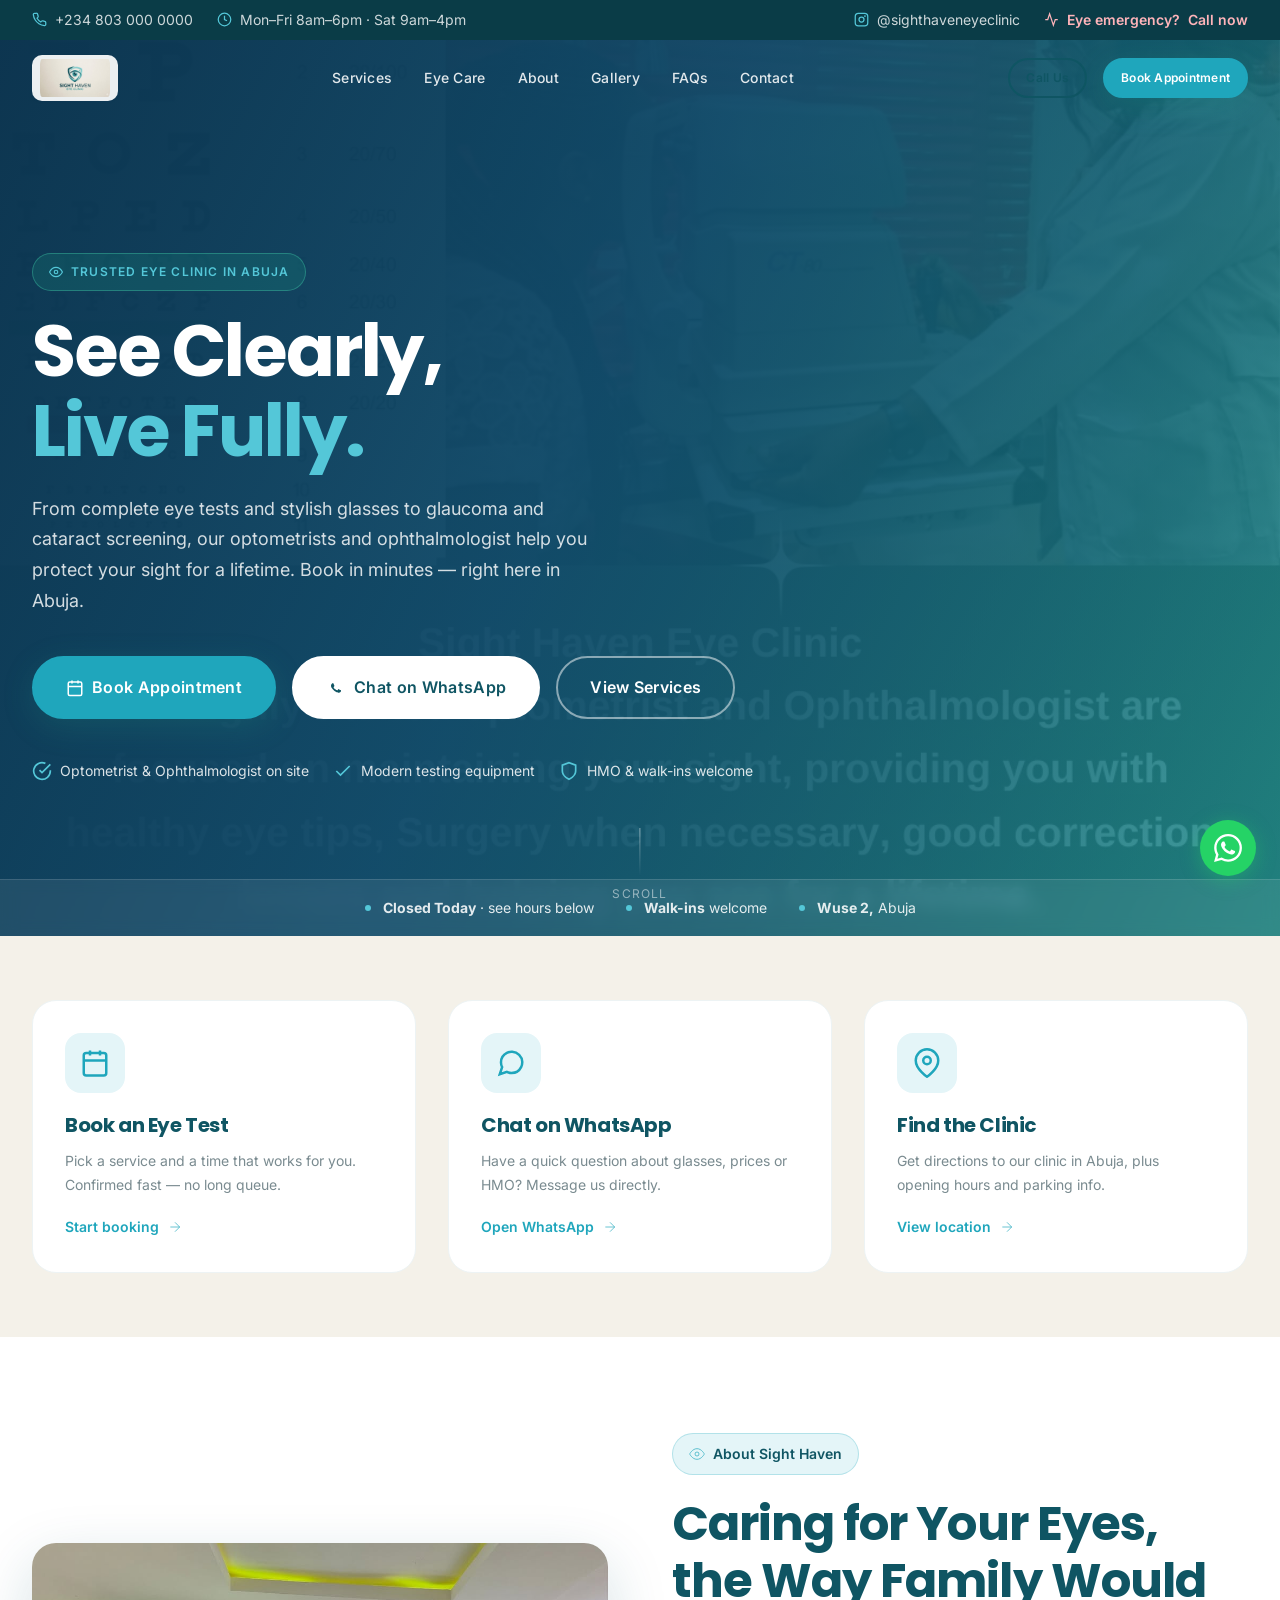
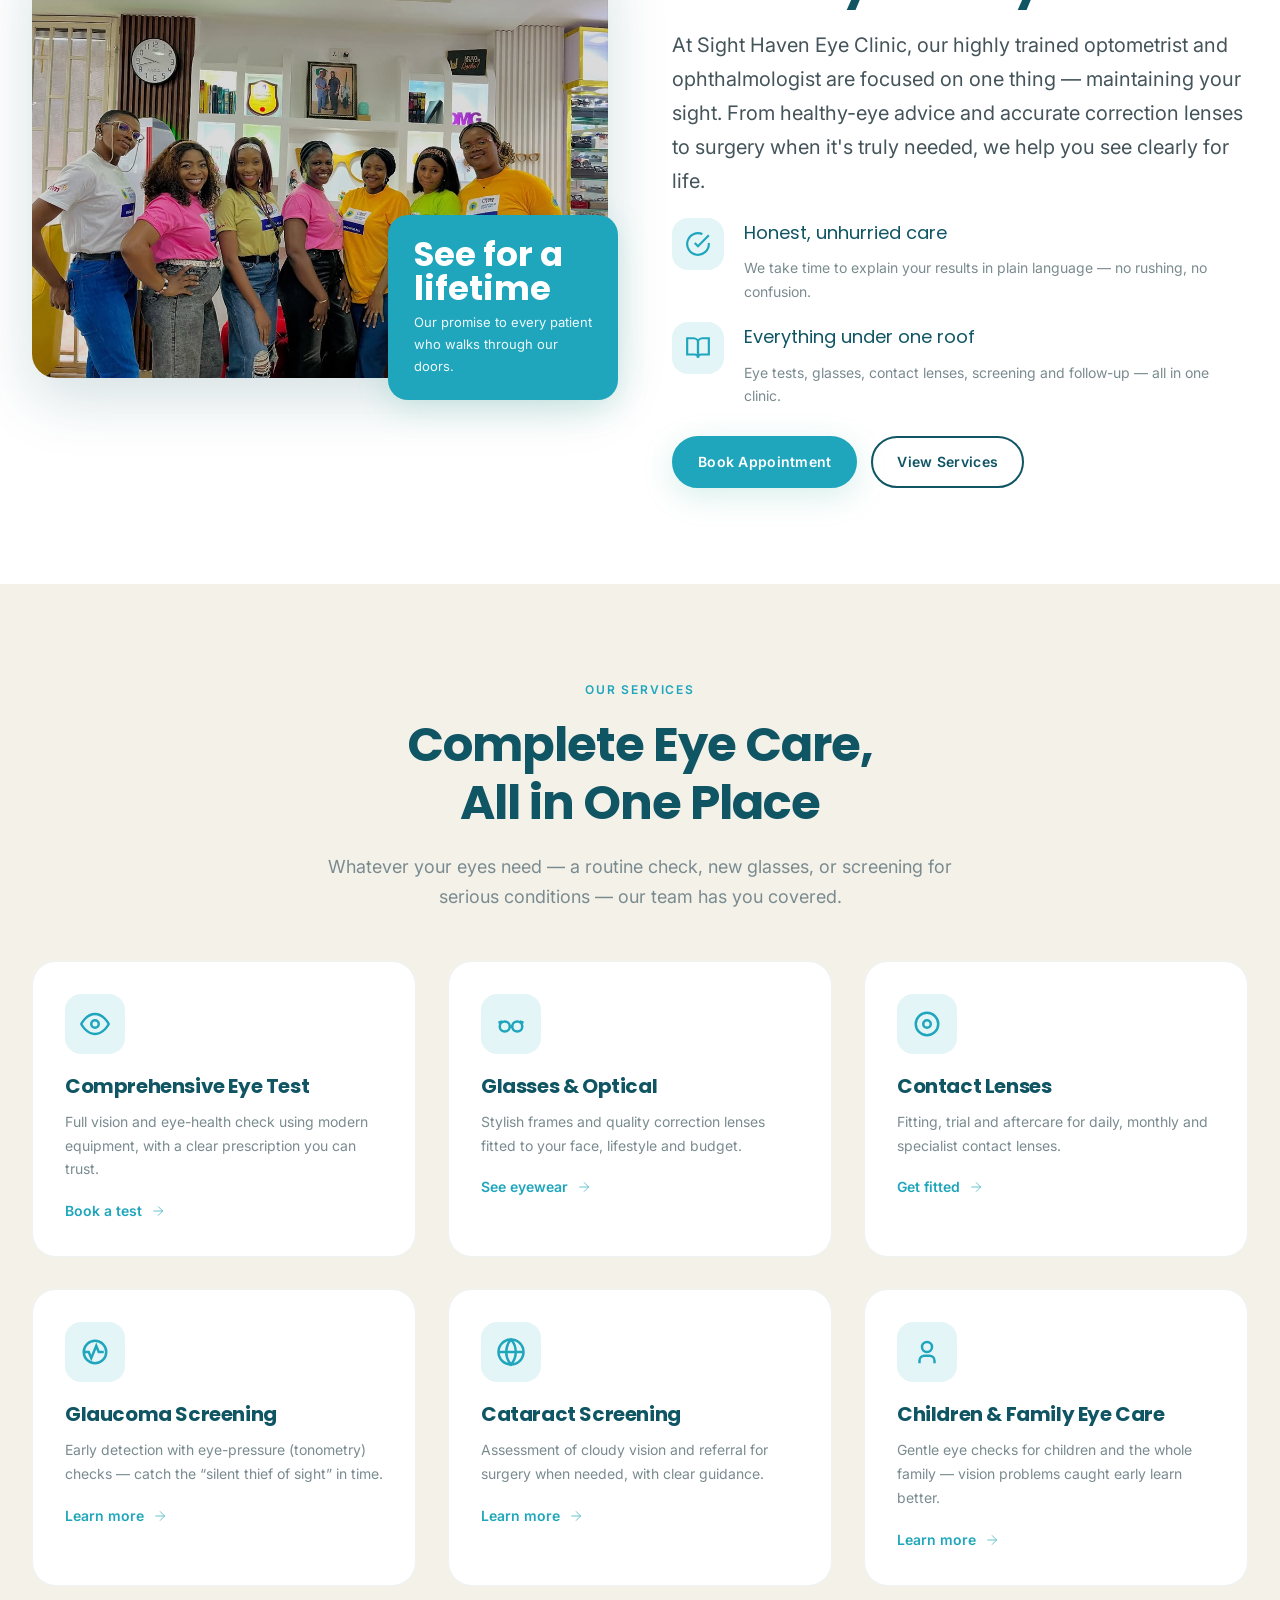
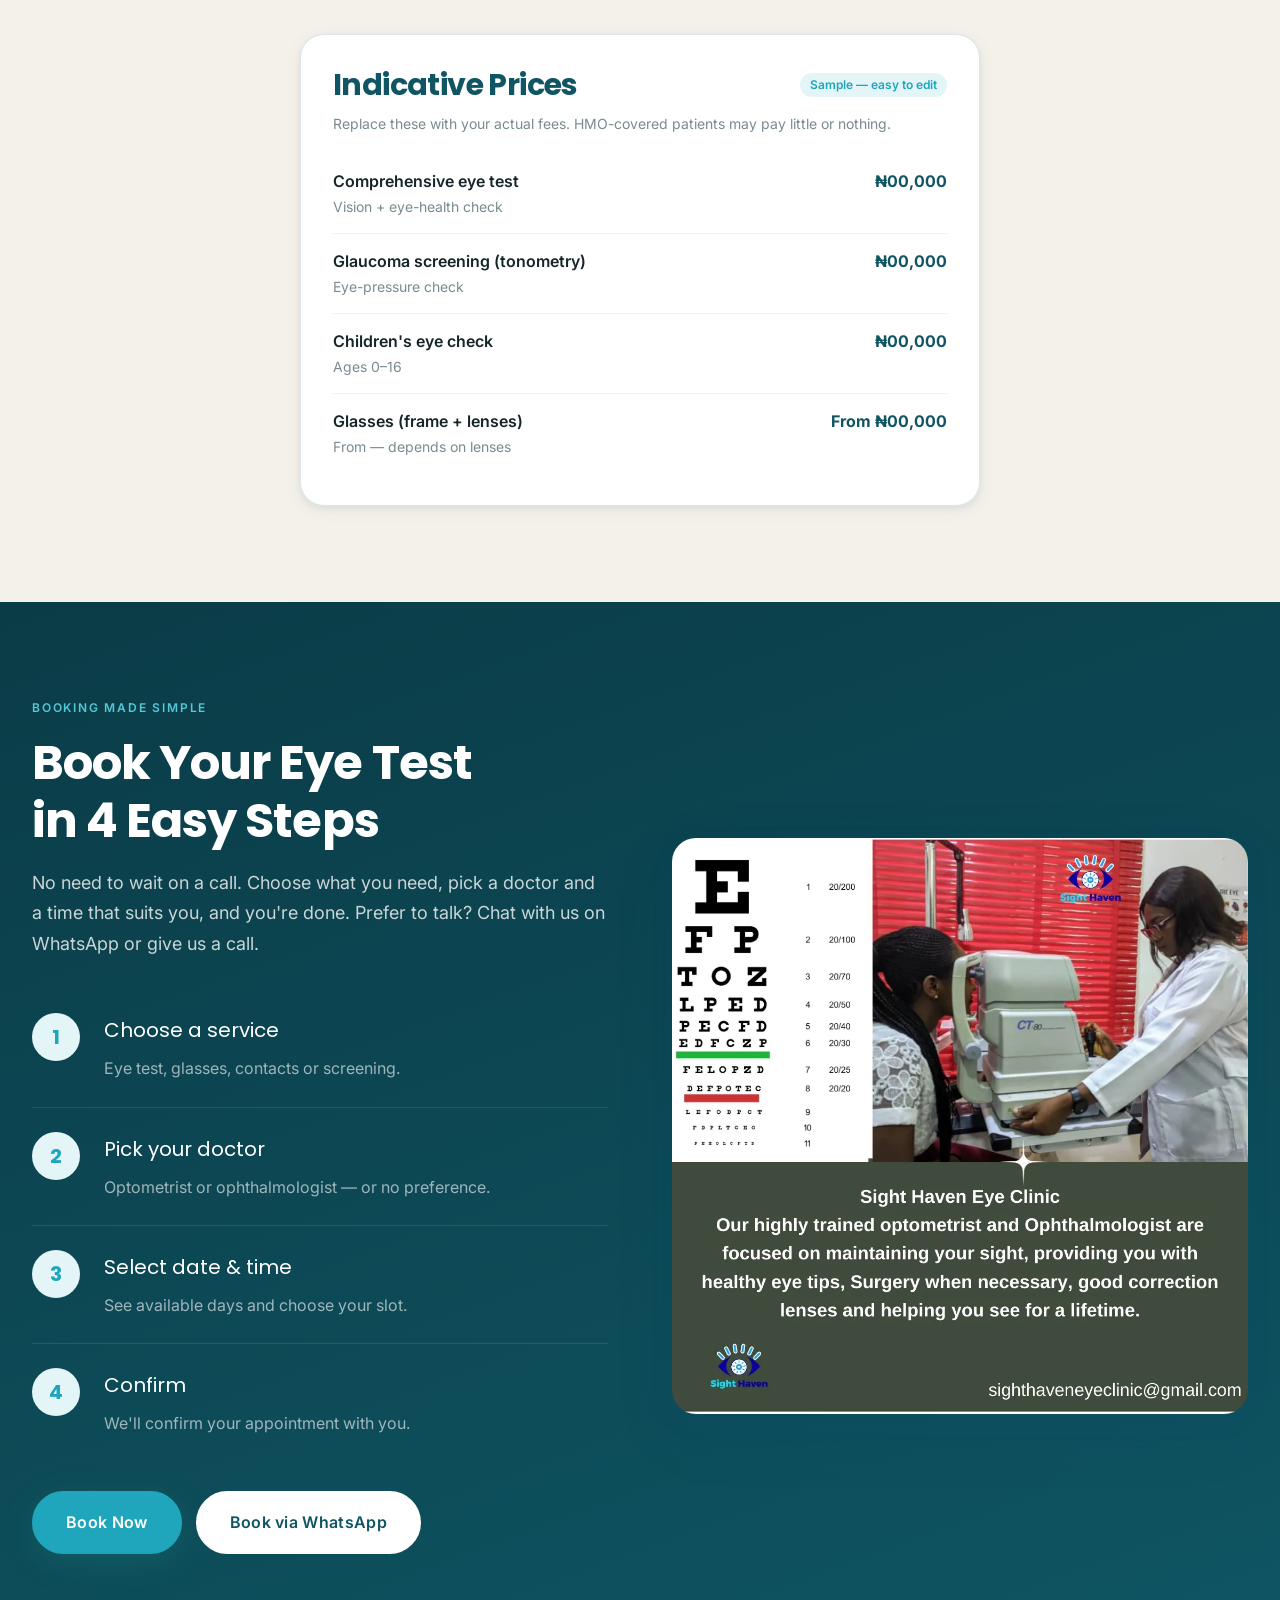
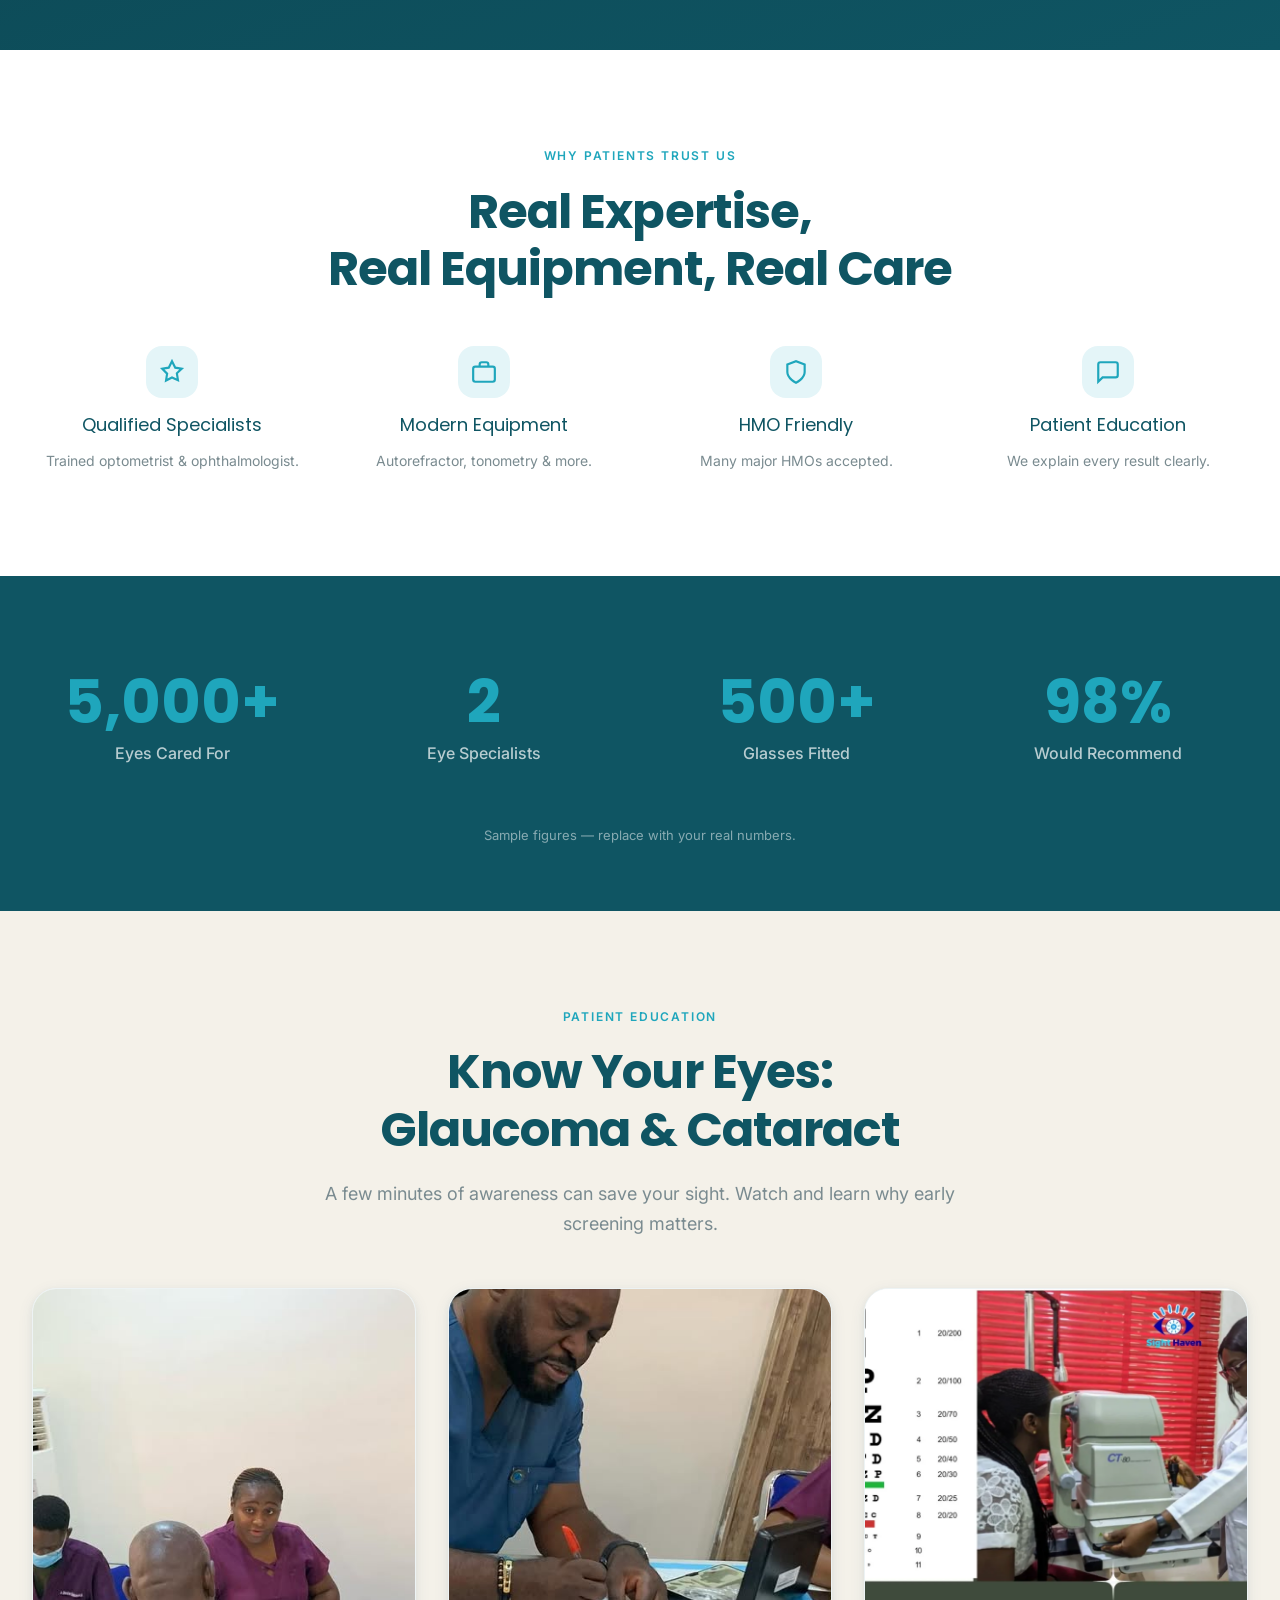
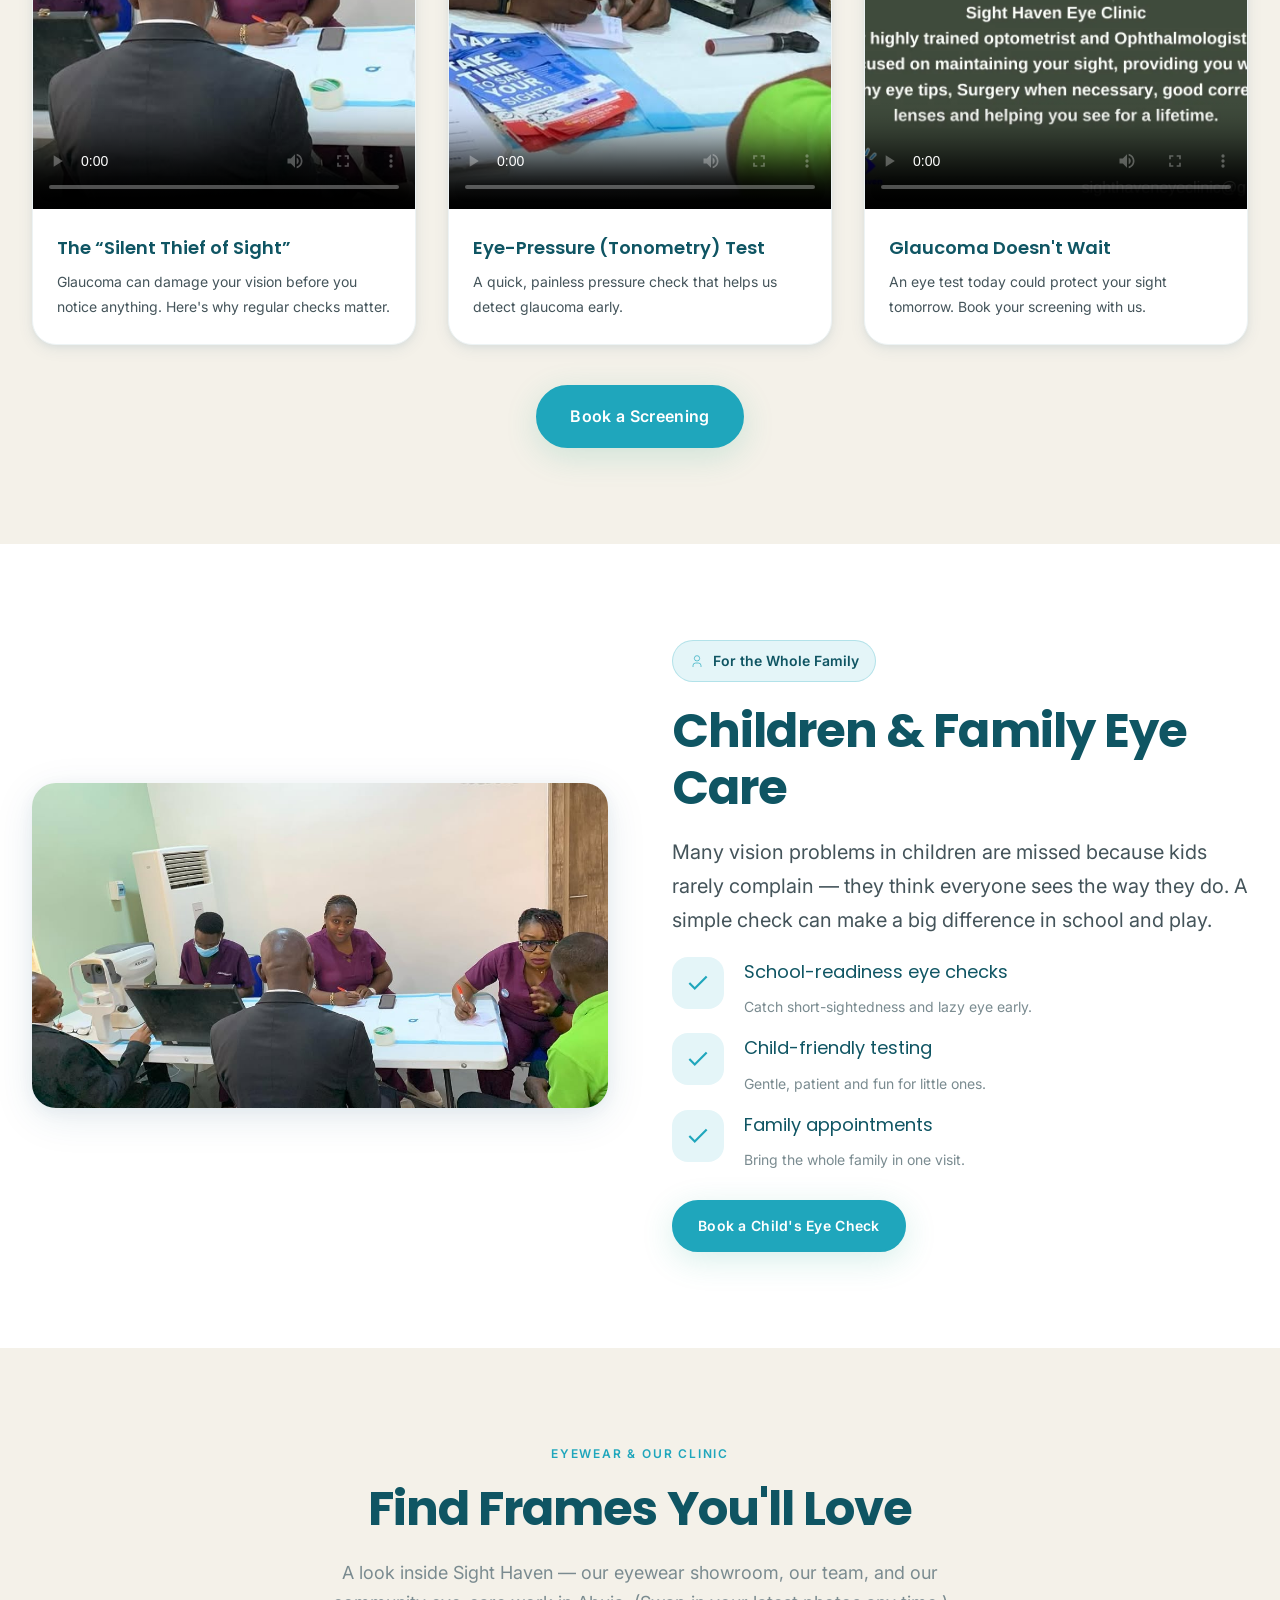
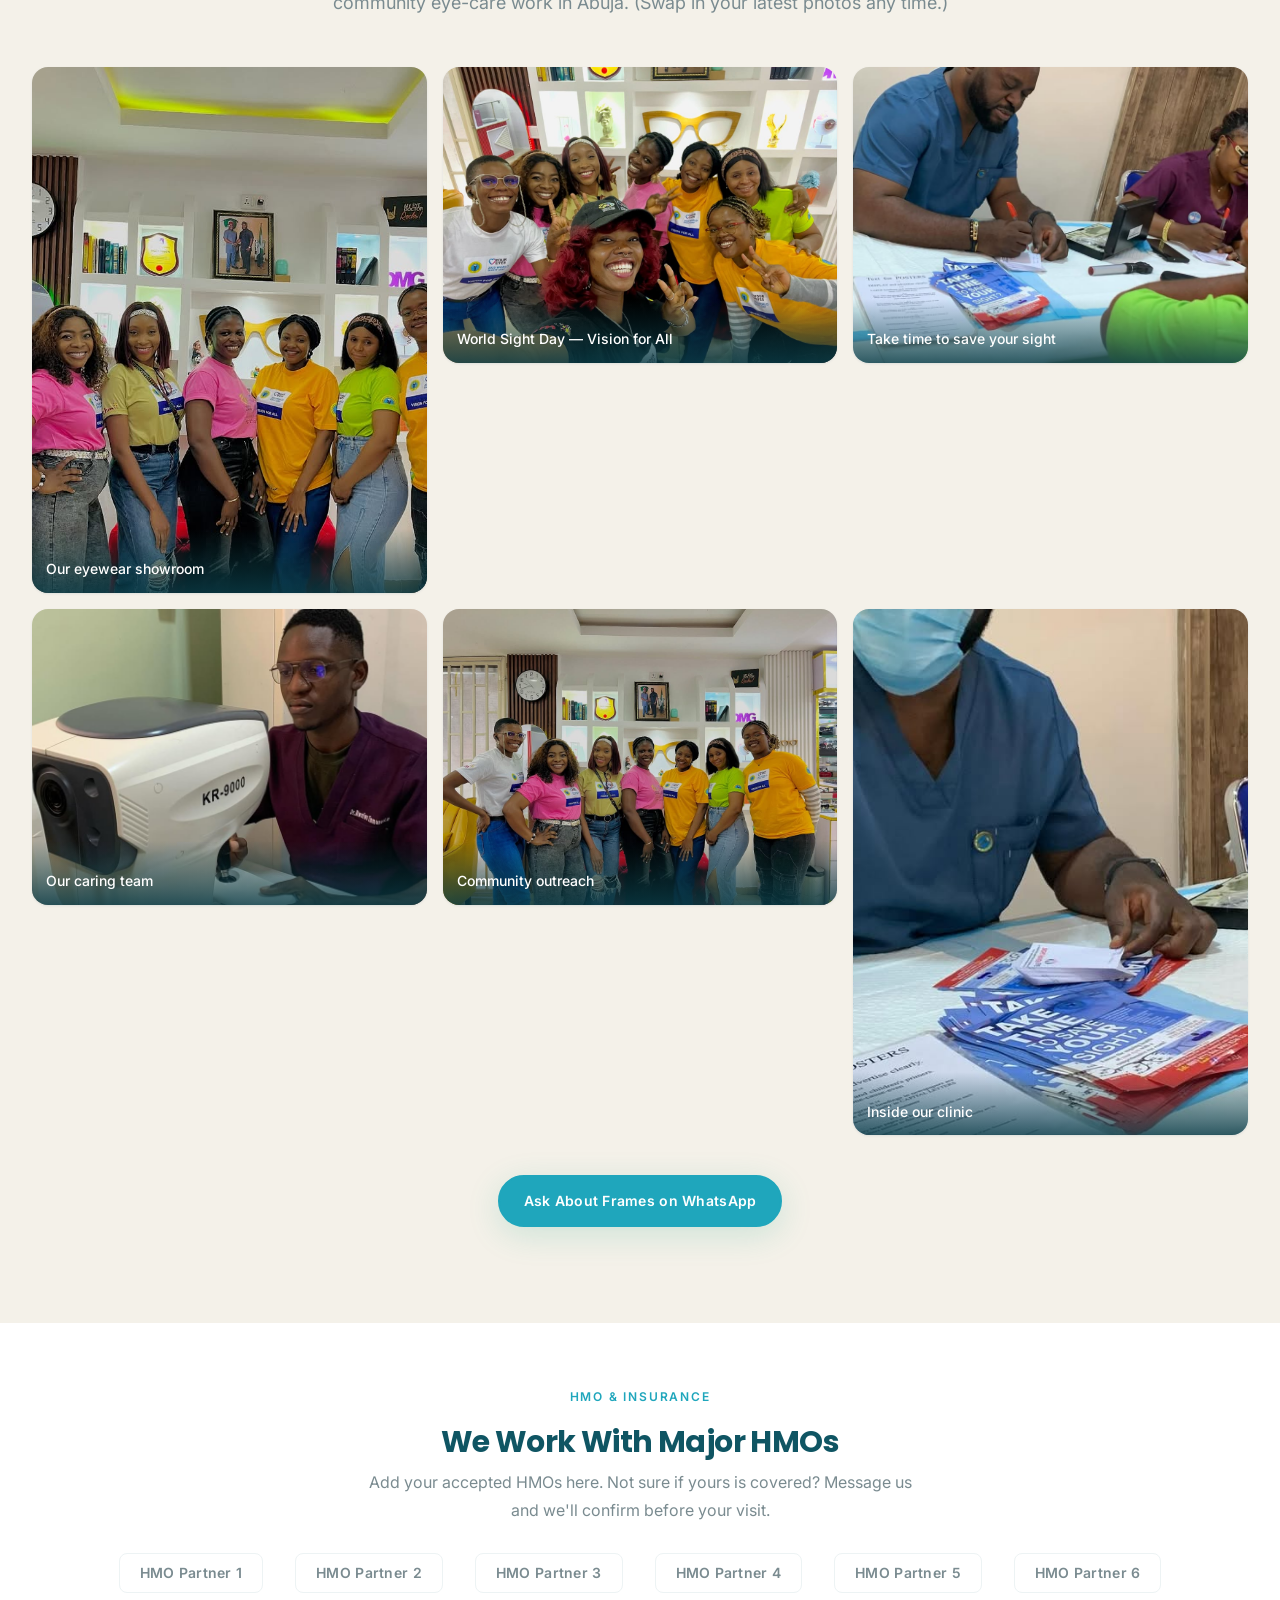
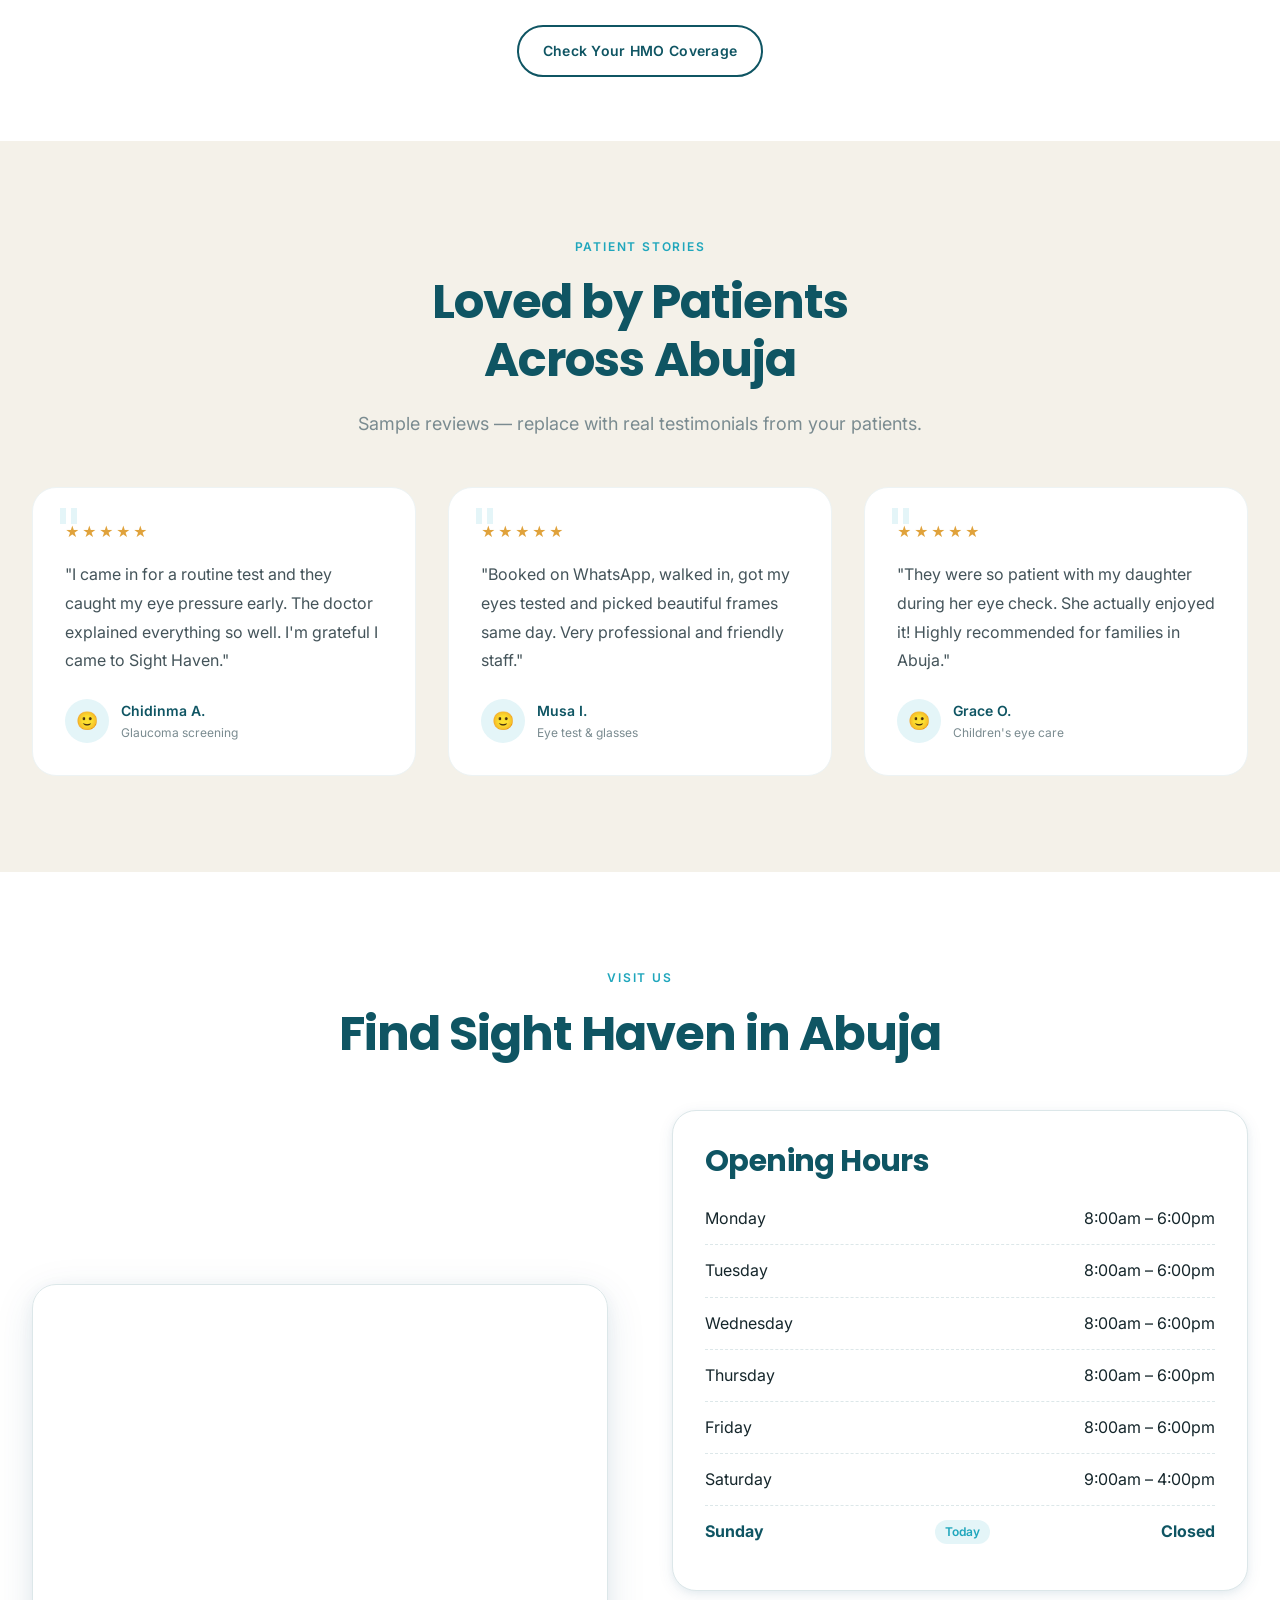
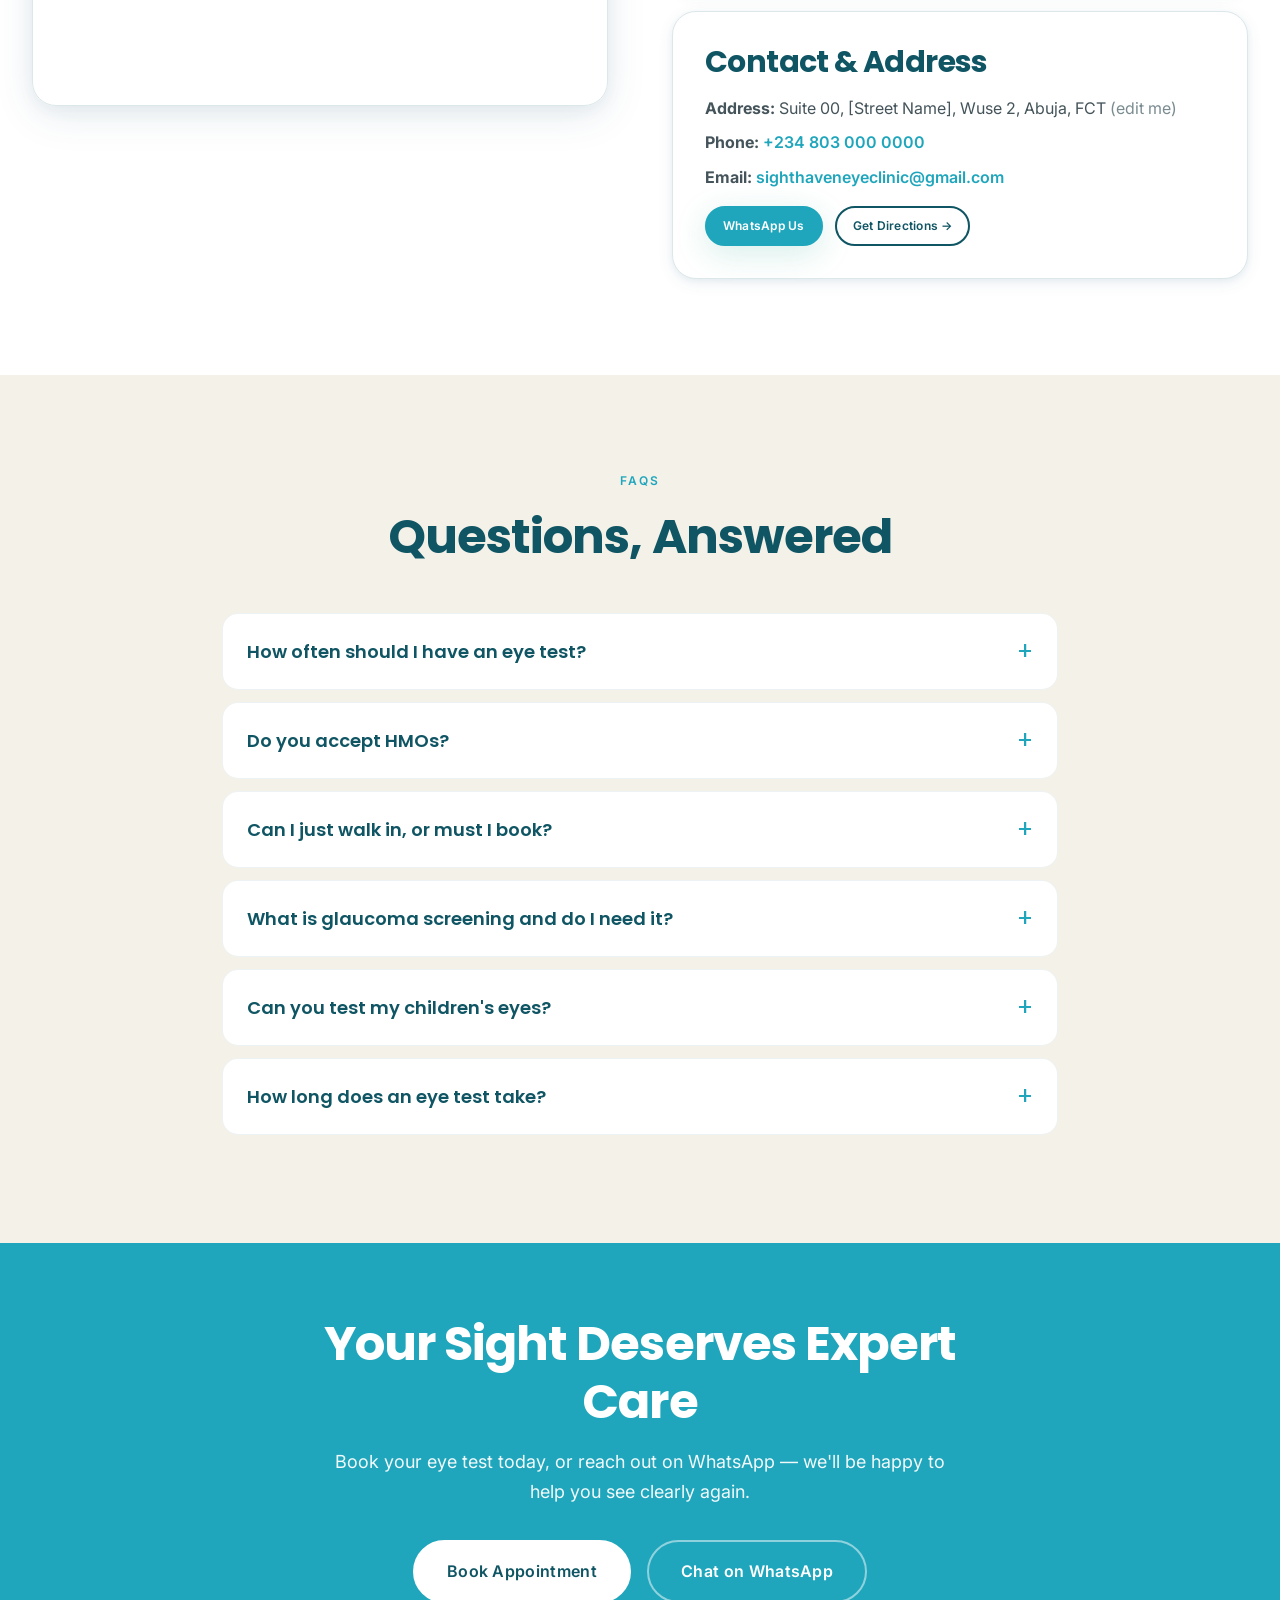
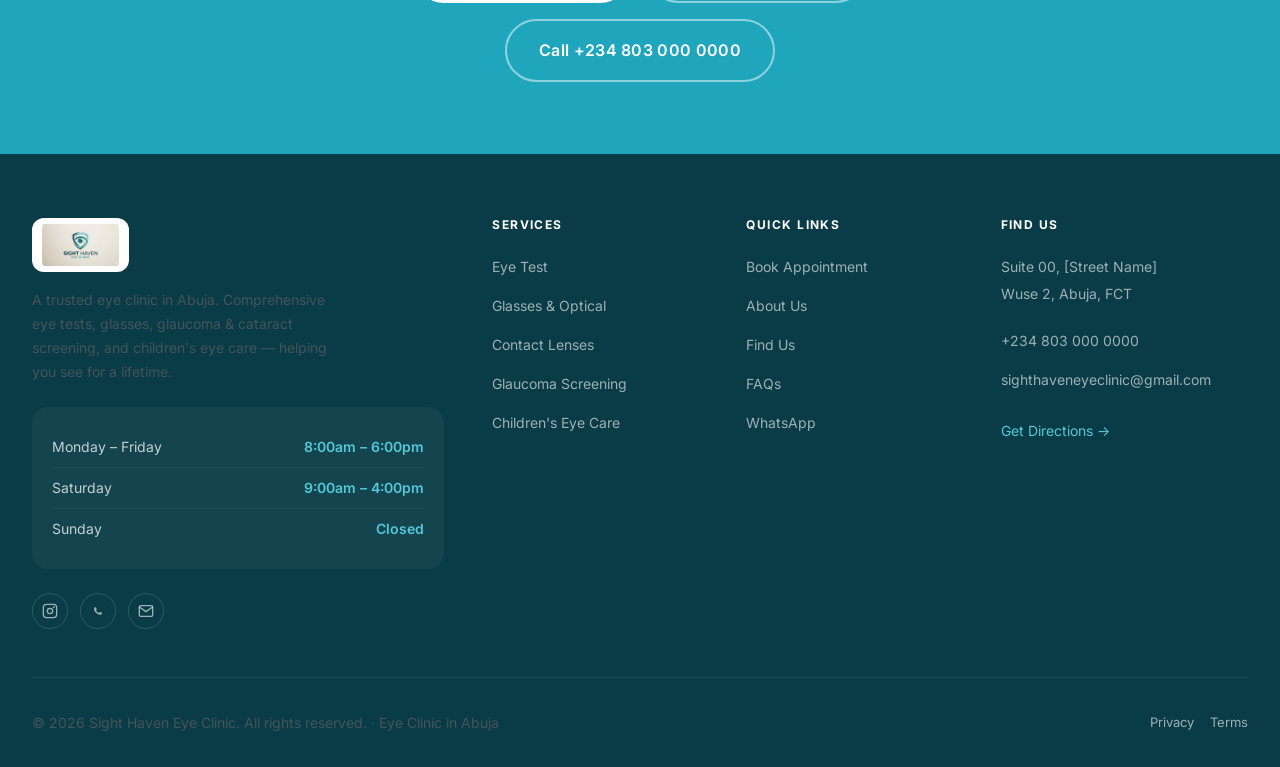
==== index.html @ 29f9929a "Sight Haven Eye Clinic — mobile-first demo website Eye clinic in Abuja: hero, services, eye-test boo" ====
<!DOCTYPE html>
<html lang="en">
<head>
  <meta charset="UTF-8" />
  <meta name="viewport" content="width=device-width, initial-scale=1.0" />

  <!-- ===================== SEO (edit freely) ===================== -->
  <title>Sight Haven Eye Clinic — Eye Clinic in Abuja | Eye Test, Glasses & Glaucoma Screening</title>
  <meta name="description" content="Sight Haven Eye Clinic is a trusted eye clinic in Abuja offering comprehensive eye tests, glasses and contact lenses, glaucoma and cataract screening, and children's eye care. Book your appointment or chat with us on WhatsApp." />
  <meta name="keywords" content="eye clinic in Abuja, eye test Abuja, optician Abuja, glaucoma screening Abuja, cataract screening, glasses Abuja, optometrist Abuja, ophthalmologist Abuja, Sight Haven Eye Clinic" />
  <meta name="robots" content="index, follow" />
  <link rel="canonical" href="https://princenwafor.github.io/sight-haven-eye-clinic/" />

  <!-- Open Graph / social preview -->
  <meta property="og:type" content="website" />
  <meta property="og:title" content="Sight Haven Eye Clinic — Eye Clinic in Abuja" />
  <meta property="og:description" content="Comprehensive eye tests, glasses, glaucoma & cataract screening and children's eye care in Abuja. Book online or on WhatsApp." />
  <meta property="og:image" content="assets/img/eye-test.webp" />
  <meta property="og:locale" content="en_NG" />
  <meta name="twitter:card" content="summary_large_image" />

  <!-- Favicon (uses the logo) -->
  <link rel="icon" type="image/jpeg" href="assets/logo/sight-haven-logo.jpg" />
  <meta name="theme-color" content="#0F5563" />

  <!-- Local business structured data (edit address/phone before going live) -->
  <script type="application/ld+json">
  {
    "@context": "https://schema.org",
    "@type": "MedicalClinic",
    "name": "Sight Haven Eye Clinic",
    "description": "Eye clinic in Abuja offering eye tests, glasses, contact lenses, glaucoma and cataract screening, and children's eye care.",
    "image": "assets/img/eye-test.webp",
    "url": "https://princenwafor.github.io/sight-haven-eye-clinic/",
    "telephone": "+234-803-000-0000",
    "email": "sighthaveneyeclinic@gmail.com",
    "address": {
      "@type": "PostalAddress",
      "streetAddress": "Suite 00, [Street Name], Wuse 2",
      "addressLocality": "Abuja",
      "addressRegion": "FCT",
      "addressCountry": "NG"
    },
    "openingHours": ["Mo-Fr 08:00-18:00", "Sa 09:00-16:00"],
    "medicalSpecialty": "Ophthalmic"
  }
  </script>

  <link rel="preconnect" href="https://fonts.googleapis.com" />
  <link rel="preconnect" href="https://fonts.gstatic.com" crossorigin />
  <link href="https://fonts.googleapis.com/css2?family=Poppins:wght@500;600;700;800&family=Inter:wght@400;500;600&display=swap" rel="stylesheet" />
  <link rel="stylesheet" href="css/style.css" />
</head>
<body>

  <!-- ============================ DEMO RIBBON ============================ -->
  <!-- This is a preview/demo built for Sight Haven Eye Clinic to review and customise. Remove this bar when going live. -->
  <div style="background:#0A3C47;color:#fff;text-align:center;font-size:13px;padding:7px 16px;font-family:Inter,sans-serif;">
    👁️ <strong>Preview demo</strong> for Sight Haven Eye Clinic — your team can review, own &amp; customise this site. Photos, prices, HMO list &amp; contact details are easy to edit.
  </div>

  <!-- ============================ TOP UTILITY BAR ============================ -->
  <div class="topbar">
    <div class="topbar__inner">
      <div class="topbar__group">
        <!-- EDIT: phone -->
        <span class="topbar__item">
          <svg viewBox="0 0 24 24" fill="none" stroke-width="2"><path d="M22 16.92v3a2 2 0 01-2.18 2 19.79 19.79 0 01-8.63-3.07 19.5 19.5 0 01-6-6 19.79 19.79 0 01-3.07-8.67A2 2 0 014.11 2h3a2 2 0 012 1.72c.13.96.36 1.9.7 2.81a2 2 0 01-.45 2.11L8.09 9.91a16 16 0 006 6l1.27-1.27a2 2 0 012.11-.45c.91.34 1.85.57 2.81.7A2 2 0 0122 16.92z"/></svg>
          <a href="tel:+2348030000000">+234 803 000 0000</a>
        </span>
        <span class="topbar__item">
          <svg viewBox="0 0 24 24" fill="none" stroke-width="2"><circle cx="12" cy="12" r="10"/><path d="M12 6v6l4 2"/></svg>
          Mon–Fri 8am–6pm · Sat 9am–4pm
        </span>
      </div>
      <div class="topbar__group">
        <!-- EDIT: instagram handle -->
        <span class="topbar__item">
          <svg viewBox="0 0 24 24" fill="none" stroke-width="2"><rect x="2" y="2" width="20" height="20" rx="5"/><circle cx="12" cy="12" r="4"/><circle cx="17.5" cy="6.5" r=".5" fill="currentColor"/></svg>
          <a href="https://instagram.com/sighthaveneyeclinic" target="_blank" rel="noopener">@sighthaveneyeclinic</a>
        </span>
        <span class="topbar__item topbar__item--emergency">
          <svg viewBox="0 0 24 24" fill="none" stroke-width="2"><path d="M22 12h-4l-3 9L9 3l-3 9H2"/></svg>
          Eye emergency? <a href="tel:+2348030000000">Call now</a>
        </span>
      </div>
    </div>
  </div>

  <!-- ============================ NAVIGATION ============================ -->
  <nav class="nav nav--transparent" id="main-nav" data-transparent="true">
    <div class="nav__inner">
      <a href="index.html" class="nav__logo" aria-label="Sight Haven Eye Clinic home">
        <img class="nav__logo-img" src="assets/logo/sight-haven-logo.jpg" alt="Sight Haven Eye Clinic logo" />
      </a>
      <ul class="nav__links">
        <li><a href="#services" class="nav__link">Services</a></li>
        <li><a href="#eye-care" class="nav__link">Eye Care</a></li>
        <li><a href="#about" class="nav__link">About</a></li>
        <li><a href="#gallery" class="nav__link">Gallery</a></li>
        <li><a href="#faq" class="nav__link">FAQs</a></li>
        <li><a href="#contact" class="nav__link">Contact</a></li>
      </ul>
      <div class="nav__actions">
        <a href="tel:+2348030000000" class="btn btn--secondary btn--sm">Call Us</a>
        <a href="book-appointment.html" class="btn btn--primary btn--sm">Book Appointment</a>
        <button class="nav__menu-btn" id="menu-btn" aria-label="Open menu"><span></span><span></span><span></span></button>
      </div>
    </div>
  </nav>

  <!-- ============================ MOBILE NAV ============================ -->
  <div class="mobile-nav" id="mobile-nav">
    <button class="mobile-nav__close" id="mobile-nav-close" aria-label="Close menu">✕</button>
    <ul class="mobile-nav__links">
      <li><a href="#services" class="mobile-nav__link">Services</a></li>
      <li><a href="#eye-care" class="mobile-nav__link">Eye Care</a></li>
      <li><a href="#about" class="mobile-nav__link">About</a></li>
      <li><a href="#gallery" class="mobile-nav__link">Gallery</a></li>
      <li><a href="#location" class="mobile-nav__link">Find Us</a></li>
      <li><a href="#faq" class="mobile-nav__link">FAQs</a></li>
      <li><a href="#contact" class="mobile-nav__link">Contact</a></li>
      <li><a href="book-appointment.html" class="mobile-nav__link mobile-nav__link--cta">Book Appointment</a></li>
    </ul>
  </div>

  <main>

    <!-- ============================ HERO ============================ -->
    <section class="hero">
      <div class="hero__bg" style="overflow:hidden;background:#0A3C47;">
        <!-- Clinic promo video as ambient background; falls back to image -->
        <video autoplay muted loop playsinline poster="assets/img/eye-test.webp"
               style="position:absolute;inset:0;width:100%;height:100%;object-fit:cover;opacity:0.5;">
          <source src="assets/video/eyecare-promo.mp4" type="video/mp4" />
        </video>
        <div style="position:absolute;inset:0;background:linear-gradient(120deg,rgba(10,60,71,0.92) 0%,rgba(15,85,99,0.78) 55%,rgba(31,166,188,0.45) 100%);"></div>
      </div>

      <div class="hero__content">
        <span class="hero__label animate-fade-up">
          <svg width="14" height="14" viewBox="0 0 24 24" fill="none" stroke="currentColor" stroke-width="2"><path d="M1 12s4-8 11-8 11 8 11 8-4 8-11 8-11-8-11-8z"/><circle cx="12" cy="12" r="3"/></svg>
          Trusted Eye Clinic in Abuja
        </span>
        <h1 class="hero__title animate-fade-up animate-fade-up--delay-1">
          See Clearly,
          <span>Live Fully.</span>
        </h1>
        <p class="hero__subtitle animate-fade-up animate-fade-up--delay-2">
          From complete eye tests and stylish glasses to glaucoma and cataract screening,
          our optometrists and ophthalmologist help you protect your sight for a lifetime.
          Book in minutes — right here in Abuja.
        </p>
        <div class="hero__actions animate-fade-up animate-fade-up--delay-3">
          <a href="book-appointment.html" class="btn btn--primary btn--lg">
            <svg viewBox="0 0 24 24" fill="none" stroke="currentColor" stroke-width="2"><rect x="3" y="4" width="18" height="18" rx="2"/><line x1="16" y1="2" x2="16" y2="6"/><line x1="8" y1="2" x2="8" y2="6"/><line x1="3" y1="10" x2="21" y2="10"/></svg>
            Book Appointment
          </a>
          <a href="https://wa.me/2348030000000?text=Hi%20Sight%20Haven%20Eye%20Clinic%2C%20I'd%20like%20to%20book%20an%20eye%20test." target="_blank" rel="noopener" class="btn btn--white btn--lg">
            <svg viewBox="0 0 24 24" fill="currentColor" style="width:20px;height:20px;"><path d="M17.472 14.382c-.297-.149-1.758-.867-2.03-.967-.273-.099-.471-.148-.67.15-.197.297-.767.966-.94 1.164-.173.199-.347.223-.644.075-.297-.15-1.255-.463-2.39-1.475-.883-.788-1.48-1.761-1.653-2.059-.173-.297-.018-.458.13-.606.134-.133.298-.347.446-.52.149-.174.198-.298.298-.497.099-.198.05-.371-.025-.52-.075-.149-.669-1.612-.916-2.207-.242-.579-.487-.5-.669-.51l-.57-.01c-.198 0-.52.074-.792.372-.272.297-1.04 1.016-1.04 2.479 0 1.462 1.065 2.875 1.213 3.074.149.198 2.096 3.2 5.077 4.487 2.981 1.287 2.981.858 3.518.804.537-.054 1.758-.719 2.006-1.413.248-.694.248-1.289.173-1.413-.074-.124-.272-.198-.57-.347z"/></svg>
            Chat on WhatsApp
          </a>
          <a href="#services" class="btn btn--ghost btn--lg">View Services</a>
        </div>

        <div class="hero__trust animate-fade-up animate-fade-up--delay-4">
          <span class="hero__trust-item">
            <svg viewBox="0 0 24 24" fill="none" stroke-width="2"><path d="M22 11.08V12a10 10 0 11-5.93-9.14"/><polyline points="22 4 12 14.01 9 11.01"/></svg>
            Optometrist &amp; Ophthalmologist on site
          </span>
          <span class="hero__trust-item">
            <svg viewBox="0 0 24 24" fill="none" stroke-width="2"><path d="M20 6L9 17l-5-5"/></svg>
            Modern testing equipment
          </span>
          <span class="hero__trust-item">
            <svg viewBox="0 0 24 24" fill="none" stroke-width="2"><path d="M12 22s8-4 8-10V5l-8-3-8 3v7c0 6 8 10 8 10z"/></svg>
            HMO &amp; walk-ins welcome
          </span>
        </div>
      </div>

      <!-- Info bar -->
      <div class="info-bar" style="position:absolute;bottom:0;left:0;right:0;">
        <div class="info-bar__inner">
          <div class="info-bar__item"><div class="info-bar__dot"></div><span data-open-status><strong>Open Today</strong> · 8:00am – 6:00pm</span></div>
          <div class="info-bar__item"><div class="info-bar__dot"></div><span><strong>Walk-ins</strong> welcome</span></div>
          <div class="info-bar__item"><div class="info-bar__dot"></div><span><strong>Wuse 2,</strong> Abuja</span></div>
        </div>
      </div>

      <div class="hero__scroll"><div class="hero__scroll-line"></div><span>Scroll</span></div>
    </section>

    <!-- ============================ QUICK ACTIONS ============================ -->
    <section class="section section--warm" style="padding:64px 0;">
      <div class="container">
        <div class="grid grid-3 reveal">
          <a href="book-appointment.html" class="service-card" style="text-decoration:none;">
            <div class="service-card__icon">
              <svg viewBox="0 0 24 24" stroke-width="2" fill="none"><rect x="3" y="4" width="18" height="18" rx="2"/><line x1="16" y1="2" x2="16" y2="6"/><line x1="8" y1="2" x2="8" y2="6"/><line x1="3" y1="10" x2="21" y2="10"/></svg>
            </div>
            <h3 class="service-card__title">Book an Eye Test</h3>
            <p class="service-card__desc">Pick a service and a time that works for you. Confirmed fast — no long queue.</p>
            <span class="service-card__link">Start booking <svg viewBox="0 0 24 24"><line x1="5" y1="12" x2="19" y2="12"/><polyline points="12 5 19 12 12 19"/></svg></span>
          </a>

          <a href="https://wa.me/2348030000000?text=Hi%20Sight%20Haven%20Eye%20Clinic%2C%20I'd%20like%20to%20ask%20about%20an%20appointment." target="_blank" rel="noopener" class="service-card" style="text-decoration:none;">
            <div class="service-card__icon">
              <svg viewBox="0 0 24 24" stroke-width="2" fill="none"><path d="M21 11.5a8.38 8.38 0 01-.9 3.8 8.5 8.5 0 01-7.6 4.7 8.38 8.38 0 01-3.8-.9L3 21l1.9-5.7a8.38 8.38 0 01-.9-3.8 8.5 8.5 0 014.7-7.6 8.38 8.38 0 013.8-.9h.5a8.48 8.48 0 018 8v.5z"/></svg>
            </div>
            <h3 class="service-card__title">Chat on WhatsApp</h3>
            <p class="service-card__desc">Have a quick question about glasses, prices or HMO? Message us directly.</p>
            <span class="service-card__link">Open WhatsApp <svg viewBox="0 0 24 24"><line x1="5" y1="12" x2="19" y2="12"/><polyline points="12 5 19 12 12 19"/></svg></span>
          </a>

          <a href="#location" class="service-card" style="text-decoration:none;">
            <div class="service-card__icon">
              <svg viewBox="0 0 24 24" stroke-width="2" fill="none"><path d="M21 10c0 7-9 13-9 13s-9-6-9-13a9 9 0 0118 0z"/><circle cx="12" cy="10" r="3"/></svg>
            </div>
            <h3 class="service-card__title">Find the Clinic</h3>
            <p class="service-card__desc">Get directions to our clinic in Abuja, plus opening hours and parking info.</p>
            <span class="service-card__link">View location <svg viewBox="0 0 24 24"><line x1="5" y1="12" x2="19" y2="12"/><polyline points="12 5 19 12 12 19"/></svg></span>
          </a>
        </div>
      </div>
    </section>

    <!-- ============================ ABOUT / WELCOME ============================ -->
    <section class="section" id="about">
      <div class="container">
        <div class="split">
          <div class="reveal" style="position:relative;">
            <div style="border-radius:24px;overflow:hidden;box-shadow:0 20px 60px rgba(15,85,99,0.18);">
              <img src="assets/img/showroom-team.jpg" alt="The Sight Haven Eye Clinic team at our eyewear showroom in Abuja" style="width:100%;height:100%;object-fit:cover;" />
            </div>
            <div style="position:absolute;bottom:-22px;right:-10px;background:var(--color-accent);border-radius:20px;padding:22px 26px;box-shadow:var(--shadow-accent);max-width:230px;">
              <div style="font-family:'Poppins',sans-serif;font-size:34px;font-weight:700;color:#fff;line-height:1;">See for a lifetime</div>
              <div style="font-size:13px;color:rgba(255,255,255,0.92);margin-top:6px;">Our promise to every patient who walks through our doors.</div>
            </div>
          </div>

          <div class="reveal">
            <span class="brand-pill">
              <svg viewBox="0 0 24 24"><path d="M1 12s4-8 11-8 11 8 11 8-4 8-11 8-11-8-11-8z"/><circle cx="12" cy="12" r="3"/></svg>
              About Sight Haven
            </span>
            <h2 style="margin:20px 0 18px;">Caring for Your Eyes,<br>the Way Family Would</h2>
            <p class="text-lead" style="margin-bottom:20px;">
              At Sight Haven Eye Clinic, our highly trained optometrist and ophthalmologist are
              focused on one thing — maintaining your sight. From healthy-eye advice and accurate
              correction lenses to surgery when it's truly needed, we help you see clearly for life.
            </p>
            <div style="display:flex;flex-direction:column;gap:18px;margin-bottom:28px;">
              <div class="feature">
                <div class="feature__icon"><svg viewBox="0 0 24 24" stroke-width="2" fill="none"><path d="M22 11.08V12a10 10 0 11-5.93-9.14"/><polyline points="22 4 12 14.01 9 11.01"/></svg></div>
                <div><div class="feature__title">Honest, unhurried care</div><div class="feature__desc">We take time to explain your results in plain language — no rushing, no confusion.</div></div>
              </div>
              <div class="feature">
                <div class="feature__icon"><svg viewBox="0 0 24 24" stroke-width="2" fill="none"><path d="M2 3h6a4 4 0 014 4v14a3 3 0 00-3-3H2z"/><path d="M22 3h-6a4 4 0 00-4 4v14a3 3 0 013-3h7z"/></svg></div>
                <div><div class="feature__title">Everything under one roof</div><div class="feature__desc">Eye tests, glasses, contact lenses, screening and follow-up — all in one clinic.</div></div>
              </div>
            </div>
            <div class="cta-group" style="display:flex;gap:14px;flex-wrap:wrap;">
              <a href="book-appointment.html" class="btn btn--primary">Book Appointment</a>
              <a href="#services" class="btn btn--secondary">View Services</a>
            </div>
          </div>
        </div>
      </div>
    </section>

    <!-- ============================ SERVICES ============================ -->
    <section class="section section--warm" id="services">
      <div class="container">
        <div class="section-header section-header--center reveal">
          <span class="section-header__label">Our Services</span>
          <h2 class="section-header__title">Complete Eye Care,<br>All in One Place</h2>
          <p class="section-header__desc">Whatever your eyes need — a routine check, new glasses, or screening for serious conditions — our team has you covered.</p>
        </div>

        <div class="grid grid-3 reveal">
          <div class="service-card">
            <div class="service-card__icon"><svg viewBox="0 0 24 24" stroke-width="2" fill="none"><path d="M1 12s4-8 11-8 11 8 11 8-4 8-11 8-11-8-11-8z"/><circle cx="12" cy="12" r="3"/></svg></div>
            <h3 class="service-card__title">Comprehensive Eye Test</h3>
            <p class="service-card__desc">Full vision and eye-health check using modern equipment, with a clear prescription you can trust.</p>
            <a href="book-appointment.html" class="service-card__link">Book a test <svg viewBox="0 0 24 24"><line x1="5" y1="12" x2="19" y2="12"/><polyline points="12 5 19 12 12 19"/></svg></a>
          </div>
          <div class="service-card">
            <div class="service-card__icon"><svg viewBox="0 0 24 24" stroke-width="2" fill="none"><circle cx="7" cy="14" r="4"/><circle cx="17" cy="14" r="4"/><path d="M11 14h2M2 11l3-1M22 11l-3-1"/></svg></div>
            <h3 class="service-card__title">Glasses &amp; Optical</h3>
            <p class="service-card__desc">Stylish frames and quality correction lenses fitted to your face, lifestyle and budget.</p>
            <a href="#gallery" class="service-card__link">See eyewear <svg viewBox="0 0 24 24"><line x1="5" y1="12" x2="19" y2="12"/><polyline points="12 5 19 12 12 19"/></svg></a>
          </div>
          <div class="service-card">
            <div class="service-card__icon"><svg viewBox="0 0 24 24" stroke-width="2" fill="none"><circle cx="12" cy="12" r="9"/><circle cx="12" cy="12" r="3"/></svg></div>
            <h3 class="service-card__title">Contact Lenses</h3>
            <p class="service-card__desc">Fitting, trial and aftercare for daily, monthly and specialist contact lenses.</p>
            <a href="book-appointment.html" class="service-card__link">Get fitted <svg viewBox="0 0 24 24"><line x1="5" y1="12" x2="19" y2="12"/><polyline points="12 5 19 12 12 19"/></svg></a>
          </div>
          <div class="service-card">
            <div class="service-card__icon"><svg viewBox="0 0 24 24" stroke-width="2" fill="none"><path d="M3 12a9 9 0 1018 0 9 9 0 00-18 0z"/><path d="M3 12h4l2 5 4-10 2 5h4"/></svg></div>
            <h3 class="service-card__title">Glaucoma Screening</h3>
            <p class="service-card__desc">Early detection with eye-pressure (tonometry) checks — catch the “silent thief of sight” in time.</p>
            <a href="#eye-care" class="service-card__link">Learn more <svg viewBox="0 0 24 24"><line x1="5" y1="12" x2="19" y2="12"/><polyline points="12 5 19 12 12 19"/></svg></a>
          </div>
          <div class="service-card">
            <div class="service-card__icon"><svg viewBox="0 0 24 24" stroke-width="2" fill="none"><circle cx="12" cy="12" r="10"/><path d="M12 2a15 15 0 000 20 15 15 0 000-20z"/><path d="M2 12h20"/></svg></div>
            <h3 class="service-card__title">Cataract Screening</h3>
            <p class="service-card__desc">Assessment of cloudy vision and referral for surgery when needed, with clear guidance.</p>
            <a href="#eye-care" class="service-card__link">Learn more <svg viewBox="0 0 24 24"><line x1="5" y1="12" x2="19" y2="12"/><polyline points="12 5 19 12 12 19"/></svg></a>
          </div>
          <div class="service-card">
            <div class="service-card__icon"><svg viewBox="0 0 24 24" stroke-width="2" fill="none"><circle cx="12" cy="8" r="4"/><path d="M6 21v-2a4 4 0 014-4h4a4 4 0 014 4v2"/></svg></div>
            <h3 class="service-card__title">Children &amp; Family Eye Care</h3>
            <p class="service-card__desc">Gentle eye checks for children and the whole family — vision problems caught early learn better.</p>
            <a href="#family" class="service-card__link">Learn more <svg viewBox="0 0 24 24"><line x1="5" y1="12" x2="19" y2="12"/><polyline points="12 5 19 12 12 19"/></svg></a>
          </div>
        </div>

        <!-- Indicative price list (EDIT with your real prices) -->
        <div class="reveal" style="max-width:680px;margin:48px auto 0;background:#fff;border:1px solid var(--color-border);border-radius:24px;padding:32px;box-shadow:var(--shadow-md);">
          <div style="display:flex;justify-content:space-between;align-items:center;margin-bottom:8px;flex-wrap:wrap;gap:8px;">
            <h3 style="margin:0;">Indicative Prices</h3>
            <span class="hours-row__pill">Sample — easy to edit</span>
          </div>
          <p style="color:var(--color-muted);font-size:14px;margin-bottom:18px;">Replace these with your actual fees. HMO-covered patients may pay little or nothing.</p>
          <div class="price-row"><div><div class="price-row__name">Comprehensive eye test</div><div class="price-row__note">Vision + eye-health check</div></div><div class="price-row__amt">₦00,000</div></div>
          <div class="price-row"><div><div class="price-row__name">Glaucoma screening (tonometry)</div><div class="price-row__note">Eye-pressure check</div></div><div class="price-row__amt">₦00,000</div></div>
          <div class="price-row"><div><div class="price-row__name">Children's eye check</div><div class="price-row__note">Ages 0–16</div></div><div class="price-row__amt">₦00,000</div></div>
          <div class="price-row"><div><div class="price-row__name">Glasses (frame + lenses)</div><div class="price-row__note">From — depends on lenses</div></div><div class="price-row__amt">From ₦00,000</div></div>
        </div>
      </div>
    </section>

    <!-- ============================ EYE-TEST BOOKING HIGHLIGHT ============================ -->
    <section class="section" style="background:linear-gradient(160deg,#0A3C47 0%,#0F5563 100%);">
      <div class="container">
        <div class="split reveal">
          <div>
            <span class="section-header__label" style="color:var(--color-accent-light);">Booking Made Simple</span>
            <h2 style="color:#fff;margin-bottom:18px;">Book Your Eye Test<br>in 4 Easy Steps</h2>
            <p style="color:rgba(255,255,255,0.78);font-size:18px;line-height:1.7;margin-bottom:30px;">
              No need to wait on a call. Choose what you need, pick a doctor and a time that suits you,
              and you're done. Prefer to talk? Chat with us on WhatsApp or give us a call.
            </p>
            <div class="steps" style="margin-bottom:30px;">
              <div class="step" style="border-color:rgba(255,255,255,0.1);">
                <div class="step__number">1</div>
                <div class="step__content"><div class="step__title" style="color:#fff;">Choose a service</div><div class="step__desc" style="color:rgba(255,255,255,0.6);">Eye test, glasses, contacts or screening.</div></div>
              </div>
              <div class="step" style="border-color:rgba(255,255,255,0.1);">
                <div class="step__number">2</div>
                <div class="step__content"><div class="step__title" style="color:#fff;">Pick your doctor</div><div class="step__desc" style="color:rgba(255,255,255,0.6);">Optometrist or ophthalmologist — or no preference.</div></div>
              </div>
              <div class="step" style="border-color:rgba(255,255,255,0.1);">
                <div class="step__number">3</div>
                <div class="step__content"><div class="step__title" style="color:#fff;">Select date &amp; time</div><div class="step__desc" style="color:rgba(255,255,255,0.6);">See available days and choose your slot.</div></div>
              </div>
              <div class="step" style="border-color:transparent;">
                <div class="step__number">4</div>
                <div class="step__content"><div class="step__title" style="color:#fff;">Confirm</div><div class="step__desc" style="color:rgba(255,255,255,0.6);">We'll confirm your appointment with you.</div></div>
              </div>
            </div>
            <div class="cta-group" style="display:flex;gap:14px;flex-wrap:wrap;">
              <a href="book-appointment.html" class="btn btn--primary btn--lg">Book Now</a>
              <a href="https://wa.me/2348030000000?text=Hi%20Sight%20Haven%2C%20I'd%20like%20to%20book%20an%20eye%20test." target="_blank" rel="noopener" class="btn btn--white btn--lg">Book via WhatsApp</a>
            </div>
          </div>

          <div style="border-radius:24px;overflow:hidden;box-shadow:var(--shadow-xl);">
            <img src="assets/img/eye-test.webp" alt="Patient having an eye test on modern equipment at Sight Haven Eye Clinic" style="width:100%;height:100%;object-fit:cover;" />
          </div>
        </div>
      </div>
    </section>

    <!-- ============================ TRUST / CREDIBILITY ============================ -->
    <section class="section">
      <div class="container">
        <div class="section-header section-header--center reveal">
          <span class="section-header__label">Why Patients Trust Us</span>
          <h2 class="section-header__title">Real Expertise,<br>Real Equipment, Real Care</h2>
        </div>
        <div class="grid grid-4 reveal" style="margin-bottom:8px;">
          <div class="feature" style="flex-direction:column;text-align:center;align-items:center;gap:12px;">
            <div class="feature__icon"><svg viewBox="0 0 24 24" stroke-width="2" fill="none"><path d="M12 2l3 6 6 .9-4.5 4.3 1 6.3L12 17l-5.5 2.8 1-6.3L3 8.9 9 8z"/></svg></div>
            <div><div class="feature__title">Qualified Specialists</div><div class="feature__desc">Trained optometrist &amp; ophthalmologist.</div></div>
          </div>
          <div class="feature" style="flex-direction:column;text-align:center;align-items:center;gap:12px;">
            <div class="feature__icon"><svg viewBox="0 0 24 24" stroke-width="2" fill="none"><rect x="2" y="7" width="20" height="14" rx="2"/><path d="M16 7V5a2 2 0 00-2-2h-4a2 2 0 00-2 2v2"/></svg></div>
            <div><div class="feature__title">Modern Equipment</div><div class="feature__desc">Autorefractor, tonometry &amp; more.</div></div>
          </div>
          <div class="feature" style="flex-direction:column;text-align:center;align-items:center;gap:12px;">
            <div class="feature__icon"><svg viewBox="0 0 24 24" stroke-width="2" fill="none"><path d="M12 22s8-4 8-10V5l-8-3-8 3v7c0 6 8 10 8 10z"/></svg></div>
            <div><div class="feature__title">HMO Friendly</div><div class="feature__desc">Many major HMOs accepted.</div></div>
          </div>
          <div class="feature" style="flex-direction:column;text-align:center;align-items:center;gap:12px;">
            <div class="feature__icon"><svg viewBox="0 0 24 24" stroke-width="2" fill="none"><path d="M21 15a2 2 0 01-2 2H7l-4 4V5a2 2 0 012-2h14a2 2 0 012 2z"/></svg></div>
            <div><div class="feature__title">Patient Education</div><div class="feature__desc">We explain every result clearly.</div></div>
          </div>
        </div>
      </div>
    </section>

    <!-- STATS -->
    <section class="section" style="background:var(--color-primary);padding:64px 0;">
      <div class="container">
        <div class="grid grid-4">
          <div class="stat-card reveal"><div class="stat-card__number" data-count="5000" data-suffix="+">5000+</div><div class="stat-card__label" style="color:rgba(255,255,255,0.7);">Eyes Cared For</div></div>
          <div class="stat-card reveal"><div class="stat-card__number" data-count="2" data-suffix="">2</div><div class="stat-card__label" style="color:rgba(255,255,255,0.7);">Eye Specialists</div></div>
          <div class="stat-card reveal"><div class="stat-card__number" data-count="500" data-suffix="+">500+</div><div class="stat-card__label" style="color:rgba(255,255,255,0.7);">Glasses Fitted</div></div>
          <div class="stat-card reveal"><div class="stat-card__number" data-count="98" data-suffix="%">98%</div><div class="stat-card__label" style="color:rgba(255,255,255,0.7);">Would Recommend</div></div>
        </div>
        <p class="text-center" style="color:rgba(255,255,255,0.5);font-size:13px;margin-top:24px;">Sample figures — replace with your real numbers.</p>
      </div>
    </section>

    <!-- ============================ EYE CARE EDUCATION (glaucoma/cataract) ============================ -->
    <section class="section section--warm" id="eye-care">
      <div class="container">
        <div class="section-header section-header--center reveal">
          <span class="section-header__label">Patient Education</span>
          <h2 class="section-header__title">Know Your Eyes:<br>Glaucoma &amp; Cataract</h2>
          <p class="section-header__desc">A few minutes of awareness can save your sight. Watch and learn why early screening matters.</p>
        </div>

        <div class="grid grid-3 reveal">
          <div class="video-card">
            <video controls preload="metadata" playsinline poster="assets/img/screening-equipment.jpg">
              <source src="assets/video/glaucoma-silent-thief.mp4" type="video/mp4" />
            </video>
            <div class="video-card__body">
              <div class="video-card__title">The “Silent Thief of Sight”</div>
              <p class="video-card__desc">Glaucoma can damage your vision before you notice anything. Here's why regular checks matter.</p>
            </div>
          </div>
          <div class="video-card">
            <video controls preload="metadata" playsinline poster="assets/img/screening-desk.jpg">
              <source src="assets/video/tonometry-test.mp4" type="video/mp4" />
            </video>
            <div class="video-card__body">
              <div class="video-card__title">Eye-Pressure (Tonometry) Test</div>
              <p class="video-card__desc">A quick, painless pressure check that helps us detect glaucoma early.</p>
            </div>
          </div>
          <div class="video-card">
            <video controls preload="metadata" playsinline poster="assets/img/eye-test.webp">
              <source src="assets/video/glaucoma-awareness.mp4" type="video/mp4" />
            </video>
            <div class="video-card__body">
              <div class="video-card__title">Glaucoma Doesn't Wait</div>
              <p class="video-card__desc">An eye test today could protect your sight tomorrow. Book your screening with us.</p>
            </div>
          </div>
        </div>

        <div class="text-center reveal" style="margin-top:40px;">
          <a href="book-appointment.html" class="btn btn--primary btn--lg">Book a Screening</a>
        </div>
      </div>
    </section>

    <!-- ============================ CHILDREN & FAMILY EYE CARE ============================ -->
    <section class="section" id="family">
      <div class="container">
        <div class="split">
          <div class="reveal" style="border-radius:24px;overflow:hidden;box-shadow:var(--shadow-lg);">
            <img src="assets/img/screening-equipment.jpg" alt="Eye screening with modern equipment at Sight Haven Eye Clinic" style="width:100%;height:100%;object-fit:cover;" />
          </div>
          <div class="reveal">
            <span class="brand-pill">
              <svg viewBox="0 0 24 24"><circle cx="12" cy="8" r="4"/><path d="M6 21v-2a4 4 0 014-4h4a4 4 0 014 4v2"/></svg>
              For the Whole Family
            </span>
            <h2 style="margin:20px 0 18px;">Children &amp; Family Eye Care</h2>
            <p class="text-lead" style="margin-bottom:20px;">
              Many vision problems in children are missed because kids rarely complain — they think
              everyone sees the way they do. A simple check can make a big difference in school and play.
            </p>
            <ul style="display:flex;flex-direction:column;gap:14px;margin-bottom:28px;">
              <li class="feature"><div class="feature__icon"><svg viewBox="0 0 24 24" stroke-width="2" fill="none"><path d="M20 6L9 17l-5-5"/></svg></div><div><div class="feature__title">School-readiness eye checks</div><div class="feature__desc">Catch short-sightedness and lazy eye early.</div></div></li>
              <li class="feature"><div class="feature__icon"><svg viewBox="0 0 24 24" stroke-width="2" fill="none"><path d="M20 6L9 17l-5-5"/></svg></div><div><div class="feature__title">Child-friendly testing</div><div class="feature__desc">Gentle, patient and fun for little ones.</div></div></li>
              <li class="feature"><div class="feature__icon"><svg viewBox="0 0 24 24" stroke-width="2" fill="none"><path d="M20 6L9 17l-5-5"/></svg></div><div><div class="feature__title">Family appointments</div><div class="feature__desc">Bring the whole family in one visit.</div></div></li>
            </ul>
            <a href="book-appointment.html" class="btn btn--primary">Book a Child's Eye Check</a>
          </div>
        </div>
      </div>
    </section>

    <!-- ============================ OPTICAL / EYEWEAR + GALLERY ============================ -->
    <section class="section section--warm" id="gallery">
      <div class="container">
        <div class="section-header section-header--center reveal">
          <span class="section-header__label">Eyewear &amp; Our Clinic</span>
          <h2 class="section-header__title">Find Frames You'll Love</h2>
          <p class="section-header__desc">A look inside Sight Haven — our eyewear showroom, our team, and our community eye-care work in Abuja. (Swap in your latest photos any time.)</p>
        </div>

        <div class="gallery reveal">
          <div class="gallery__item gallery__item--tall"><img src="assets/img/showroom-team.jpg" alt="Eyewear showroom at Sight Haven Eye Clinic" /><div class="gallery__cap">Our eyewear showroom</div></div>
          <div class="gallery__item"><img src="assets/img/team-worldsight.jpg" alt="Sight Haven team on World Sight Day" /><div class="gallery__cap">World Sight Day — Vision for All</div></div>
          <div class="gallery__item"><img src="assets/img/screening-desk.jpg" alt="Eye screening consultation desk" /><div class="gallery__cap">Take time to save your sight</div></div>
          <div class="gallery__item"><img src="assets/img/mens-1.jpg" alt="Sight Haven team" /><div class="gallery__cap">Our caring team</div></div>
          <div class="gallery__item"><img src="assets/img/worldsight-3.jpg" alt="Community eye-care outreach" /><div class="gallery__cap">Community outreach</div></div>
          <div class="gallery__item gallery__item--tall"><img src="assets/img/mens-4.jpg" alt="Inside Sight Haven Eye Clinic" /><div class="gallery__cap">Inside our clinic</div></div>
        </div>

        <div class="text-center reveal" style="margin-top:40px;">
          <a href="https://wa.me/2348030000000?text=Hi%20Sight%20Haven%2C%20I'd%20like%20to%20ask%20about%20frames%20and%20glasses." target="_blank" rel="noopener" class="btn btn--primary">Ask About Frames on WhatsApp</a>
        </div>
      </div>
    </section>

    <!-- ============================ HMO / INSURANCE ============================ -->
    <section class="section" style="padding:64px 0;">
      <div class="container">
        <div class="text-center reveal" style="margin-bottom:28px;">
          <span class="section-header__label" style="display:block;">HMO &amp; Insurance</span>
          <h3>We Work With Major HMOs</h3>
          <p style="color:var(--color-muted);max-width:560px;margin:8px auto 0;">Add your accepted HMOs here. Not sure if yours is covered? Message us and we'll confirm before your visit.</p>
        </div>
        <div class="logo-row reveal">
          <div class="logo-row__item">HMO Partner 1</div>
          <div class="logo-row__item">HMO Partner 2</div>
          <div class="logo-row__item">HMO Partner 3</div>
          <div class="logo-row__item">HMO Partner 4</div>
          <div class="logo-row__item">HMO Partner 5</div>
          <div class="logo-row__item">HMO Partner 6</div>
        </div>
        <div class="text-center mt-8 reveal">
          <a href="https://wa.me/2348030000000?text=Hi%20Sight%20Haven%2C%20please%20confirm%20if%20you%20accept%20my%20HMO." target="_blank" rel="noopener" class="btn btn--secondary">Check Your HMO Coverage</a>
        </div>
      </div>
    </section>

    <!-- ============================ TESTIMONIALS ============================ -->
    <section class="section section--warm">
      <div class="container">
        <div class="section-header section-header--center reveal">
          <span class="section-header__label">Patient Stories</span>
          <h2 class="section-header__title">Loved by Patients<br>Across Abuja</h2>
          <p class="section-header__desc">Sample reviews — replace with real testimonials from your patients.</p>
        </div>
        <div class="grid grid-3 reveal">
          <div class="testimonial">
            <div class="testimonial__stars">★★★★★</div>
            <p class="testimonial__text">"I came in for a routine test and they caught my eye pressure early. The doctor explained everything so well. I'm grateful I came to Sight Haven."</p>
            <div class="testimonial__author"><div class="testimonial__avatar-placeholder">🙂</div><div><div class="testimonial__name">Chidinma A.</div><div class="testimonial__role">Glaucoma screening</div></div></div>
          </div>
          <div class="testimonial">
            <div class="testimonial__stars">★★★★★</div>
            <p class="testimonial__text">"Booked on WhatsApp, walked in, got my eyes tested and picked beautiful frames same day. Very professional and friendly staff."</p>
            <div class="testimonial__author"><div class="testimonial__avatar-placeholder">🙂</div><div><div class="testimonial__name">Musa I.</div><div class="testimonial__role">Eye test &amp; glasses</div></div></div>
          </div>
          <div class="testimonial">
            <div class="testimonial__stars">★★★★★</div>
            <p class="testimonial__text">"They were so patient with my daughter during her eye check. She actually enjoyed it! Highly recommended for families in Abuja."</p>
            <div class="testimonial__author"><div class="testimonial__avatar-placeholder">🙂</div><div><div class="testimonial__name">Grace O.</div><div class="testimonial__role">Children's eye care</div></div></div>
          </div>
        </div>
      </div>
    </section>

    <!-- ============================ LOCATION / MAP + HOURS ============================ -->
    <section class="section" id="location">
      <div class="container">
        <div class="section-header section-header--center reveal">
          <span class="section-header__label">Visit Us</span>
          <h2 class="section-header__title">Find Sight Haven in Abuja</h2>
        </div>
        <div class="split reveal">
          <!-- EDIT: replace the map query with your exact address for an accurate pin -->
          <div class="map-embed">
            <iframe
              title="Map to Sight Haven Eye Clinic, Abuja"
              src="https://www.google.com/maps?q=Wuse%202,%20Abuja,%20Nigeria&output=embed"
              loading="lazy" referrerpolicy="no-referrer-when-downgrade"></iframe>
          </div>

          <div>
            <div class="hours-card" style="margin-bottom:20px;">
              <h3 style="margin-bottom:14px;">Opening Hours</h3>
              <div class="hours-row" data-day="1"><span>Monday</span><span>8:00am – 6:00pm</span></div>
              <div class="hours-row" data-day="2"><span>Tuesday</span><span>8:00am – 6:00pm</span></div>
              <div class="hours-row" data-day="3"><span>Wednesday</span><span>8:00am – 6:00pm</span></div>
              <div class="hours-row" data-day="4"><span>Thursday</span><span>8:00am – 6:00pm</span></div>
              <div class="hours-row" data-day="5"><span>Friday</span><span>8:00am – 6:00pm</span></div>
              <div class="hours-row" data-day="6"><span>Saturday</span><span>9:00am – 4:00pm</span></div>
              <div class="hours-row" data-day="0"><span>Sunday</span><span>Closed</span></div>
            </div>

            <div class="hours-card">
              <h3 style="margin-bottom:14px;">Contact &amp; Address</h3>
              <p style="margin-bottom:6px;"><strong>Address:</strong> Suite 00, [Street Name], Wuse 2, Abuja, FCT <span style="color:var(--color-muted);">(edit me)</span></p>
              <p style="margin-bottom:6px;"><strong>Phone:</strong> <a href="tel:+2348030000000" style="color:var(--color-accent);font-weight:600;">+234 803 000 0000</a></p>
              <p style="margin-bottom:14px;"><strong>Email:</strong> <a href="mailto:sighthaveneyeclinic@gmail.com" style="color:var(--color-accent);font-weight:600;">sighthaveneyeclinic@gmail.com</a></p>
              <div class="cta-group" style="display:flex;gap:12px;flex-wrap:wrap;">
                <a href="https://wa.me/2348030000000?text=Hi%20Sight%20Haven%2C%20please%20share%20directions%20to%20the%20clinic." target="_blank" rel="noopener" class="btn btn--primary btn--sm">WhatsApp Us</a>
                <a href="https://www.google.com/maps?q=Wuse+2,+Abuja,+Nigeria" target="_blank" rel="noopener" class="btn btn--secondary btn--sm">Get Directions →</a>
              </div>
            </div>
          </div>
        </div>
      </div>
    </section>

    <!-- ============================ FAQ ============================ -->
    <section class="section section--warm" id="faq">
      <div class="container container--narrow">
        <div class="section-header section-header--center reveal">
          <span class="section-header__label">FAQs</span>
          <h2 class="section-header__title">Questions, Answered</h2>
        </div>
        <div class="accordion reveal">
          <div class="accordion__item">
            <button class="accordion__btn">How often should I have an eye test?</button>
            <div class="accordion__panel"><div class="accordion__panel-inner">Most adults should have a full eye test every 1–2 years, or sooner if you notice changes in your vision, headaches, or eye strain. People with diabetes, high blood pressure, or a family history of glaucoma should test more often.</div></div>
          </div>
          <div class="accordion__item">
            <button class="accordion__btn">Do you accept HMOs?</button>
            <div class="accordion__panel"><div class="accordion__panel-inner">Yes — we work with several major HMOs. The exact list is shown in the HMO section above (edit it with your partners). If you're not sure whether yours is covered, message us on WhatsApp and we'll confirm before your visit.</div></div>
          </div>
          <div class="accordion__item">
            <button class="accordion__btn">Can I just walk in, or must I book?</button>
            <div class="accordion__panel"><div class="accordion__panel-inner">Walk-ins are welcome, but booking ahead means less waiting. You can book on this site or send us a quick WhatsApp message and we'll reserve a slot for you.</div></div>
          </div>
          <div class="accordion__item">
            <button class="accordion__btn">What is glaucoma screening and do I need it?</button>
            <div class="accordion__panel"><div class="accordion__panel-inner">Glaucoma screening checks the pressure inside your eye (and other signs) to detect glaucoma early — before it damages your sight. It's quick and painless. We recommend it especially if you're over 40 or have a family history of glaucoma.</div></div>
          </div>
          <div class="accordion__item">
            <button class="accordion__btn">Can you test my children's eyes?</button>
            <div class="accordion__panel"><div class="accordion__panel-inner">Absolutely. We offer gentle, child-friendly eye checks. Catching vision problems early helps children do better in school and sport. You can bring the whole family in one visit.</div></div>
          </div>
          <div class="accordion__item">
            <button class="accordion__btn">How long does an eye test take?</button>
            <div class="accordion__panel"><div class="accordion__panel-inner">A comprehensive eye test usually takes about 20–40 minutes. If you're choosing glasses afterwards, allow a little extra time to pick frames and discuss lens options.</div></div>
          </div>
        </div>
      </div>
    </section>

    <!-- ============================ CTA STRIP ============================ -->
    <section class="section" id="contact" style="background:var(--color-accent);padding:72px 0;text-align:center;">
      <div class="container">
        <div class="reveal" style="max-width:640px;margin:0 auto;">
          <h2 style="color:#fff;margin-bottom:16px;">Your Sight Deserves Expert Care</h2>
          <p style="color:rgba(255,255,255,0.94);font-size:18px;line-height:1.7;margin-bottom:32px;">
            Book your eye test today, or reach out on WhatsApp — we'll be happy to help you see clearly again.
          </p>
          <div class="cta-group" style="display:flex;gap:16px;justify-content:center;flex-wrap:wrap;">
            <a href="book-appointment.html" class="btn btn--white btn--lg">Book Appointment</a>
            <a href="https://wa.me/2348030000000?text=Hi%20Sight%20Haven%20Eye%20Clinic%2C%20I'd%20like%20to%20book%20an%20appointment." target="_blank" rel="noopener" class="btn btn--ghost btn--lg">Chat on WhatsApp</a>
            <a href="tel:+2348030000000" class="btn btn--ghost btn--lg">Call +234 803 000 0000</a>
          </div>
        </div>
      </div>
    </section>

  </main>

  <!-- ============================ FOOTER ============================ -->
  <footer class="footer">
    <div class="container">
      <div class="footer__grid">
        <div class="footer__brand">
          <a href="index.html" class="footer__logo">
            <img class="footer__logo-img" src="assets/logo/sight-haven-logo.jpg" alt="Sight Haven Eye Clinic logo" />
          </a>
          <p class="footer__tagline">
            A trusted eye clinic in Abuja. Comprehensive eye tests, glasses, glaucoma &amp; cataract screening,
            and children's eye care — helping you see for a lifetime.
          </p>
          <div class="footer__hours">
            <div class="footer__hours-row"><span>Monday – Friday</span><span>8:00am – 6:00pm</span></div>
            <div class="footer__hours-row"><span>Saturday</span><span>9:00am – 4:00pm</span></div>
            <div class="footer__hours-row"><span>Sunday</span><span>Closed</span></div>
          </div>
          <div class="footer__socials mt-6">
            <a href="https://instagram.com/sighthaveneyeclinic" target="_blank" rel="noopener" class="footer__social" aria-label="Instagram"><svg width="16" height="16" fill="none" stroke="currentColor" stroke-width="2" viewBox="0 0 24 24"><rect x="2" y="2" width="20" height="20" rx="5" ry="5"/><circle cx="12" cy="12" r="4"/><circle cx="17.5" cy="6.5" r=".5" fill="currentColor"/></svg></a>
            <a href="https://wa.me/2348030000000" target="_blank" rel="noopener" class="footer__social" aria-label="WhatsApp"><svg width="16" height="16" fill="currentColor" viewBox="0 0 24 24"><path d="M17.472 14.382c-.297-.149-1.758-.867-2.03-.967-.273-.099-.471-.148-.67.15-.197.297-.767.966-.94 1.164-.173.199-.347.223-.644.075-.297-.15-1.255-.463-2.39-1.475-.883-.788-1.48-1.761-1.653-2.059-.173-.297-.018-.458.13-.606.134-.133.298-.347.446-.52.149-.174.198-.298.298-.497.099-.198.05-.371-.025-.52-.075-.149-.669-1.612-.916-2.207-.242-.579-.487-.5-.669-.51l-.57-.01c-.198 0-.52.074-.792.372-.272.297-1.04 1.016-1.04 2.479 0 1.462 1.065 2.875 1.213 3.074.149.198 2.096 3.2 5.077 4.487 2.981 1.287 2.981.858 3.518.804.537-.054 1.758-.719 2.006-1.413.248-.694.248-1.289.173-1.413-.074-.124-.272-.198-.57-.347z"/></svg></a>
            <a href="mailto:sighthaveneyeclinic@gmail.com" class="footer__social" aria-label="Email"><svg width="16" height="16" fill="none" stroke="currentColor" stroke-width="2" viewBox="0 0 24 24"><rect x="2" y="4" width="20" height="16" rx="2"/><path d="M22 6l-10 7L2 6"/></svg></a>
          </div>
        </div>
        <div>
          <h4 class="footer__col-title">Services</h4>
          <ul class="footer__links">
            <li><a href="#services" class="footer__link">Eye Test</a></li>
            <li><a href="#gallery" class="footer__link">Glasses &amp; Optical</a></li>
            <li><a href="#services" class="footer__link">Contact Lenses</a></li>
            <li><a href="#eye-care" class="footer__link">Glaucoma Screening</a></li>
            <li><a href="#family" class="footer__link">Children's Eye Care</a></li>
          </ul>
        </div>
        <div>
          <h4 class="footer__col-title">Quick Links</h4>
          <ul class="footer__links">
            <li><a href="book-appointment.html" class="footer__link">Book Appointment</a></li>
            <li><a href="#about" class="footer__link">About Us</a></li>
            <li><a href="#location" class="footer__link">Find Us</a></li>
            <li><a href="#faq" class="footer__link">FAQs</a></li>
            <li><a href="https://wa.me/2348030000000" target="_blank" rel="noopener" class="footer__link">WhatsApp</a></li>
          </ul>
        </div>
        <div>
          <h4 class="footer__col-title">Find Us</h4>
          <ul class="footer__links">
            <li><span class="footer__link" style="cursor:default;color:rgba(255,255,255,0.6);">Suite 00, [Street Name]<br>Wuse 2, Abuja, FCT</span></li>
            <li style="margin-top:8px;"><a href="tel:+2348030000000" class="footer__link">+234 803 000 0000</a></li>
            <li><a href="mailto:sighthaveneyeclinic@gmail.com" class="footer__link">sighthaveneyeclinic@gmail.com</a></li>
            <li style="margin-top:12px;"><a href="https://www.google.com/maps?q=Wuse+2,+Abuja,+Nigeria" target="_blank" rel="noopener" class="footer__link" style="color:var(--color-accent-light);">Get Directions →</a></li>
          </ul>
        </div>
      </div>
      <div class="footer__bottom">
        <p>© 2026 Sight Haven Eye Clinic. All rights reserved. · Eye Clinic in Abuja</p>
        <div style="display:flex;gap:16px;"><a href="#" class="footer__link" style="font-size:13px;">Privacy</a><a href="#" class="footer__link" style="font-size:13px;">Terms</a></div>
      </div>
    </div>
  </footer>

  <!-- WhatsApp Float -->
  <a href="https://wa.me/2348030000000?text=Hi%20Sight%20Haven%20Eye%20Clinic%2C%20I'd%20like%20to%20book%20an%20appointment." class="whatsapp-float" target="_blank" rel="noopener" aria-label="Chat on WhatsApp">
    <svg viewBox="0 0 24 24" xmlns="http://www.w3.org/2000/svg"><path d="M17.472 14.382c-.297-.149-1.758-.867-2.03-.967-.273-.099-.471-.148-.67.15-.197.297-.767.966-.94 1.164-.173.199-.347.223-.644.075-.297-.15-1.255-.463-2.39-1.475-.883-.788-1.48-1.761-1.653-2.059-.173-.297-.018-.458.13-.606.134-.133.298-.347.446-.52.149-.174.198-.298.298-.497.099-.198.05-.371-.025-.52-.075-.149-.669-1.612-.916-2.207-.242-.579-.487-.5-.669-.51-.173-.008-.371-.01-.57-.01-.198 0-.52.074-.792.372-.272.297-1.04 1.016-1.04 2.479 0 1.462 1.065 2.875 1.213 3.074.149.198 2.096 3.2 5.077 4.487.709.306 1.262.489 1.694.625.712.227 1.36.195 1.871.118.571-.085 1.758-.719 2.006-1.413.248-.694.248-1.289.173-1.413-.074-.124-.272-.198-.57-.347m-5.421 7.403h-.004a9.87 9.87 0 01-5.031-1.378l-.361-.214-3.741.982.998-3.648-.235-.374a9.86 9.86 0 01-1.51-5.26c.001-5.45 4.436-9.884 9.888-9.884 2.64 0 5.122 1.03 6.988 2.898a9.825 9.825 0 012.893 6.994c-.003 5.45-4.437 9.884-9.885 9.884m8.413-18.297A11.815 11.815 0 0012.05 0C5.495 0 .16 5.335.157 11.892c0 2.096.547 4.142 1.588 5.945L.057 24l6.305-1.654a11.882 11.882 0 005.683 1.448h.005c6.554 0 11.89-5.335 11.893-11.893a11.821 11.821 0 00-3.48-8.413z"/></svg>
  </a>

  <script src="js/main.js"></script>
</body>
</html>
---- css/style.css ----
/* ==========================================================================
   SIGHT HAVEN EYE CLINIC — STYLESHEET
   Design System: Clean, Clinical, Trustworthy, Calm & Modern
   Brand palette derived from the Sight Haven logo (deep teal / cyan / cream).
   To re-theme, edit the CSS variables in :root below — colours change site-wide.
   ========================================================================== */

/* --------------------------------------------------------------------------
   1. DESIGN TOKENS (CSS VARIABLES)
   -------------------------------------------------------------------------- */
:root {
  /* Primary Palette — Sight Haven deep teal & vision cyan (from logo) */
  --color-primary:       #0F5563;   /* deep teal — trust, the logo shield */
  --color-primary-dark:  #0A3C47;
  --color-primary-light: #1B7E92;
  --color-accent:        #1FA6BC;   /* vivid cyan — vision, clarity */
  --color-accent-light:  #54C7D8;
  --color-accent-subtle: #E4F5F8;

  /* Neutrals */
  --color-warm:          #F4F1E9;   /* warm brand cream (logo paper) */
  --color-cream:         #FBFAF6;
  --color-white:         #FFFFFF;
  --color-text:          #15262B;
  --color-text-soft:     #44545A;
  --color-muted:         #7A8B90;
  --color-border:        #DCE7E9;
  --color-border-light:  #EDF3F4;

  /* Functional / status colors */
  --color-emergency:     #D9534F;   /* eye emergency / urgent */
  --color-success:       #1FA98B;
  --color-info:          #1B7E92;
  --color-warning:       #E0A23B;

  /* Typography */
  --font-heading:        'Poppins', 'Segoe UI', Tahoma, sans-serif;
  --font-body:           'Inter', -apple-system, BlinkMacSystemFont, sans-serif;
  --font-label:          'Inter', sans-serif;

  /* Type Scale */
  --text-xs:   0.75rem;
  --text-sm:   0.875rem;
  --text-base: 1rem;
  --text-lg:   1.125rem;
  --text-xl:   1.25rem;
  --text-2xl:  1.5rem;
  --text-3xl:  1.875rem;
  --text-4xl:  2.25rem;
  --text-5xl:  3rem;
  --text-6xl:  3.75rem;
  --text-7xl:  4.5rem;

  /* Spacing */
  --space-1:   0.25rem;
  --space-2:   0.5rem;
  --space-3:   0.75rem;
  --space-4:   1rem;
  --space-5:   1.25rem;
  --space-6:   1.5rem;
  --space-8:   2rem;
  --space-10:  2.5rem;
  --space-12:  3rem;
  --space-16:  4rem;
  --space-20:  5rem;
  --space-24:  6rem;
  --space-32:  8rem;
  --space-40:  10rem;

  /* Border Radius */
  --radius-sm:   4px;
  --radius-md:   8px;
  --radius-lg:   16px;
  --radius-xl:   24px;
  --radius-2xl:  32px;
  --radius-full: 9999px;

  /* Shadows */
  --shadow-sm:  0 1px 3px rgba(19,75,112,0.06), 0 1px 2px rgba(19,75,112,0.04);
  --shadow-md:  0 4px 16px rgba(19,75,112,0.08), 0 2px 6px rgba(19,75,112,0.05);
  --shadow-lg:  0 10px 40px rgba(19,75,112,0.10), 0 4px 16px rgba(19,75,112,0.06);
  --shadow-xl:  0 20px 60px rgba(19,75,112,0.12), 0 8px 24px rgba(19,75,112,0.08);
  --shadow-accent: 0 8px 32px rgba(31, 169, 139, 0.18);

  /* Transitions */
  --transition-fast:   150ms ease;
  --transition-base:   250ms ease;
  --transition-slow:   400ms ease;
  --transition-smooth: 600ms cubic-bezier(0.4, 0, 0.2, 1);

  /* Layout */
  --max-width:       1280px;
  --content-width:   900px;
  --nav-height:      80px;
  --topbar-height:   38px;
  --section-padding: var(--space-24) var(--space-8);
}

/* --------------------------------------------------------------------------
   2. RESET & BASE
   -------------------------------------------------------------------------- */
*, *::before, *::after {
  box-sizing: border-box;
  margin: 0;
  padding: 0;
}

html {
  font-size: 16px;
  scroll-behavior: smooth;
  -webkit-font-smoothing: antialiased;
  -moz-osx-font-smoothing: grayscale;
  text-rendering: optimizeLegibility;
}

body {
  font-family: var(--font-body);
  font-size: var(--text-base);
  color: var(--color-text);
  background-color: var(--color-white);
  line-height: 1.7;
  overflow-x: hidden;
}

img {
  max-width: 100%;
  height: auto;
  display: block;
}

a {
  color: inherit;
  text-decoration: none;
}

ul, ol { list-style: none; }

button {
  font-family: inherit;
  cursor: pointer;
  border: none;
  background: none;
}

input, textarea, select {
  font-family: inherit;
  font-size: inherit;
}

/* --------------------------------------------------------------------------
   3. TYPOGRAPHY
   -------------------------------------------------------------------------- */
h1, h2, h3, h4, h5, h6 {
  font-family: var(--font-heading);
  font-weight: 700;
  line-height: 1.2;
  color: var(--color-primary);
  letter-spacing: -0.02em;
}

h1 { font-size: clamp(var(--text-4xl), 6vw, var(--text-7xl)); }
h2 { font-size: clamp(var(--text-3xl), 4vw, var(--text-5xl)); }
h3 { font-size: clamp(var(--text-2xl), 3vw, var(--text-3xl)); }
h4 { font-size: var(--text-xl); }
h5 { font-size: var(--text-lg); }
h6 { font-size: var(--text-base); }

p {
  color: var(--color-text-soft);
  line-height: 1.8;
}

.text-lead {
  font-size: var(--text-xl);
  color: var(--color-text-soft);
  line-height: 1.7;
  font-weight: 400;
}

.text-label {
  font-family: var(--font-label);
  font-size: var(--text-xs);
  font-weight: 600;
  letter-spacing: 0.12em;
  text-transform: uppercase;
  color: var(--color-accent);
}

blockquote {
  font-family: var(--font-heading);
  font-size: var(--text-2xl);
  color: var(--color-primary);
  line-height: 1.5;
  border-left: 3px solid var(--color-accent);
  padding-left: var(--space-6);
}

/* --------------------------------------------------------------------------
   4. LAYOUT UTILITIES
   -------------------------------------------------------------------------- */
.container {
  width: 100%;
  max-width: var(--max-width);
  margin-left: auto;
  margin-right: auto;
  padding-left: var(--space-8);
  padding-right: var(--space-8);
}

.container--narrow { max-width: var(--content-width); }
.container--wide   { max-width: 1440px; }

.section      { padding: var(--space-24) 0; }
.section--lg  { padding: var(--space-32) 0; }
.section--sm  { padding: var(--space-16) 0; }
.section--warm  { background-color: var(--color-warm); }
.section--cream { background-color: var(--color-cream); }
.section--dark  { background-color: var(--color-primary); color: var(--color-white); }

.section--dark h1, .section--dark h2,
.section--dark h3, .section--dark h4 { color: var(--color-white); }
.section--dark p { color: rgba(255,255,255,0.75); }

.grid { display: grid; gap: var(--space-8); }
.grid-2 { grid-template-columns: repeat(2, 1fr); }
.grid-3 { grid-template-columns: repeat(3, 1fr); }
.grid-4 { grid-template-columns: repeat(4, 1fr); }

.flex { display: flex; }
.flex-center  { display: flex; align-items: center; justify-content: center; }
.flex-between { display: flex; align-items: center; justify-content: space-between; }
.flex-col { display: flex; flex-direction: column; }

.text-center { text-align: center; }
.text-left   { text-align: left; }
.text-right  { text-align: right; }

.gap-2 { gap: var(--space-2); }
.gap-4 { gap: var(--space-4); }
.gap-6 { gap: var(--space-6); }
.gap-8 { gap: var(--space-8); }

/* --------------------------------------------------------------------------
   5. NAVIGATION
   -------------------------------------------------------------------------- */
.nav {
  position: fixed;
  top: var(--topbar-height); left: 0; right: 0;
  z-index: 1000;
  height: var(--nav-height);
  display: flex;
  align-items: center;
  transition: background var(--transition-slow), box-shadow var(--transition-slow);
}

.nav--transparent { background: transparent; }

.nav--scrolled {
  background: rgba(255, 255, 255, 0.96);
  backdrop-filter: blur(12px);
  -webkit-backdrop-filter: blur(12px);
  box-shadow: 0 1px 0 rgba(19,75,112,0.08);
}

.nav__inner {
  width: 100%;
  max-width: var(--max-width);
  margin: 0 auto;
  padding: 0 var(--space-8);
  display: flex;
  align-items: center;
  justify-content: space-between;
}

.nav__logo { display: flex; align-items: center; gap: var(--space-3); }

.nav__logo-mark {
  width: 42px;
  height: 42px;
  background: var(--color-accent);
  border-radius: var(--radius-md);
  display: flex;
  align-items: center;
  justify-content: center;
  color: white;
  font-size: var(--text-xl);
  font-weight: 700;
  box-shadow: var(--shadow-accent);
}

.nav__logo-text {
  font-family: var(--font-heading);
  font-size: var(--text-xl);
  font-weight: 700;
  color: var(--color-primary);
  line-height: 1.1;
}

.nav__logo-sub {
  font-family: var(--font-body);
  font-size: var(--text-xs);
  color: var(--color-muted);
  font-weight: 500;
  letter-spacing: 0.08em;
  text-transform: uppercase;
}

.nav--transparent .nav__logo-text,
.nav--transparent .nav__logo-sub { color: white; }

.nav__links { display: flex; align-items: center; gap: var(--space-8); }

.nav__link {
  font-size: var(--text-sm);
  font-weight: 500;
  color: var(--color-text);
  letter-spacing: 0.02em;
  transition: color var(--transition-fast);
  position: relative;
}

.nav--transparent .nav__link { color: rgba(255,255,255,0.88); }

.nav__link:hover,
.nav__link--active { color: var(--color-accent); }

.nav--transparent .nav__link:hover { color: white; }

.nav__actions { display: flex; align-items: center; gap: var(--space-4); }

.nav__menu-btn {
  display: none;
  flex-direction: column;
  gap: 5px;
  padding: var(--space-2);
}

.nav__menu-btn span {
  display: block;
  width: 24px;
  height: 2px;
  background: var(--color-primary);
  transition: transform var(--transition-base), opacity var(--transition-fast);
  border-radius: 2px;
}

.nav--transparent .nav__menu-btn span { background: white; }

/* Mobile Nav Overlay */
.mobile-nav {
  position: fixed;
  inset: 0;
  z-index: 999;
  background: var(--color-primary);
  display: flex;
  flex-direction: column;
  align-items: center;
  justify-content: center;
  opacity: 0;
  pointer-events: none;
  transition: opacity var(--transition-smooth);
}

.mobile-nav--open { opacity: 1; pointer-events: all; }

.mobile-nav__close {
  position: absolute;
  top: var(--space-6);
  right: var(--space-8);
  color: white;
  font-size: var(--text-2xl);
}

.mobile-nav__links {
  display: flex;
  flex-direction: column;
  align-items: center;
  gap: var(--space-6);
  text-align: center;
}

.mobile-nav__link {
  font-family: var(--font-heading);
  font-size: var(--text-3xl);
  color: rgba(255,255,255,0.85);
  font-weight: 700;
  transition: color var(--transition-fast);
}

.mobile-nav__link:hover { color: var(--color-accent-light); }
.mobile-nav__link--cta { color: var(--color-accent-light); }

/* --------------------------------------------------------------------------
   6. TOP UTILITY BAR (above nav — phone / hours / emergency)
   -------------------------------------------------------------------------- */
.topbar {
  position: fixed;
  top: 0; left: 0; right: 0;
  z-index: 1001;
  background: var(--color-primary-dark);
  color: rgba(255,255,255,0.85);
  font-size: var(--text-sm);
}

.topbar__inner {
  max-width: var(--max-width);
  margin: 0 auto;
  padding: var(--space-2) var(--space-8);
  display: flex;
  align-items: center;
  justify-content: space-between;
  flex-wrap: wrap;
  gap: var(--space-4);
}

.topbar__group { display: flex; align-items: center; gap: var(--space-6); flex-wrap: wrap; }

.topbar__item {
  display: flex;
  align-items: center;
  gap: var(--space-2);
  color: rgba(255,255,255,0.8);
}

.topbar__item svg { width: 15px; height: 15px; stroke: var(--color-accent-light); }

.topbar__item--emergency { color: #FFB4BA; font-weight: 600; }
.topbar__item--emergency svg { stroke: #FFB4BA; }

/* --------------------------------------------------------------------------
   7. BUTTONS & CTAs
   -------------------------------------------------------------------------- */
.btn {
  display: inline-flex;
  align-items: center;
  justify-content: center;
  gap: var(--space-2);
  font-family: var(--font-body);
  font-size: var(--text-sm);
  font-weight: 600;
  letter-spacing: 0.02em;
  padding: var(--space-3) var(--space-6);
  border-radius: var(--radius-full);
  transition: all var(--transition-base);
  cursor: pointer;
  border: 2px solid transparent;
  white-space: nowrap;
}

.btn--primary {
  background: var(--color-accent);
  color: white;
  border-color: var(--color-accent);
  box-shadow: var(--shadow-accent);
}
.btn--primary:hover {
  background: var(--color-accent-light);
  border-color: var(--color-accent-light);
  transform: translateY(-1px);
  box-shadow: 0 12px 40px rgba(31, 169, 139, 0.28);
}

.btn--secondary {
  background: transparent;
  color: var(--color-primary);
  border-color: var(--color-primary);
}
.btn--secondary:hover {
  background: var(--color-primary);
  color: white;
  transform: translateY(-1px);
}

.btn--ghost {
  background: transparent;
  color: white;
  border-color: rgba(255,255,255,0.5);
}
.btn--ghost:hover { background: rgba(255,255,255,0.12); border-color: white; }

.btn--white {
  background: white;
  color: var(--color-primary);
  border-color: white;
}
.btn--white:hover { background: var(--color-warm); transform: translateY(-1px); }

.btn--emergency {
  background: var(--color-emergency);
  color: white;
  border-color: var(--color-emergency);
}
.btn--emergency:hover { background: #c23a44; border-color: #c23a44; }

.btn--lg { font-size: var(--text-base); padding: var(--space-4) var(--space-8); }
.btn--sm { font-size: var(--text-xs); padding: var(--space-2) var(--space-4); }
.btn--full { width: 100%; }

.btn svg { width: 18px; height: 18px; flex-shrink: 0; }

/* Floating WhatsApp button */
.whatsapp-float {
  position: fixed;
  bottom: var(--space-6);
  right: var(--space-6);
  z-index: 900;
  width: 56px;
  height: 56px;
  background: #25D366;
  border-radius: var(--radius-full);
  display: flex;
  align-items: center;
  justify-content: center;
  box-shadow: 0 4px 20px rgba(37, 211, 102, 0.4);
  transition: transform var(--transition-base), box-shadow var(--transition-base);
}
.whatsapp-float:hover { transform: scale(1.1); box-shadow: 0 8px 32px rgba(37, 211, 102, 0.5); }
.whatsapp-float svg { width: 28px; height: 28px; fill: white; }

/* --------------------------------------------------------------------------
   8. HERO SECTIONS
   -------------------------------------------------------------------------- */
.hero {
  position: relative;
  min-height: 100vh;
  display: flex;
  align-items: center;
  overflow: hidden;
}

.hero__bg {
  position: absolute;
  inset: 0;
  background-size: cover;
  background-position: center;
  background-repeat: no-repeat;
}

.hero__bg::after {
  content: '';
  position: absolute;
  inset: 0;
  background: linear-gradient(
    115deg,
    rgba(12, 52, 80, 0.92) 0%,
    rgba(19, 75, 112, 0.72) 45%,
    rgba(31, 169, 139, 0.30) 100%
  );
}

.hero__bg--gradient {
  background: linear-gradient(135deg, var(--color-primary-dark) 0%, var(--color-primary) 55%, var(--color-primary-light) 100%);
}
.hero__bg--gradient::after { background: none; }

.hero__content {
  position: relative;
  z-index: 2;
  width: 100%;
  max-width: var(--max-width);
  margin: 0 auto;
  padding: calc(var(--nav-height) + var(--space-16)) var(--space-8) var(--space-20);
}

.hero__label {
  display: inline-flex;
  align-items: center;
  gap: var(--space-2);
  background: rgba(31,169,139,0.18);
  border: 1px solid rgba(67,201,168,0.4);
  border-radius: var(--radius-full);
  padding: var(--space-2) var(--space-4);
  font-family: var(--font-label);
  font-size: var(--text-xs);
  font-weight: 600;
  letter-spacing: 0.1em;
  text-transform: uppercase;
  color: var(--color-accent-light);
  margin-bottom: var(--space-5);
}

.hero__title {
  font-family: var(--font-heading);
  font-size: clamp(var(--text-4xl), 6vw, var(--text-7xl));
  font-weight: 700;
  color: white;
  line-height: 1.1;
  letter-spacing: -0.03em;
  margin-bottom: var(--space-6);
  max-width: 820px;
}

.hero__title span { color: var(--color-accent-light); display: block; }

.hero__subtitle {
  font-size: var(--text-lg);
  color: rgba(255,255,255,0.82);
  line-height: 1.7;
  margin-bottom: var(--space-10);
  max-width: 560px;
}

.hero__actions { display: flex; flex-wrap: wrap; gap: var(--space-4); align-items: center; }

.hero__trust {
  display: flex;
  flex-wrap: wrap;
  gap: var(--space-6);
  margin-top: var(--space-10);
}

.hero__trust-item {
  display: flex;
  align-items: center;
  gap: var(--space-2);
  color: rgba(255,255,255,0.85);
  font-size: var(--text-sm);
}

.hero__trust-item svg { width: 20px; height: 20px; stroke: var(--color-accent-light); flex-shrink: 0; }

.hero__scroll {
  position: absolute;
  bottom: var(--space-8);
  left: 50%;
  transform: translateX(-50%);
  z-index: 2;
  display: flex;
  flex-direction: column;
  align-items: center;
  gap: var(--space-2);
  color: rgba(255,255,255,0.5);
  font-size: var(--text-xs);
  letter-spacing: 0.1em;
  text-transform: uppercase;
  animation: scrollBounce 2s ease-in-out infinite;
}

.hero__scroll-line {
  width: 1px;
  height: 48px;
  background: linear-gradient(to bottom, rgba(255,255,255,0.5), transparent);
}

@keyframes scrollBounce {
  0%, 100% { transform: translateX(-50%) translateY(0); }
  50% { transform: translateX(-50%) translateY(6px); }
}

/* Info bar at bottom of hero (hours / location / phone) */
.info-bar {
  background: rgba(255,255,255,0.08);
  backdrop-filter: blur(8px);
  border-top: 1px solid rgba(255,255,255,0.12);
  padding: var(--space-4) var(--space-8);
  position: relative;
  z-index: 2;
}

.info-bar__inner {
  max-width: var(--max-width);
  margin: 0 auto;
  display: flex;
  flex-wrap: wrap;
  align-items: center;
  justify-content: center;
  gap: var(--space-8);
}

.info-bar__item {
  display: flex;
  align-items: center;
  gap: var(--space-3);
  color: rgba(255,255,255,0.88);
  font-size: var(--text-sm);
}

.info-bar__dot {
  width: 6px;
  height: 6px;
  border-radius: var(--radius-full);
  background: var(--color-accent-light);
  flex-shrink: 0;
}

/* Page hero (inner pages) */
.page-hero {
  padding: calc(var(--nav-height) + var(--space-16)) var(--space-8) var(--space-16);
  background: linear-gradient(135deg, var(--color-primary-dark) 0%, var(--color-primary) 60%, var(--color-primary-light) 100%);
  text-align: center;
  position: relative;
  overflow: hidden;
}

.page-hero::before {
  content: '';
  position: absolute;
  top: -50%; right: -20%;
  width: 600px; height: 600px;
  background: radial-gradient(circle, rgba(31,169,139,0.18) 0%, transparent 70%);
  pointer-events: none;
}

.page-hero__label {
  display: inline-block;
  font-family: var(--font-label);
  font-size: var(--text-xs);
  font-weight: 600;
  letter-spacing: 0.15em;
  text-transform: uppercase;
  color: var(--color-accent-light);
  margin-bottom: var(--space-4);
}

.page-hero__title { color: white; margin-bottom: var(--space-5); }

.page-hero__subtitle {
  color: rgba(255,255,255,0.78);
  font-size: var(--text-lg);
  max-width: 620px;
  margin: 0 auto;
  line-height: 1.7;
}

/* Breadcrumb */
.breadcrumb {
  display: flex;
  align-items: center;
  justify-content: center;
  gap: var(--space-2);
  margin-top: var(--space-5);
  font-size: var(--text-sm);
  color: rgba(255,255,255,0.6);
}
.breadcrumb a { color: rgba(255,255,255,0.8); }
.breadcrumb a:hover { color: var(--color-accent-light); }

/* --------------------------------------------------------------------------
   9. SECTION HEADERS
   -------------------------------------------------------------------------- */
.section-header { margin-bottom: var(--space-12); }

.section-header--center {
  text-align: center;
  max-width: 680px;
  margin-left: auto;
  margin-right: auto;
}

.section-header__label {
  display: block;
  font-family: var(--font-label);
  font-size: var(--text-xs);
  font-weight: 600;
  letter-spacing: 0.15em;
  text-transform: uppercase;
  color: var(--color-accent);
  margin-bottom: var(--space-4);
}

.section-header__title { margin-bottom: var(--space-5); }

.section-header__desc {
  font-size: var(--text-lg);
  color: var(--color-muted);
  line-height: 1.7;
}

/* --------------------------------------------------------------------------
   10. CARDS
   -------------------------------------------------------------------------- */
.card {
  background: white;
  border-radius: var(--radius-xl);
  overflow: hidden;
  transition: transform var(--transition-base), box-shadow var(--transition-base);
  border: 1px solid var(--color-border-light);
}
.card:hover { transform: translateY(-4px); box-shadow: var(--shadow-lg); }

.card__image {
  width: 100%;
  aspect-ratio: 16/9;
  object-fit: cover;
  background: var(--color-warm);
}

.card__body { padding: var(--space-6); }

.card__label {
  font-family: var(--font-label);
  font-size: var(--text-xs);
  font-weight: 600;
  letter-spacing: 0.1em;
  text-transform: uppercase;
  color: var(--color-accent);
  margin-bottom: var(--space-2);
  display: block;
}

.card__title {
  font-size: var(--text-xl);
  font-family: var(--font-heading);
  font-weight: 700;
  color: var(--color-primary);
  margin-bottom: var(--space-3);
  line-height: 1.3;
}

.card__text {
  font-size: var(--text-sm);
  color: var(--color-muted);
  line-height: 1.7;
  margin-bottom: var(--space-5);
}

.card__meta {
  font-size: var(--text-xs);
  color: var(--color-muted);
  display: flex;
  align-items: center;
  gap: var(--space-4);
}

/* Service Card */
.service-card {
  background: white;
  border-radius: var(--radius-xl);
  padding: var(--space-8);
  border: 1px solid var(--color-border-light);
  transition: all var(--transition-base);
  position: relative;
  overflow: hidden;
}

.service-card::before {
  content: '';
  position: absolute;
  top: 0; left: 0; right: 0;
  height: 3px;
  background: var(--color-accent);
  transform: scaleX(0);
  transform-origin: left;
  transition: transform var(--transition-smooth);
}
.service-card:hover::before { transform: scaleX(1); }
.service-card:hover { transform: translateY(-4px); box-shadow: var(--shadow-lg); }

.service-card__icon {
  width: 60px;
  height: 60px;
  border-radius: var(--radius-lg);
  background: var(--color-accent-subtle);
  display: flex;
  align-items: center;
  justify-content: center;
  margin-bottom: var(--space-5);
}
.service-card__icon svg { width: 30px; height: 30px; stroke: var(--color-accent); fill: none; }

.service-card__title {
  font-family: var(--font-heading);
  font-size: var(--text-xl);
  color: var(--color-primary);
  margin-bottom: var(--space-3);
}

.service-card__desc {
  font-size: var(--text-sm);
  color: var(--color-muted);
  line-height: 1.7;
  margin-bottom: var(--space-4);
}

.service-card__link {
  font-size: var(--text-sm);
  font-weight: 600;
  color: var(--color-accent);
  display: inline-flex;
  align-items: center;
  gap: var(--space-2);
  transition: gap var(--transition-base);
}
.service-card__link:hover { gap: var(--space-3); }
.service-card__link svg { width: 16px; height: 16px; stroke: currentColor; fill: none; }

/* Doctor Card */
.doctor-card {
  background: white;
  border-radius: var(--radius-xl);
  overflow: hidden;
  border: 1px solid var(--color-border-light);
  transition: transform var(--transition-base), box-shadow var(--transition-base);
  display: flex;
  flex-direction: column;
  height: 100%;
}
.doctor-card:hover { transform: translateY(-4px); box-shadow: var(--shadow-lg); }

.doctor-card__photo-wrap {
  position: relative;
  aspect-ratio: 4/5;
  overflow: hidden;
  flex-shrink: 0;
  background: linear-gradient(135deg, var(--color-warm), var(--color-accent-subtle));
}
.doctor-card__photo {
  width: 100%; height: 100%;
  object-fit: cover;
  transition: transform var(--transition-smooth);
}
.doctor-card:hover .doctor-card__photo { transform: scale(1.04); }

.doctor-card__badge {
  position: absolute;
  top: var(--space-4);
  left: var(--space-4);
  background: rgba(255,255,255,0.92);
  backdrop-filter: blur(4px);
  color: var(--color-accent);
  font-size: var(--text-xs);
  font-weight: 600;
  padding: var(--space-1) var(--space-3);
  border-radius: var(--radius-full);
}

.doctor-card__body {
  padding: var(--space-6);
  display: flex;
  flex-direction: column;
  flex: 1;
}

/* Pin the Book button to the bottom so cards align regardless of name length */
.doctor-card__body .btn { margin-top: auto; }

.doctor-card__name {
  font-family: var(--font-heading);
  font-size: var(--text-xl);
  color: var(--color-primary);
  margin-bottom: var(--space-1);
}

.doctor-card__specialty {
  font-size: var(--text-sm);
  color: var(--color-accent);
  font-weight: 600;
  margin-bottom: var(--space-3);
}

.doctor-card__meta {
  font-size: var(--text-sm);
  color: var(--color-muted);
  display: flex;
  flex-direction: column;
  gap: var(--space-2);
  margin-bottom: var(--space-5);
}
.doctor-card__meta span { display: flex; align-items: center; gap: var(--space-2); }
.doctor-card__meta svg { width: 15px; height: 15px; stroke: var(--color-muted); fill: none; flex-shrink: 0; }

/* Stat Card */
.stat-card { text-align: center; padding: var(--space-8); }
.stat-card__number {
  font-family: var(--font-heading);
  font-size: var(--text-6xl);
  font-weight: 700;
  color: var(--color-accent);
  line-height: 1;
  margin-bottom: var(--space-2);
}
.stat-card__label { font-size: var(--text-base); color: var(--color-text-soft); font-weight: 500; }

/* Feature (why choose us) */
.feature {
  display: flex;
  gap: var(--space-5);
  align-items: flex-start;
}
.feature__icon {
  flex-shrink: 0;
  width: 52px;
  height: 52px;
  border-radius: var(--radius-lg);
  background: var(--color-accent-subtle);
  display: flex;
  align-items: center;
  justify-content: center;
}
.feature__icon svg { width: 26px; height: 26px; stroke: var(--color-accent); fill: none; }
.feature__title {
  font-family: var(--font-heading);
  font-size: var(--text-lg);
  color: var(--color-primary);
  margin-bottom: var(--space-2);
}
.feature__desc { font-size: var(--text-sm); color: var(--color-muted); line-height: 1.7; }

/* Article / Health Tip Card */
.article-card {
  background: white;
  border-radius: var(--radius-xl);
  overflow: hidden;
  border: 1px solid var(--color-border-light);
  transition: transform var(--transition-base), box-shadow var(--transition-base);
}
.article-card:hover { transform: translateY(-4px); box-shadow: var(--shadow-lg); }
.article-card__thumb { position: relative; aspect-ratio: 16/9; overflow: hidden; background: var(--color-warm); }
.article-card__thumb img { width: 100%; height: 100%; object-fit: cover; transition: transform var(--transition-smooth); }
.article-card:hover .article-card__thumb img { transform: scale(1.05); }
.article-card__tag {
  position: absolute;
  top: var(--space-4);
  left: var(--space-4);
  background: var(--color-accent);
  color: white;
  font-size: var(--text-xs);
  font-weight: 600;
  padding: var(--space-1) var(--space-3);
  border-radius: var(--radius-full);
}
.article-card__body { padding: var(--space-6); }
.article-card__meta {
  font-size: var(--text-xs);
  color: var(--color-muted);
  margin-bottom: var(--space-2);
  display: flex;
  gap: var(--space-3);
}
.article-card__title {
  font-family: var(--font-heading);
  font-size: var(--text-lg);
  color: var(--color-primary);
  margin-bottom: var(--space-2);
  line-height: 1.35;
}
.article-card__excerpt { font-size: var(--text-sm); color: var(--color-muted); line-height: 1.7; }

/* --------------------------------------------------------------------------
   11. FORMS
   -------------------------------------------------------------------------- */
.form-group { margin-bottom: var(--space-5); }

.form-label {
  display: block;
  font-size: var(--text-sm);
  font-weight: 600;
  color: var(--color-text);
  margin-bottom: var(--space-2);
}

.form-hint { font-size: var(--text-xs); color: var(--color-muted); margin-top: var(--space-1); }

.form-input, .form-select, .form-textarea {
  width: 100%;
  padding: var(--space-3) var(--space-4);
  border: 1.5px solid var(--color-border);
  border-radius: var(--radius-md);
  font-size: var(--text-base);
  color: var(--color-text);
  background: white;
  transition: border-color var(--transition-fast), box-shadow var(--transition-fast);
  outline: none;
  appearance: none;
}

.form-input:focus, .form-select:focus, .form-textarea:focus {
  border-color: var(--color-accent);
  box-shadow: 0 0 0 3px rgba(31, 169, 139, 0.12);
}

.form-input::placeholder, .form-textarea::placeholder { color: var(--color-muted); }

.form-textarea { resize: vertical; min-height: 140px; line-height: 1.7; }

.form-select {
  background-image: url("data:image/svg+xml,%3Csvg xmlns='http://www.w3.org/2000/svg' width='16' height='16' viewBox='0 0 24 24' fill='none' stroke='%237A8893' stroke-width='2'%3E%3Cpath d='M6 9l6 6 6-6'/%3E%3C/svg%3E");
  background-repeat: no-repeat;
  background-position: right var(--space-3) center;
  padding-right: var(--space-10);
}

.form-row { display: grid; grid-template-columns: 1fr 1fr; gap: var(--space-4); }

.form-check { display: flex; align-items: flex-start; gap: var(--space-3); cursor: pointer; }
.form-check input[type="checkbox"], .form-check input[type="radio"] {
  width: 18px; height: 18px;
  flex-shrink: 0;
  margin-top: 2px;
  accent-color: var(--color-accent);
}
.form-check__label { font-size: var(--text-sm); color: var(--color-text-soft); line-height: 1.5; }

.form-card {
  background: white;
  border-radius: var(--radius-2xl);
  padding: var(--space-10);
  box-shadow: var(--shadow-lg);
  border: 1px solid var(--color-border-light);
}

/* --------------------------------------------------------------------------
   12. APPOINTMENT BOOKING — SIGNATURE FEATURE
   -------------------------------------------------------------------------- */
.booking {
  background: white;
  border-radius: var(--radius-2xl);
  box-shadow: var(--shadow-xl);
  border: 1px solid var(--color-border-light);
  overflow: hidden;
}

/* Progress stepper */
.booking__steps {
  display: flex;
  background: var(--color-warm);
  border-bottom: 1px solid var(--color-border-light);
  padding: var(--space-5) var(--space-6);
  gap: var(--space-2);
  overflow-x: auto;
}

.booking__step {
  display: flex;
  align-items: center;
  gap: var(--space-3);
  flex: 1;
  min-width: 130px;
  opacity: 0.5;
  transition: opacity var(--transition-base);
}
.booking__step--active { opacity: 1; }
.booking__step--done { opacity: 1; }

.booking__step-num {
  width: 32px;
  height: 32px;
  border-radius: var(--radius-full);
  background: var(--color-border);
  color: var(--color-muted);
  display: flex;
  align-items: center;
  justify-content: center;
  font-size: var(--text-sm);
  font-weight: 700;
  flex-shrink: 0;
  transition: all var(--transition-base);
}
.booking__step--active .booking__step-num { background: var(--color-accent); color: white; }
.booking__step--done .booking__step-num { background: var(--color-primary); color: white; }

.booking__step-label { font-size: var(--text-xs); font-weight: 600; color: var(--color-text-soft); line-height: 1.2; }
.booking__step-sub  { font-size: var(--text-xs); color: var(--color-muted); }

/* Panels */
.booking__body { padding: var(--space-10); }

.booking__panel { display: none; animation: fadeIn 0.4s ease; }
.booking__panel--active { display: block; }

.booking__panel-title {
  font-family: var(--font-heading);
  font-size: var(--text-2xl);
  color: var(--color-primary);
  margin-bottom: var(--space-2);
}
.booking__panel-desc { font-size: var(--text-sm); color: var(--color-muted); margin-bottom: var(--space-8); }

/* Selectable option tiles (service / doctor) */
.option-grid {
  display: grid;
  grid-template-columns: repeat(2, 1fr);
  gap: var(--space-4);
}

.option-tile {
  display: flex;
  align-items: center;
  gap: var(--space-4);
  padding: var(--space-5);
  border: 2px solid var(--color-border);
  border-radius: var(--radius-lg);
  cursor: pointer;
  transition: all var(--transition-fast);
  background: white;
  text-align: left;
}
.option-tile:hover { border-color: var(--color-accent-light); background: var(--color-accent-subtle); }
.option-tile--selected { border-color: var(--color-accent); background: var(--color-accent-subtle); }

.option-tile__icon {
  width: 48px; height: 48px;
  border-radius: var(--radius-md);
  background: var(--color-accent-subtle);
  display: flex; align-items: center; justify-content: center;
  flex-shrink: 0;
}
.option-tile--selected .option-tile__icon { background: white; }
.option-tile__icon svg { width: 24px; height: 24px; stroke: var(--color-accent); fill: none; }

.option-tile__avatar {
  width: 48px; height: 48px;
  border-radius: var(--radius-full);
  object-fit: cover;
  flex-shrink: 0;
  background: var(--color-warm);
}

.option-tile__title { font-size: var(--text-sm); font-weight: 600; color: var(--color-primary); }
.option-tile__sub   { font-size: var(--text-xs); color: var(--color-muted); }

/* Date & time selection */
.date-scroller {
  display: flex;
  gap: var(--space-3);
  overflow-x: auto;
  padding-bottom: var(--space-3);
  margin-bottom: var(--space-8);
}
.date-pill {
  flex-shrink: 0;
  width: 80px;
  padding: var(--space-4) var(--space-2);
  border: 2px solid var(--color-border);
  border-radius: var(--radius-lg);
  text-align: center;
  cursor: pointer;
  transition: all var(--transition-fast);
  background: white;
}
.date-pill:hover { border-color: var(--color-accent-light); }
.date-pill--selected { border-color: var(--color-accent); background: var(--color-accent-subtle); }
.date-pill__dow { font-size: var(--text-xs); color: var(--color-muted); text-transform: uppercase; letter-spacing: 0.05em; }
.date-pill__day { font-family: var(--font-heading); font-size: var(--text-2xl); color: var(--color-primary); font-weight: 700; line-height: 1.1; }
.date-pill__mon { font-size: var(--text-xs); color: var(--color-muted); }

.time-grid {
  display: grid;
  grid-template-columns: repeat(auto-fill, minmax(110px, 1fr));
  gap: var(--space-3);
}
.time-slot {
  padding: var(--space-3);
  border: 2px solid var(--color-border);
  border-radius: var(--radius-md);
  text-align: center;
  cursor: pointer;
  font-size: var(--text-sm);
  font-weight: 600;
  color: var(--color-text-soft);
  transition: all var(--transition-fast);
  background: white;
}
.time-slot:hover { border-color: var(--color-accent-light); color: var(--color-primary); }
.time-slot--selected { border-color: var(--color-accent); background: var(--color-accent); color: white; }
.time-slot--unavailable { opacity: 0.4; cursor: not-allowed; text-decoration: line-through; }

/* Summary / confirm */
.booking__summary {
  background: var(--color-warm);
  border-radius: var(--radius-lg);
  padding: var(--space-6);
  margin-bottom: var(--space-6);
}
.booking__summary-row {
  display: flex;
  justify-content: space-between;
  gap: var(--space-4);
  padding: var(--space-3) 0;
  border-bottom: 1px solid var(--color-border-light);
  font-size: var(--text-sm);
}
.booking__summary-row:last-child { border-bottom: none; }
.booking__summary-row span:first-child { color: var(--color-muted); }
.booking__summary-row span:last-child { color: var(--color-primary); font-weight: 600; text-align: right; }

/* Footer nav of booking */
.booking__nav {
  display: flex;
  justify-content: space-between;
  gap: var(--space-4);
  margin-top: var(--space-8);
  padding-top: var(--space-6);
  border-top: 1px solid var(--color-border-light);
}

/* Success state */
.booking__success { text-align: center; padding: var(--space-10) var(--space-6); display: none; }
.booking__success--active { display: block; animation: fadeInUp 0.5s ease; }
.booking__success-icon {
  width: 88px; height: 88px;
  border-radius: var(--radius-full);
  background: var(--color-accent-subtle);
  display: flex; align-items: center; justify-content: center;
  margin: 0 auto var(--space-6);
}
.booking__success-icon svg { width: 44px; height: 44px; stroke: var(--color-accent); fill: none; stroke-width: 2.5; }

/* --------------------------------------------------------------------------
   13. TESTIMONIALS
   -------------------------------------------------------------------------- */
.testimonial {
  background: white;
  border-radius: var(--radius-xl);
  padding: var(--space-8);
  border: 1px solid var(--color-border-light);
  position: relative;
}
.testimonial::before {
  content: '"';
  font-family: var(--font-heading);
  font-size: 80px;
  color: var(--color-accent-subtle);
  position: absolute;
  top: var(--space-4);
  left: var(--space-6);
  line-height: 1;
  pointer-events: none;
}
.testimonial__stars { color: var(--color-warning); margin-bottom: var(--space-4); font-size: var(--text-sm); letter-spacing: 2px; position: relative; }
.testimonial__text {
  font-size: var(--text-base);
  color: var(--color-text-soft);
  line-height: 1.8;
  margin-bottom: var(--space-6);
  position: relative;
}
.testimonial__author { display: flex; align-items: center; gap: var(--space-3); }
.testimonial__avatar-placeholder {
  width: 44px; height: 44px;
  border-radius: var(--radius-full);
  background: var(--color-accent-subtle);
  display: flex; align-items: center; justify-content: center;
  font-size: var(--text-lg);
  flex-shrink: 0;
}
.testimonial__name { font-weight: 600; font-size: var(--text-sm); color: var(--color-primary); }
.testimonial__role { font-size: var(--text-xs); color: var(--color-muted); }

/* --------------------------------------------------------------------------
   14. REASSURANCE BANNER (was scripture banner)
   -------------------------------------------------------------------------- */
.quote-banner {
  background: linear-gradient(135deg, var(--color-primary-dark) 0%, var(--color-primary) 60%, var(--color-primary-light) 100%);
  padding: var(--space-16) var(--space-8);
  text-align: center;
  position: relative;
  overflow: hidden;
}
.quote-banner::before {
  content: '✚';
  font-size: 320px;
  color: rgba(255,255,255,0.03);
  position: absolute;
  top: -40px; left: -10px;
  line-height: 1;
  pointer-events: none;
  font-family: var(--font-heading);
}
.quote-banner__text {
  font-family: var(--font-heading);
  font-size: clamp(var(--text-2xl), 3.5vw, var(--text-4xl));
  color: white;
  line-height: 1.4;
  max-width: 820px;
  margin: 0 auto var(--space-4);
  position: relative;
}
.quote-banner__ref {
  font-size: var(--text-sm);
  color: var(--color-accent-light);
  font-weight: 600;
  letter-spacing: 0.1em;
  text-transform: uppercase;
}

/* --------------------------------------------------------------------------
   15. PROCESS / STEPS (how it works, what to expect)
   -------------------------------------------------------------------------- */
.steps { counter-reset: step-counter; }
.step {
  display: flex;
  gap: var(--space-6);
  padding: var(--space-6) 0;
  border-bottom: 1px solid var(--color-border-light);
  counter-increment: step-counter;
}
.step:last-child { border-bottom: none; }
.step__number {
  flex-shrink: 0;
  width: 48px; height: 48px;
  border-radius: var(--radius-full);
  background: var(--color-accent-subtle);
  display: flex; align-items: center; justify-content: center;
  font-family: var(--font-heading);
  font-size: var(--text-xl);
  font-weight: 700;
  color: var(--color-accent);
}
.step__content { flex: 1; }
.step__title {
  font-family: var(--font-heading);
  font-size: var(--text-xl);
  color: var(--color-primary);
  margin-bottom: var(--space-2);
}
.step__desc { font-size: var(--text-base); color: var(--color-muted); line-height: 1.7; }

/* --------------------------------------------------------------------------
   16. ACCORDION (FAQ)
   -------------------------------------------------------------------------- */
.accordion__item {
  border: 1px solid var(--color-border-light);
  border-radius: var(--radius-lg);
  margin-bottom: var(--space-3);
  overflow: hidden;
  background: white;
}
.accordion__btn {
  width: 100%;
  display: flex;
  align-items: center;
  justify-content: space-between;
  gap: var(--space-4);
  padding: var(--space-5) var(--space-6);
  font-family: var(--font-heading);
  font-size: var(--text-lg);
  font-weight: 600;
  color: var(--color-primary);
  text-align: left;
  background: white;
}
.accordion__btn::after {
  content: '+';
  font-size: var(--text-2xl);
  color: var(--color-accent);
  font-weight: 400;
  transition: transform var(--transition-base);
  flex-shrink: 0;
}
.accordion--open .accordion__btn::after { transform: rotate(45deg); }
.accordion__panel {
  max-height: 0;
  overflow: hidden;
  transition: max-height var(--transition-smooth);
}
.accordion__panel-inner {
  padding: 0 var(--space-6) var(--space-6);
  color: var(--color-text-soft);
  line-height: 1.8;
  font-size: var(--text-sm);
}

/* --------------------------------------------------------------------------
   17. INSURANCE / LOGOS ROW
   -------------------------------------------------------------------------- */
.logo-row {
  display: flex;
  flex-wrap: wrap;
  align-items: center;
  justify-content: center;
  gap: var(--space-8);
}
.logo-row__item {
  height: 40px;
  padding: var(--space-3) var(--space-5);
  background: white;
  border: 1px solid var(--color-border-light);
  border-radius: var(--radius-md);
  display: flex;
  align-items: center;
  font-weight: 600;
  color: var(--color-muted);
  font-size: var(--text-sm);
  letter-spacing: 0.02em;
}

/* --------------------------------------------------------------------------
   18. PRICING / SERVICE LIST
   -------------------------------------------------------------------------- */
.price-list { display: flex; flex-direction: column; }
.price-item {
  display: flex;
  align-items: center;
  justify-content: space-between;
  gap: var(--space-4);
  padding: var(--space-4) 0;
  border-bottom: 1px dashed var(--color-border);
}
.price-item:last-child { border-bottom: none; }
.price-item__name { font-weight: 600; color: var(--color-primary); font-size: var(--text-sm); }
.price-item__desc { font-size: var(--text-xs); color: var(--color-muted); }
.price-item__value {
  font-family: var(--font-heading);
  font-size: var(--text-lg);
  color: var(--color-accent);
  font-weight: 700;
  white-space: nowrap;
}

/* --------------------------------------------------------------------------
   19. EMERGENCY / CALLOUT BOX
   -------------------------------------------------------------------------- */
.callout {
  border-radius: var(--radius-xl);
  padding: var(--space-6) var(--space-8);
  display: flex;
  align-items: center;
  gap: var(--space-5);
  flex-wrap: wrap;
}
.callout--emergency {
  background: linear-gradient(135deg, #fff0f1 0%, #ffe3e5 100%);
  border: 1px solid rgba(214,69,80,0.25);
}
.callout--info {
  background: var(--color-accent-subtle);
  border: 1px solid rgba(31,169,139,0.2);
}
.callout__icon {
  width: 52px; height: 52px;
  border-radius: var(--radius-full);
  display: flex; align-items: center; justify-content: center;
  flex-shrink: 0;
}
.callout--emergency .callout__icon { background: var(--color-emergency); }
.callout--info .callout__icon { background: var(--color-accent); }
.callout__icon svg { width: 26px; height: 26px; stroke: white; fill: none; }
.callout__body { flex: 1; min-width: 220px; }
.callout__title { font-family: var(--font-heading); font-size: var(--text-lg); color: var(--color-primary); margin-bottom: var(--space-1); }
.callout__text { font-size: var(--text-sm); color: var(--color-text-soft); }

/* --------------------------------------------------------------------------
   20. FOOTER
   -------------------------------------------------------------------------- */
.footer {
  background: var(--color-primary-dark);
  color: rgba(255,255,255,0.75);
  padding: var(--space-16) 0 var(--space-8);
}
.footer__grid {
  display: grid;
  grid-template-columns: 2fr 1fr 1fr 1.2fr;
  gap: var(--space-12);
  padding-bottom: var(--space-12);
  border-bottom: 1px solid rgba(255,255,255,0.08);
  margin-bottom: var(--space-8);
}
.footer__logo {
  display: flex;
  align-items: center;
  gap: var(--space-3);
  margin-bottom: var(--space-4);
}
.footer__logo-mark {
  width: 42px; height: 42px;
  background: var(--color-accent);
  border-radius: var(--radius-md);
  display: flex; align-items: center; justify-content: center;
  color: white; font-size: var(--text-xl); font-weight: 700;
}
.footer__logo-name { font-family: var(--font-heading); font-size: var(--text-xl); color: white; font-weight: 700; }
.footer__tagline { font-size: var(--text-sm); line-height: 1.7; margin-bottom: var(--space-5); max-width: 300px; }

.footer__hours {
  background: rgba(255,255,255,0.04);
  border-radius: var(--radius-lg);
  padding: var(--space-5);
  margin-top: var(--space-6);
}
.footer__hours-row {
  display: flex;
  justify-content: space-between;
  font-size: var(--text-sm);
  padding: var(--space-2) 0;
  border-bottom: 1px solid rgba(255,255,255,0.06);
}
.footer__hours-row:last-child { border-bottom: none; }
.footer__hours-row span:last-child { color: var(--color-accent-light); font-weight: 600; }

.footer__socials { display: flex; gap: var(--space-3); }
.footer__social {
  width: 36px; height: 36px;
  border-radius: var(--radius-full);
  border: 1px solid rgba(255,255,255,0.15);
  display: flex; align-items: center; justify-content: center;
  color: rgba(255,255,255,0.6);
  transition: all var(--transition-fast);
}
.footer__social:hover { background: var(--color-accent); border-color: var(--color-accent); color: white; }

.footer__col-title {
  font-family: var(--font-body);
  font-size: var(--text-xs);
  font-weight: 700;
  letter-spacing: 0.12em;
  text-transform: uppercase;
  color: white;
  margin-bottom: var(--space-5);
}
.footer__links { display: flex; flex-direction: column; gap: var(--space-3); }
.footer__link { font-size: var(--text-sm); color: rgba(255,255,255,0.60); transition: color var(--transition-fast); }
.footer__link:hover { color: var(--color-accent-light); }

.footer__bottom {
  display: flex;
  flex-wrap: wrap;
  align-items: center;
  justify-content: space-between;
  gap: var(--space-4);
  font-size: var(--text-sm);
  color: rgba(255,255,255,0.40);
}

/* --------------------------------------------------------------------------
   21. UTILITY CLASSES
   -------------------------------------------------------------------------- */
.sr-only {
  position: absolute;
  width: 1px; height: 1px;
  padding: 0; margin: -1px;
  overflow: hidden;
  clip: rect(0,0,0,0);
  white-space: nowrap;
  border: 0;
}
.divider {
  width: 48px; height: 3px;
  background: var(--color-accent);
  border-radius: var(--radius-full);
  margin: var(--space-5) auto;
}
.divider--left { margin-left: 0; }

.badge {
  display: inline-flex;
  align-items: center;
  padding: var(--space-1) var(--space-3);
  border-radius: var(--radius-full);
  font-size: var(--text-xs);
  font-weight: 600;
  letter-spacing: 0.04em;
}
.badge--accent  { background: var(--color-accent-subtle); color: var(--color-accent); }
.badge--primary { background: rgba(19,75,112,0.1); color: var(--color-primary); }

.mt-2 { margin-top: var(--space-2); }
.mt-4 { margin-top: var(--space-4); }
.mt-6 { margin-top: var(--space-6); }
.mt-8 { margin-top: var(--space-8); }
.mt-10 { margin-top: var(--space-10); }
.mt-12 { margin-top: var(--space-12); }
.mb-2 { margin-bottom: var(--space-2); }
.mb-4 { margin-bottom: var(--space-4); }
.mb-6 { margin-bottom: var(--space-6); }
.mb-8 { margin-bottom: var(--space-8); }
.mb-10 { margin-bottom: var(--space-10); }
.mb-12 { margin-bottom: var(--space-12); }

/* --------------------------------------------------------------------------
   22. ANIMATIONS
   -------------------------------------------------------------------------- */
@keyframes fadeInUp { from { opacity: 0; transform: translateY(24px); } to { opacity: 1; transform: translateY(0); } }
@keyframes fadeIn   { from { opacity: 0; } to { opacity: 1; } }
@keyframes slideInLeft { from { opacity: 0; transform: translateX(-24px); } to { opacity: 1; transform: translateX(0); } }

.animate-fade-up { animation: fadeInUp 0.7s cubic-bezier(0.4, 0, 0.2, 1) forwards; opacity: 0; }
.animate-fade-up--delay-1 { animation-delay: 0.1s; }
.animate-fade-up--delay-2 { animation-delay: 0.2s; }
.animate-fade-up--delay-3 { animation-delay: 0.3s; }
.animate-fade-up--delay-4 { animation-delay: 0.4s; }

.reveal { opacity: 0; transform: translateY(20px); transition: opacity 0.7s ease, transform 0.7s ease; }
.reveal--visible { opacity: 1; transform: translateY(0); }

/* --------------------------------------------------------------------------
   23. RESPONSIVE — TABLET (≤1024px)
   -------------------------------------------------------------------------- */
@media (max-width: 1024px) {
  :root { --section-padding: var(--space-16) var(--space-6); }

  .nav__links { display: none; }
  .nav__actions .btn--secondary { display: none; }
  .nav__menu-btn { display: flex; }

  .grid-4 { grid-template-columns: repeat(2, 1fr); }

  .footer__grid { grid-template-columns: 1fr 1fr; gap: var(--space-8); }

  /* Top utility bar hides on tablet/mobile — nav returns to the very top */
  .topbar { display: none; }
  .nav { top: 0; }
}

/* --------------------------------------------------------------------------
   24. RESPONSIVE — MOBILE (≤768px)
   -------------------------------------------------------------------------- */
@media (max-width: 768px) {
  :root { --nav-height: 64px; }

  .container { padding-left: var(--space-5); padding-right: var(--space-5); }

  .section { padding: var(--space-16) 0; }
  .section--lg { padding: var(--space-20) 0; }

  .grid-2, .grid-3 { grid-template-columns: 1fr; }

  .hero__title { font-size: var(--text-4xl); }
  .hero__subtitle { font-size: var(--text-base); }
  .hero__actions { flex-direction: column; align-items: stretch; }
  .hero__actions .btn { width: 100%; }

  .form-row { grid-template-columns: 1fr; }

  .info-bar__inner { gap: var(--space-4); justify-content: flex-start; overflow-x: auto; }

  .option-grid { grid-template-columns: 1fr; }
  .booking__body { padding: var(--space-6); }
  .booking__steps { padding: var(--space-4); }
  .booking__step-label, .booking__step-sub { display: none; }
  .booking__step { min-width: auto; flex: 0 0 auto; }

  .footer__grid { grid-template-columns: 1fr; gap: var(--space-8); }
  .footer__bottom { flex-direction: column; text-align: center; }

  .stat-card__number { font-size: var(--text-5xl); }

  .form-card { padding: var(--space-6); }
}

/* --------------------------------------------------------------------------
   25. RESPONSIVE — SMALL MOBILE (≤480px)
   -------------------------------------------------------------------------- */
@media (max-width: 480px) {
  .time-grid { grid-template-columns: repeat(2, 1fr); }
}

/* --------------------------------------------------------------------------
   26. PRINT
   -------------------------------------------------------------------------- */
@media print {
  .nav, .whatsapp-float, .mobile-nav, .topbar { display: none; }
  body { font-size: 12pt; }
  h1, h2, h3 { page-break-after: avoid; }
}

/* ==========================================================================
   27. SIGHT HAVEN — BRAND COMPONENTS & MOBILE HARDENING
   (Everything below is specific to this clinic build. Safe to tweak.)
   ========================================================================== */

/* ---- Hard guarantee: no horizontal scroll / no side gaps on mobile ------- */
html, body { max-width: 100%; overflow-x: hidden; }
*, *::before, *::after { min-width: 0; }            /* let flex/grid items shrink */
img, video, iframe, svg { max-width: 100%; }

/* ---- Logo image (header + footer) --------------------------------------- */
.nav__logo-img {
  height: 46px; width: auto; display: block;
  border-radius: 10px; background: #fff; padding: 4px 8px;
  box-shadow: var(--shadow-sm);
}
.nav--transparent .nav__logo-img { background: rgba(255,255,255,0.92); }
.footer__logo-img {
  height: 54px; width: auto; display: block;
  border-radius: 12px; background: #fff; padding: 6px 10px;
}
@media (max-width: 768px) { .nav__logo-img { height: 38px; } }

/* ---- Responsive split (replaces inline 2-col grids) --------------------- */
.split {
  display: grid; grid-template-columns: 1fr 1fr;
  gap: var(--space-16); align-items: center;
}
.split--wide { gap: var(--space-20); }
@media (max-width: 900px) {
  .split, .split--wide { grid-template-columns: 1fr; gap: var(--space-10); }
}

/* ---- Brand eyebrow / promise pill --------------------------------------- */
.brand-pill {
  display: inline-flex; align-items: center; gap: 8px;
  background: var(--color-accent-subtle); color: var(--color-primary);
  font-weight: 600; font-size: var(--text-sm);
  padding: 8px 16px; border-radius: var(--radius-full);
  border: 1px solid rgba(31,166,188,0.25);
}
.brand-pill svg { width: 16px; height: 16px; stroke: var(--color-accent); fill: none; }

/* ---- Visual gallery ----------------------------------------------------- */
.gallery {
  display: grid; grid-template-columns: repeat(3, 1fr);
  gap: var(--space-4);
}
.gallery__item {
  position: relative; border-radius: var(--radius-lg); overflow: hidden;
  aspect-ratio: 4 / 3; background: var(--color-warm);
  box-shadow: var(--shadow-sm);
}
.gallery__item img {
  width: 100%; height: 100%; object-fit: cover;
  transition: transform var(--transition-slow);
}
.gallery__item:hover img { transform: scale(1.06); }
.gallery__item--tall { aspect-ratio: 3 / 4; }
.gallery__cap {
  position: absolute; left: 0; right: 0; bottom: 0;
  background: linear-gradient(transparent, rgba(10,60,71,0.82));
  color: #fff; font-size: var(--text-sm); font-weight: 500;
  padding: 28px 14px 12px;
}
@media (max-width: 768px) {
  .gallery { grid-template-columns: repeat(2, 1fr); gap: var(--space-3); }
  .gallery__item--tall { aspect-ratio: 4 / 3; }
}

/* ---- Education video cards ---------------------------------------------- */
.video-card {
  background: var(--color-white); border: 1px solid var(--color-border-light);
  border-radius: var(--radius-xl); overflow: hidden; box-shadow: var(--shadow-md);
  display: flex; flex-direction: column;
}
.video-card video {
  width: 100%; aspect-ratio: 9 / 16; max-height: 520px; object-fit: cover;
  background: #0a3c47; display: block;
}
.video-card--wide video { aspect-ratio: 16 / 9; max-height: none; }
.video-card__body { padding: var(--space-6); }
.video-card__title { font-family: var(--font-heading); font-weight: 600;
  color: var(--color-primary); margin-bottom: 6px; font-size: var(--text-lg); }
.video-card__desc { color: var(--color-text-soft); font-size: var(--text-sm); }

/* ---- Opening hours list ------------------------------------------------- */
.hours-card {
  background: var(--color-white); border: 1px solid var(--color-border);
  border-radius: var(--radius-xl); padding: var(--space-8); box-shadow: var(--shadow-md);
}
.hours-row {
  display: flex; justify-content: space-between; align-items: center;
  padding: 12px 0; border-bottom: 1px dashed var(--color-border);
  font-size: var(--text-base);
}
.hours-row:last-child { border-bottom: none; }
.hours-row--today { color: var(--color-primary); font-weight: 700; }
.hours-row__pill {
  font-size: var(--text-xs); font-weight: 600; color: var(--color-accent);
  background: var(--color-accent-subtle); padding: 2px 10px; border-radius: var(--radius-full);
}

/* ---- Map embed ---------------------------------------------------------- */
.map-embed {
  border-radius: var(--radius-xl); overflow: hidden; box-shadow: var(--shadow-lg);
  border: 1px solid var(--color-border); line-height: 0;
}
.map-embed iframe { width: 100%; height: 420px; border: 0; display: block; }
@media (max-width: 768px) { .map-embed iframe { height: 300px; } }

/* ---- Price / service list cards ----------------------------------------- */
.price-row {
  display: flex; justify-content: space-between; gap: var(--space-4);
  padding: 14px 0; border-bottom: 1px solid var(--color-border-light);
}
.price-row:last-child { border-bottom: none; }
.price-row__name { font-weight: 600; color: var(--color-text); }
.price-row__note { font-size: var(--text-sm); color: var(--color-muted); }
.price-row__amt  { font-weight: 700; color: var(--color-primary); white-space: nowrap; }

/* ---- Edit-me hint (demo helper, easy to remove) ------------------------- */
.editable { /* marker class only — content is real copy you can replace */ }

/* ---- Mobile: keep CTAs full-width & tidy -------------------------------- */
@media (max-width: 768px) {
  .cta-group { flex-direction: column; align-items: stretch; }
  .cta-group .btn { width: 100%; }
  .section-header__title { font-size: var(--text-3xl); }
  .quote-banner__text { font-size: var(--text-xl); }
}
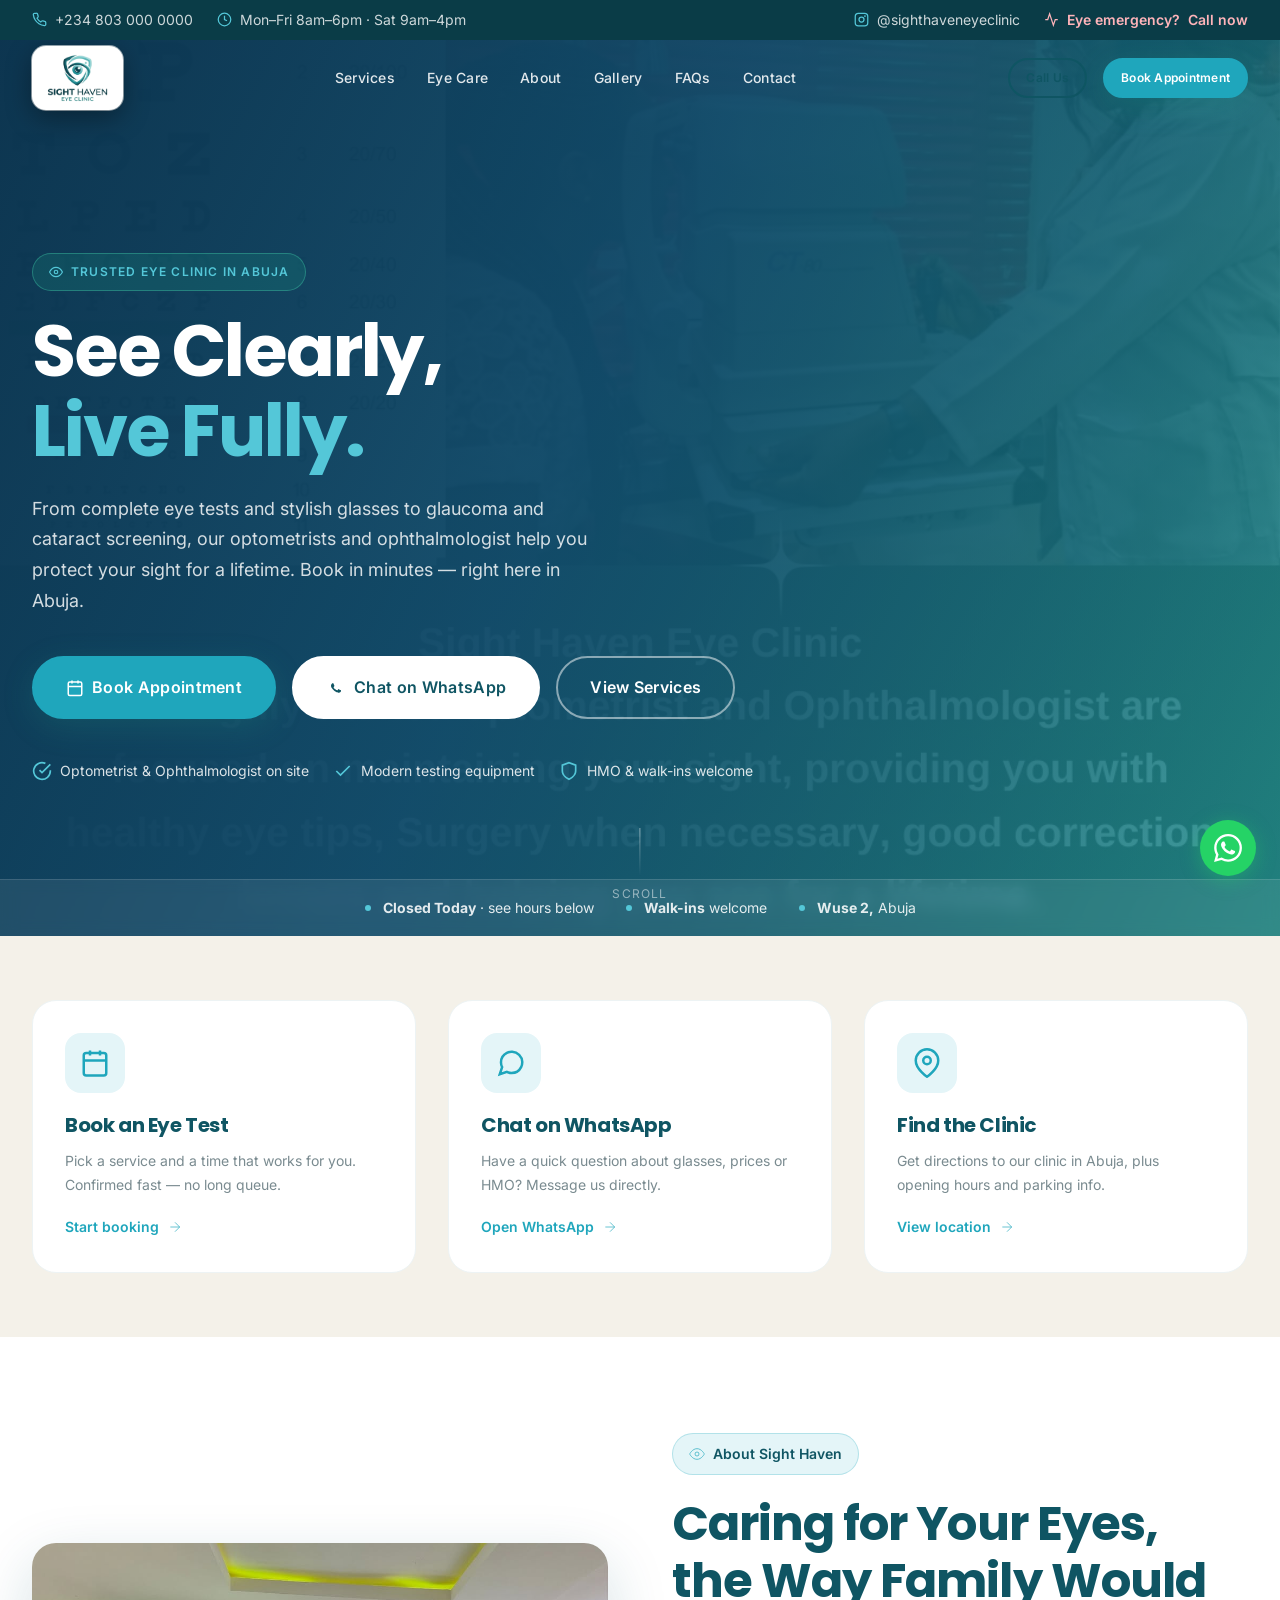
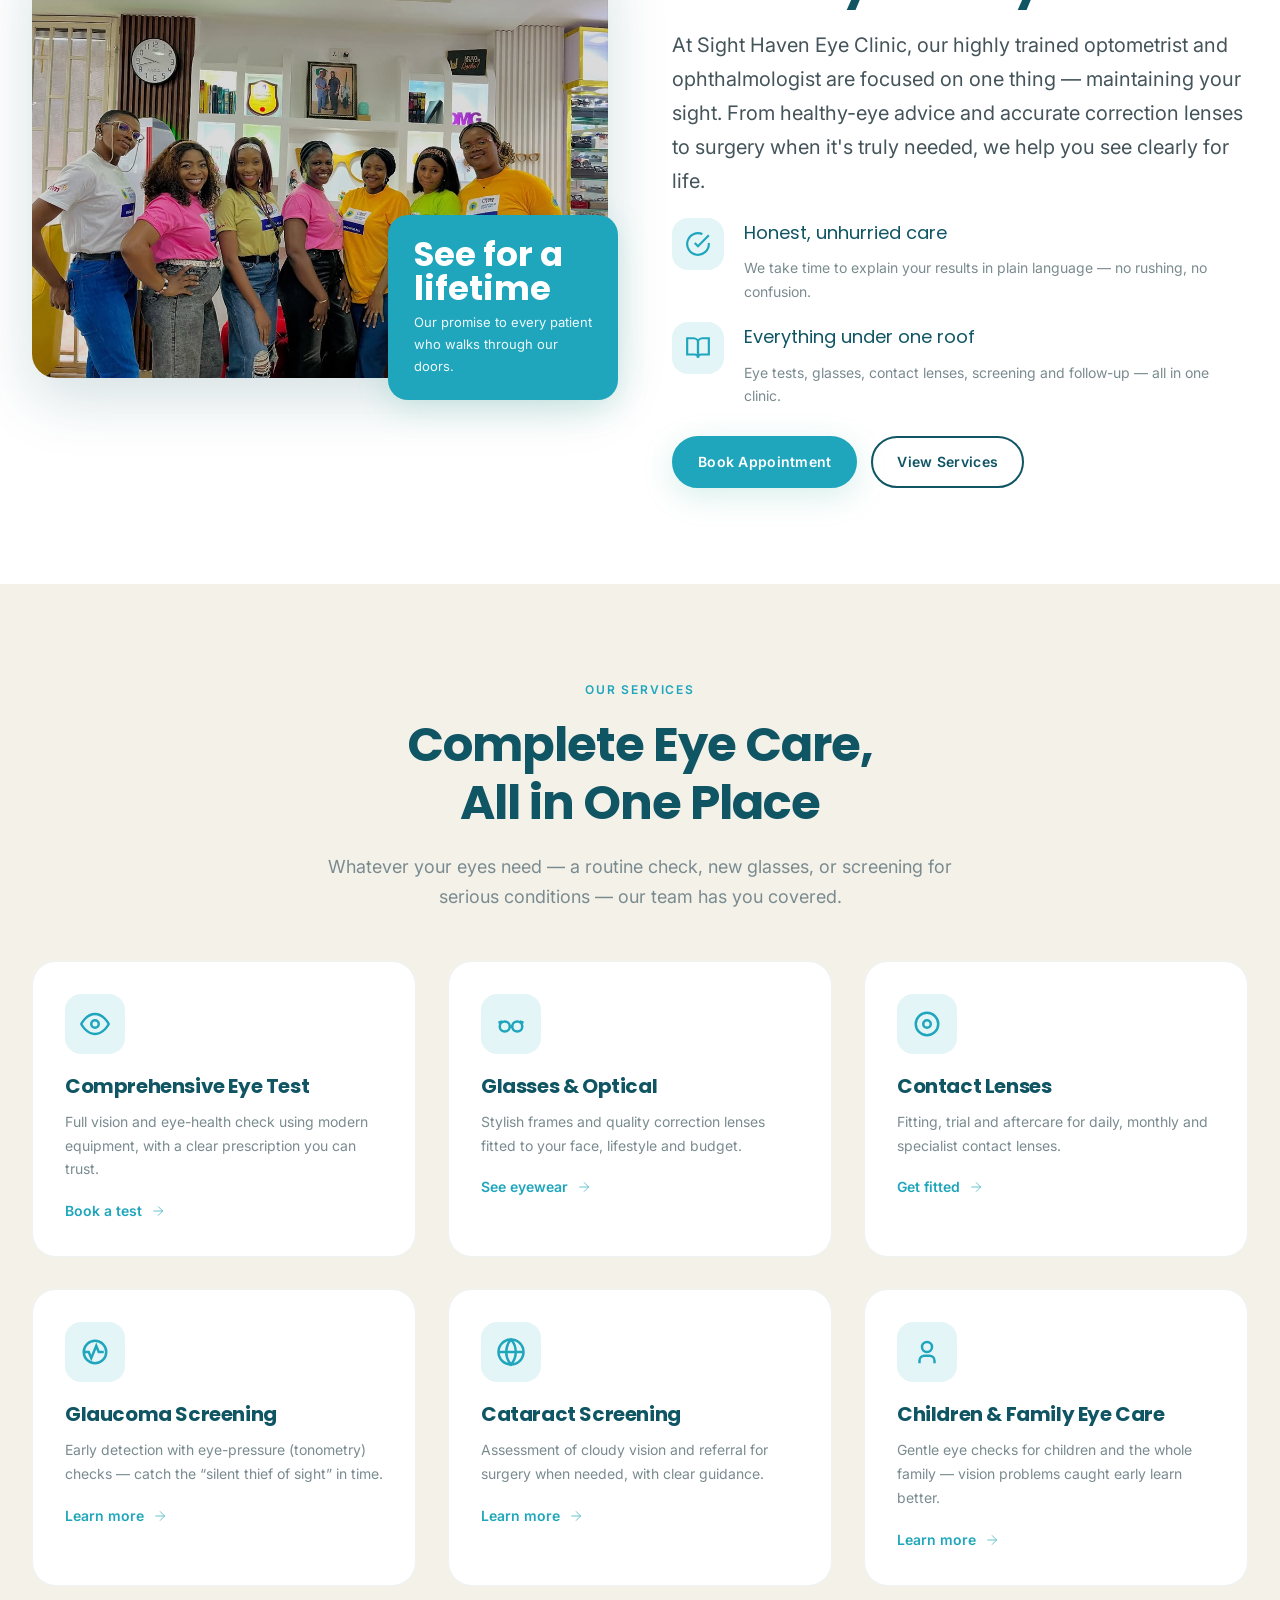
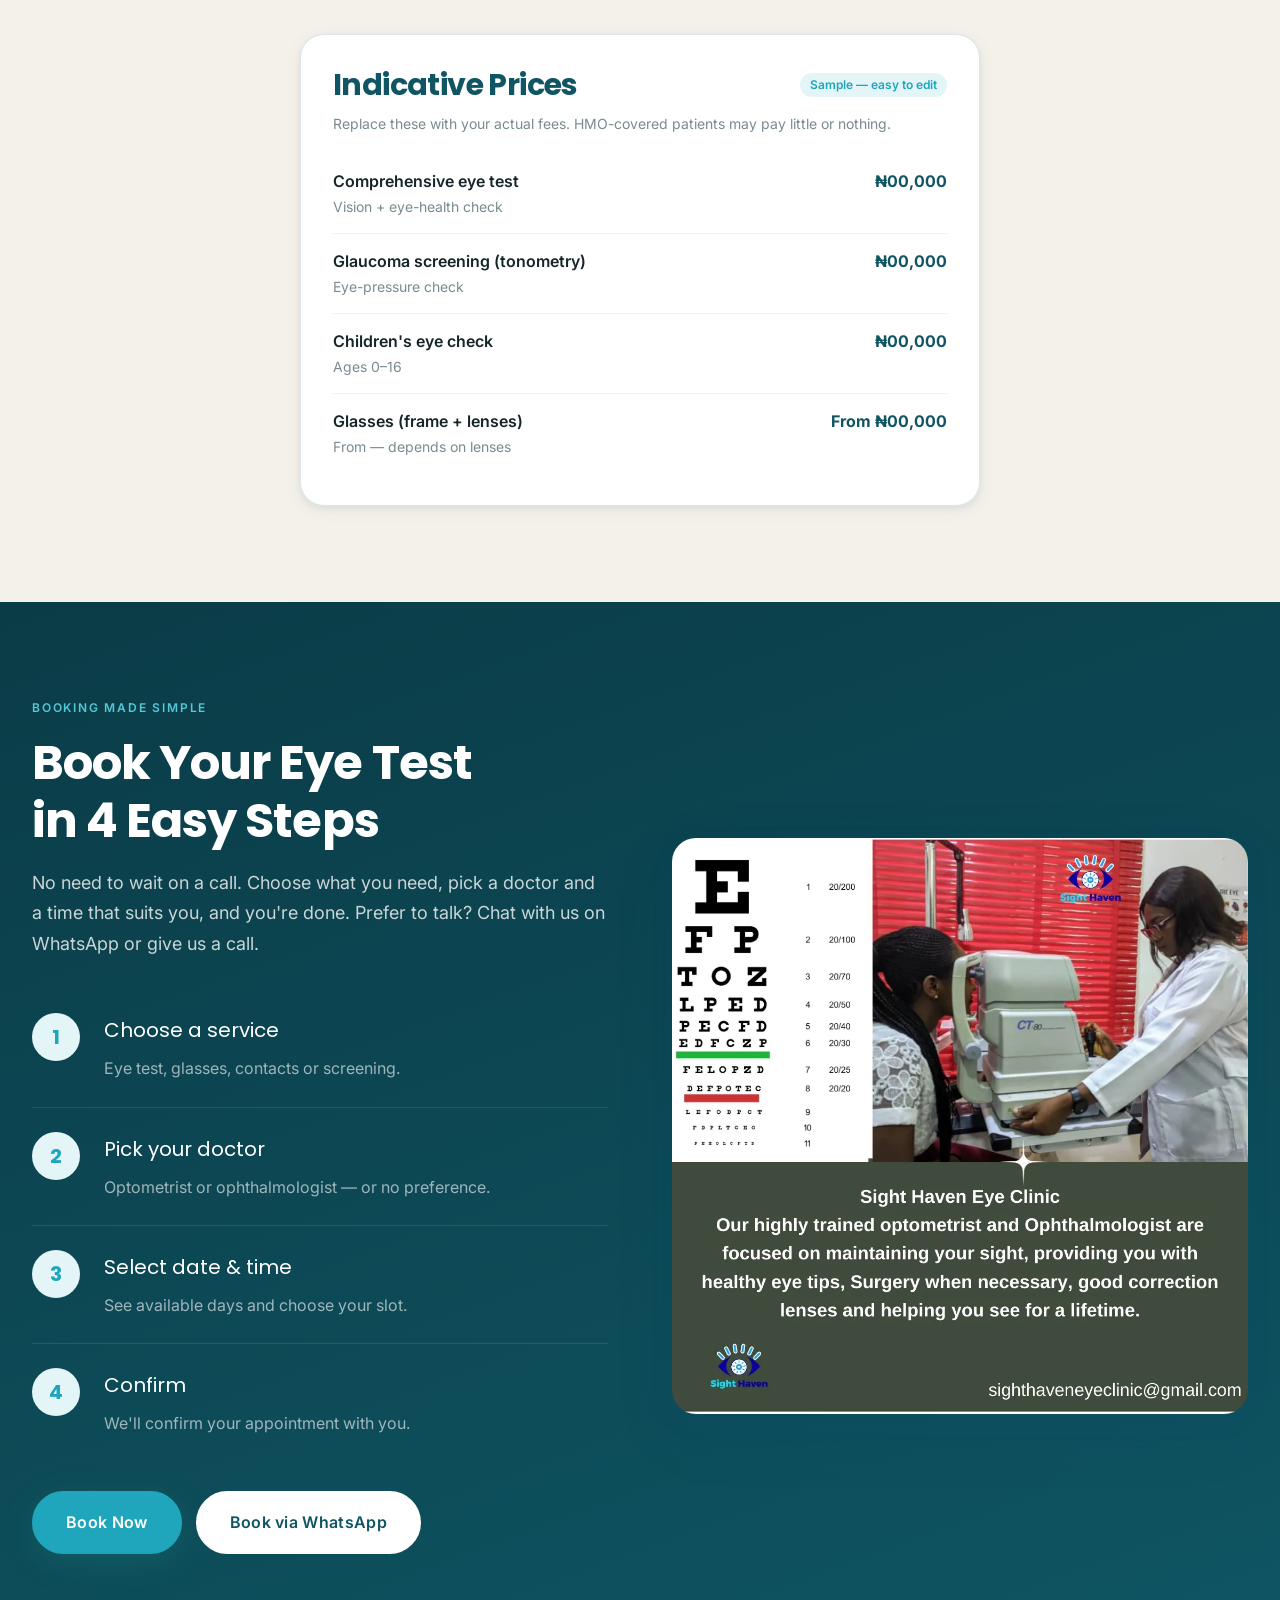
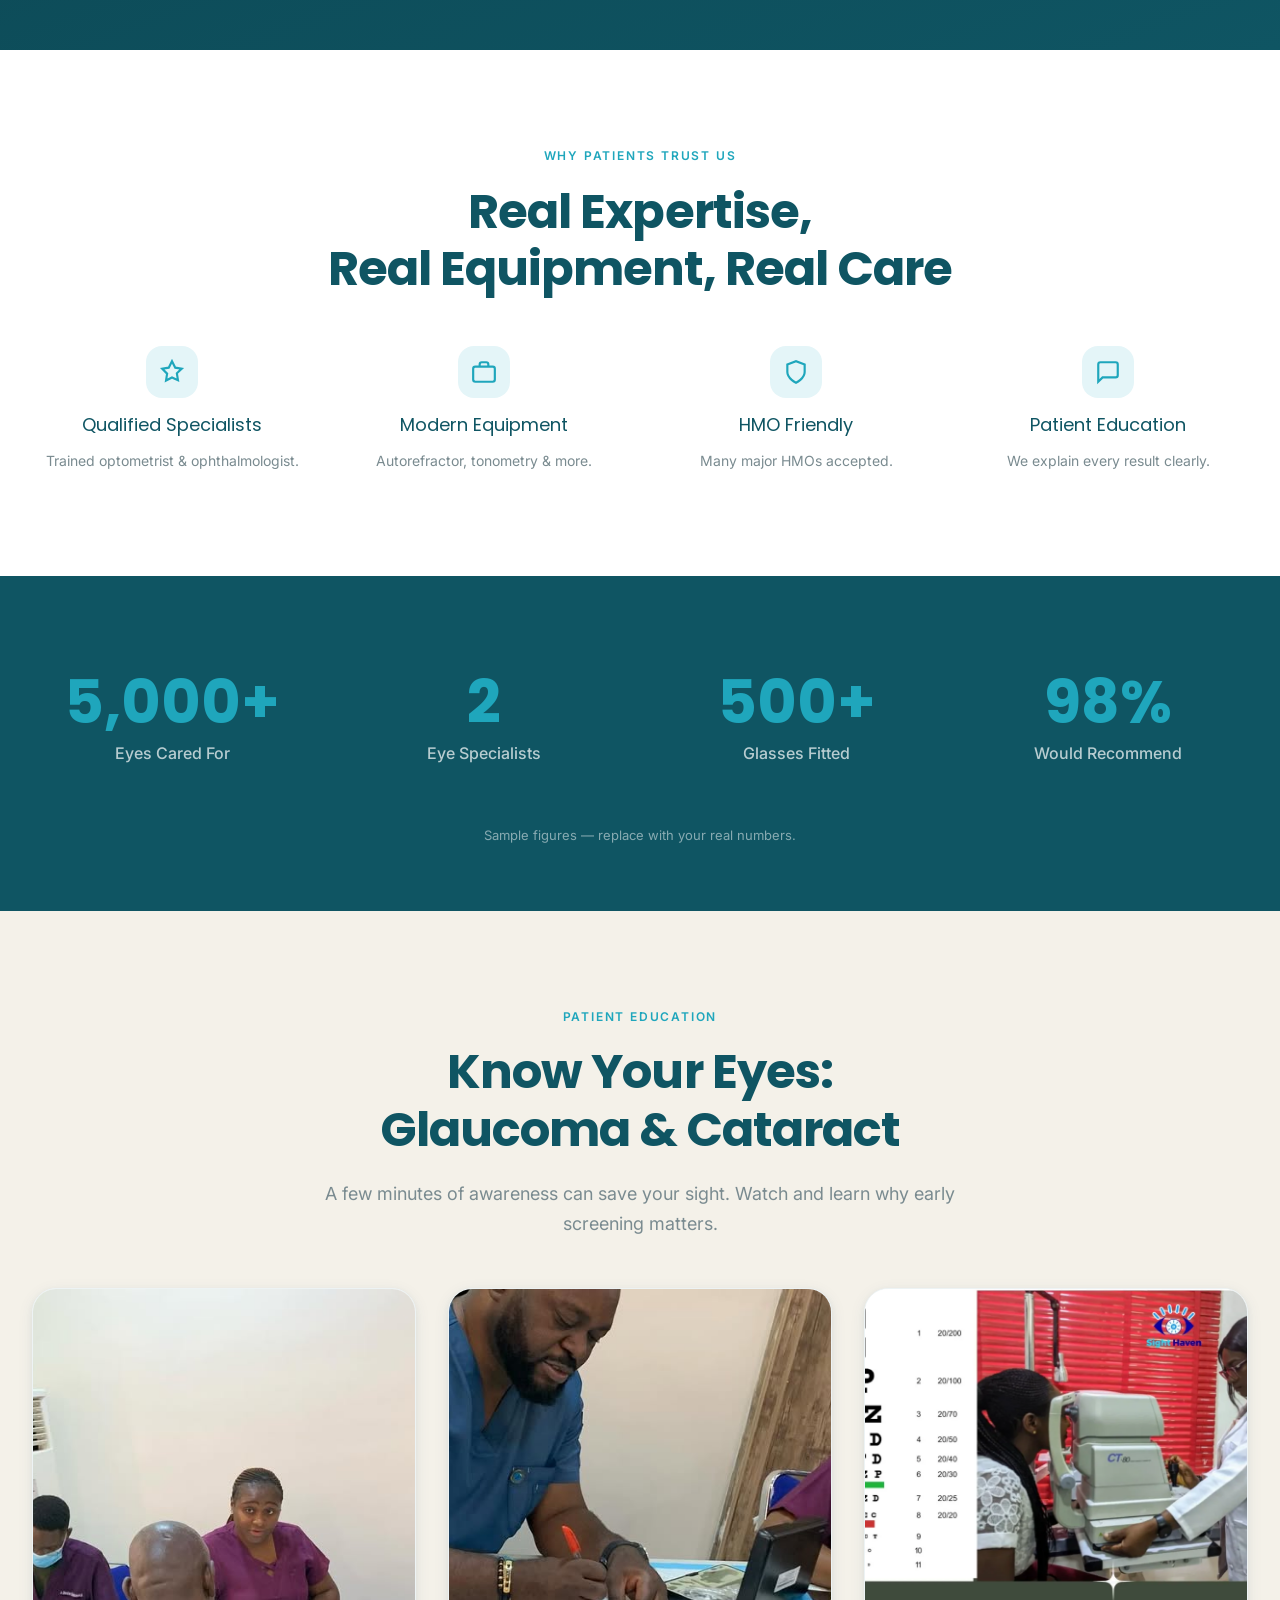
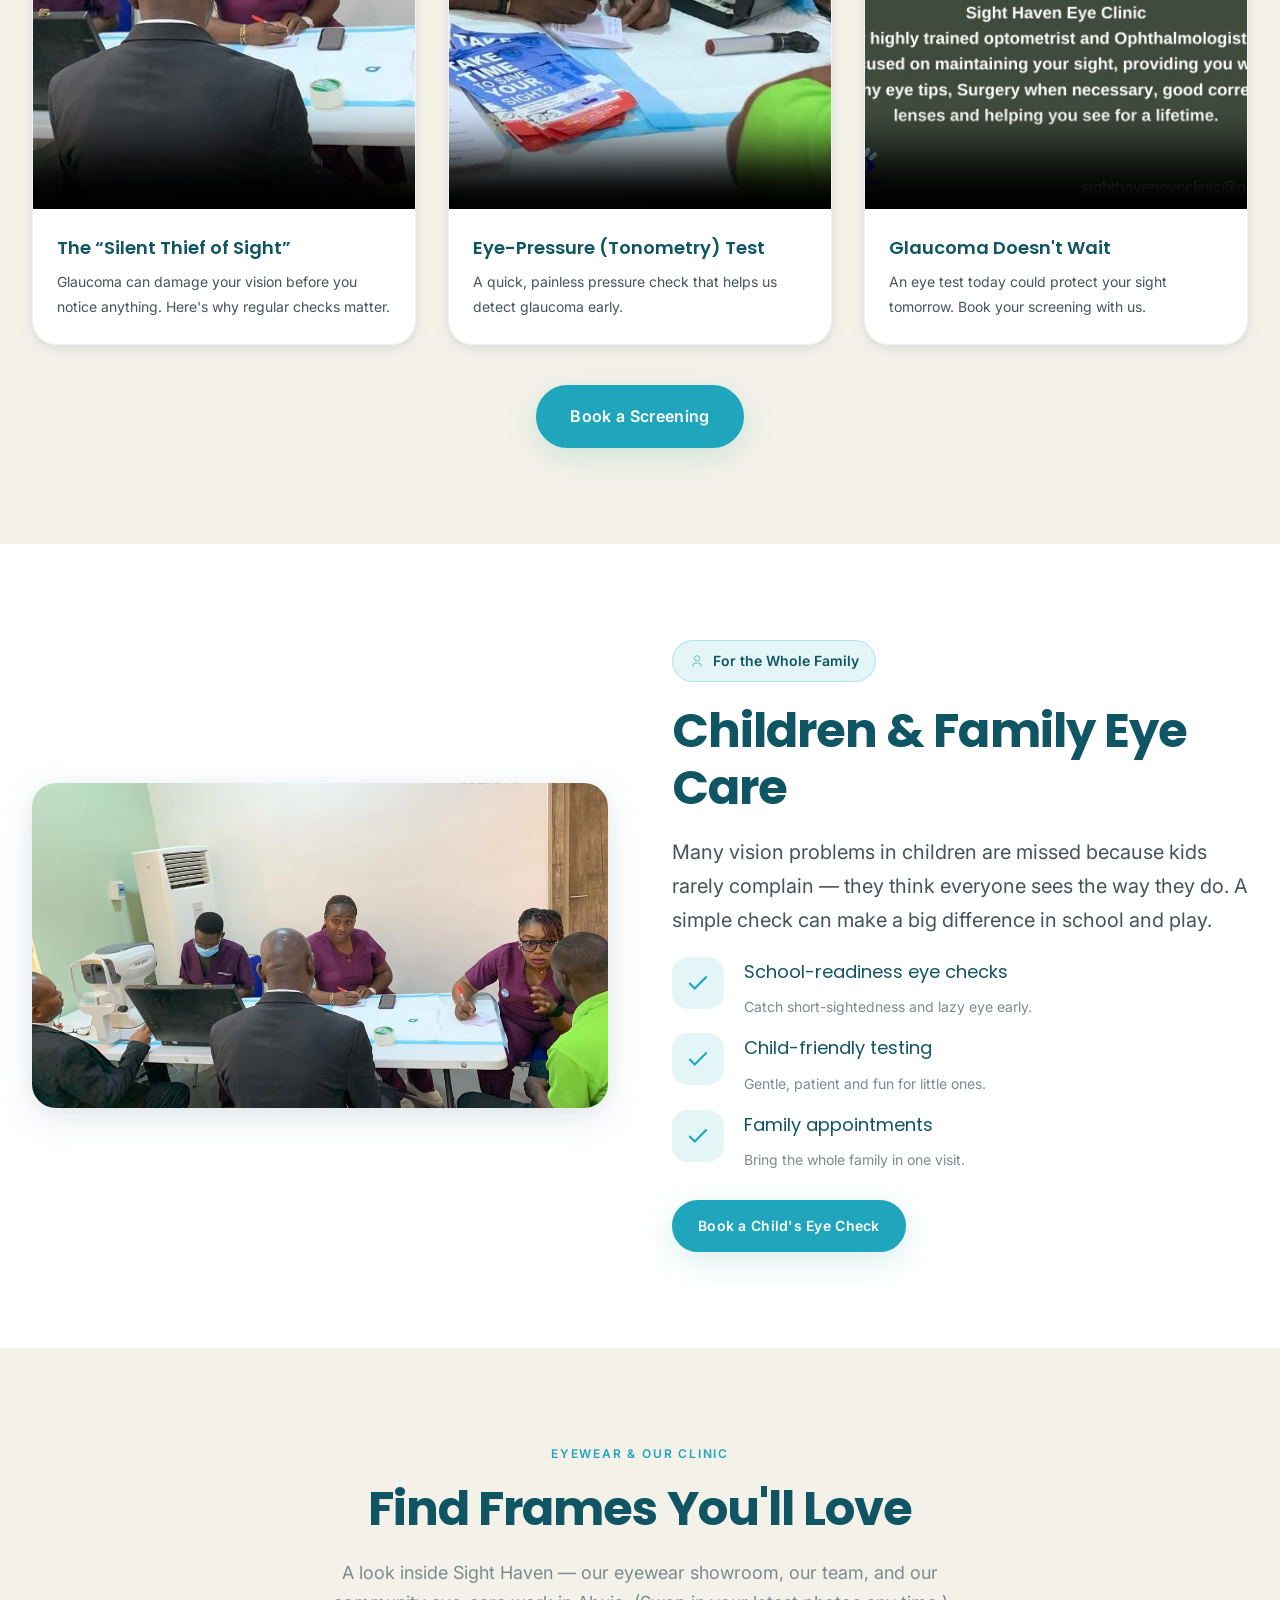
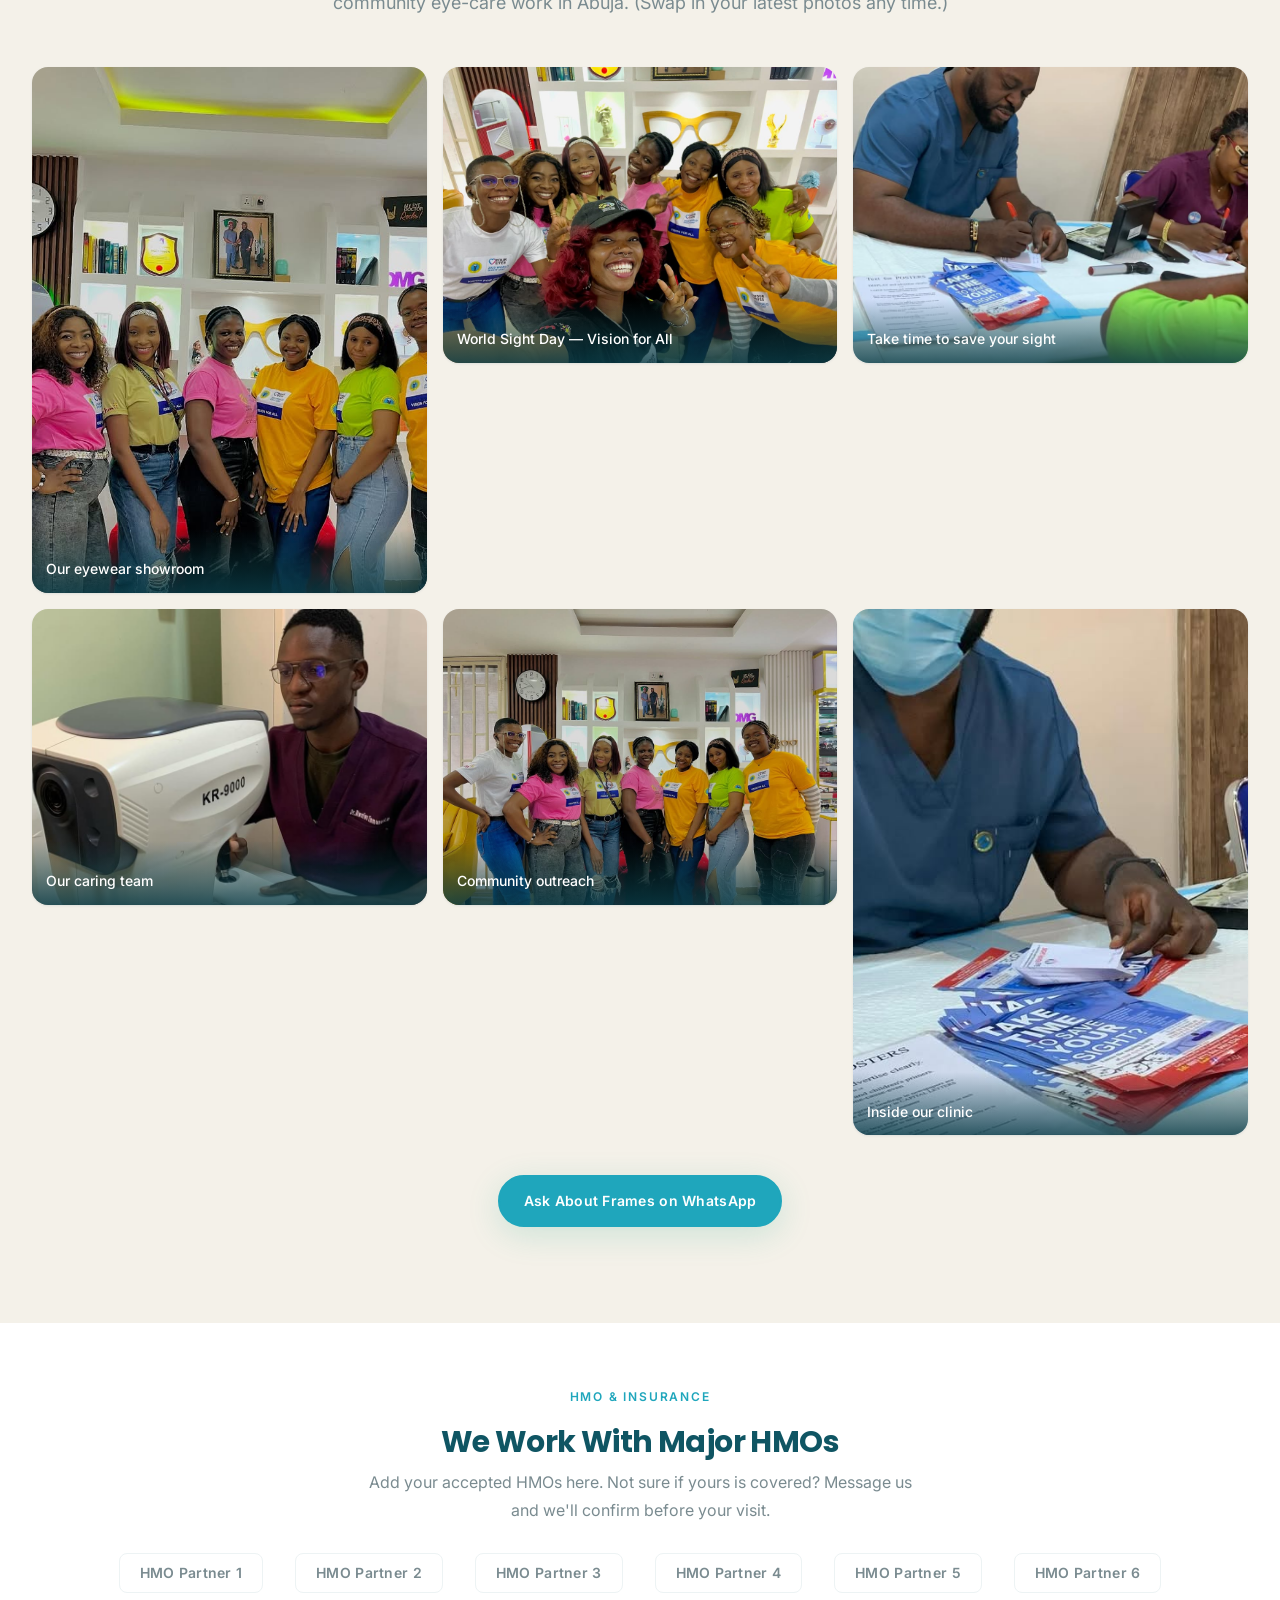
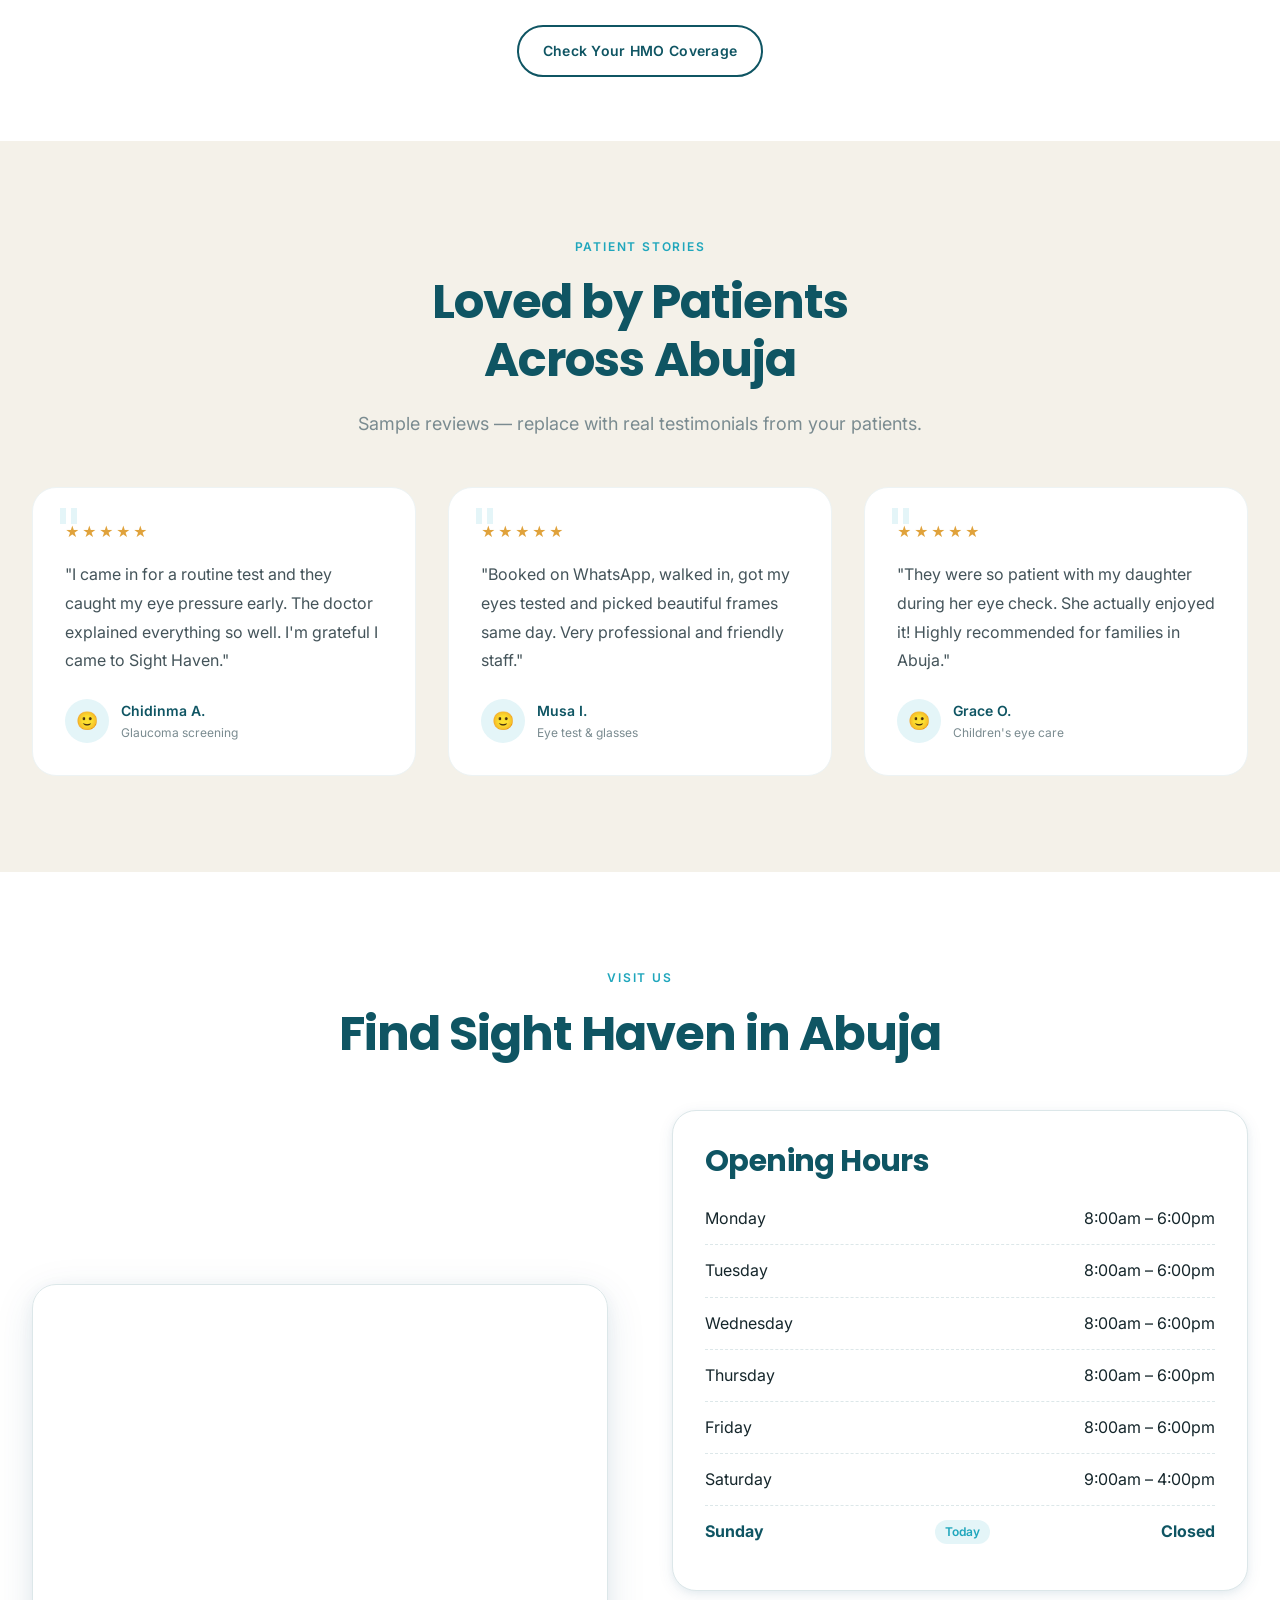
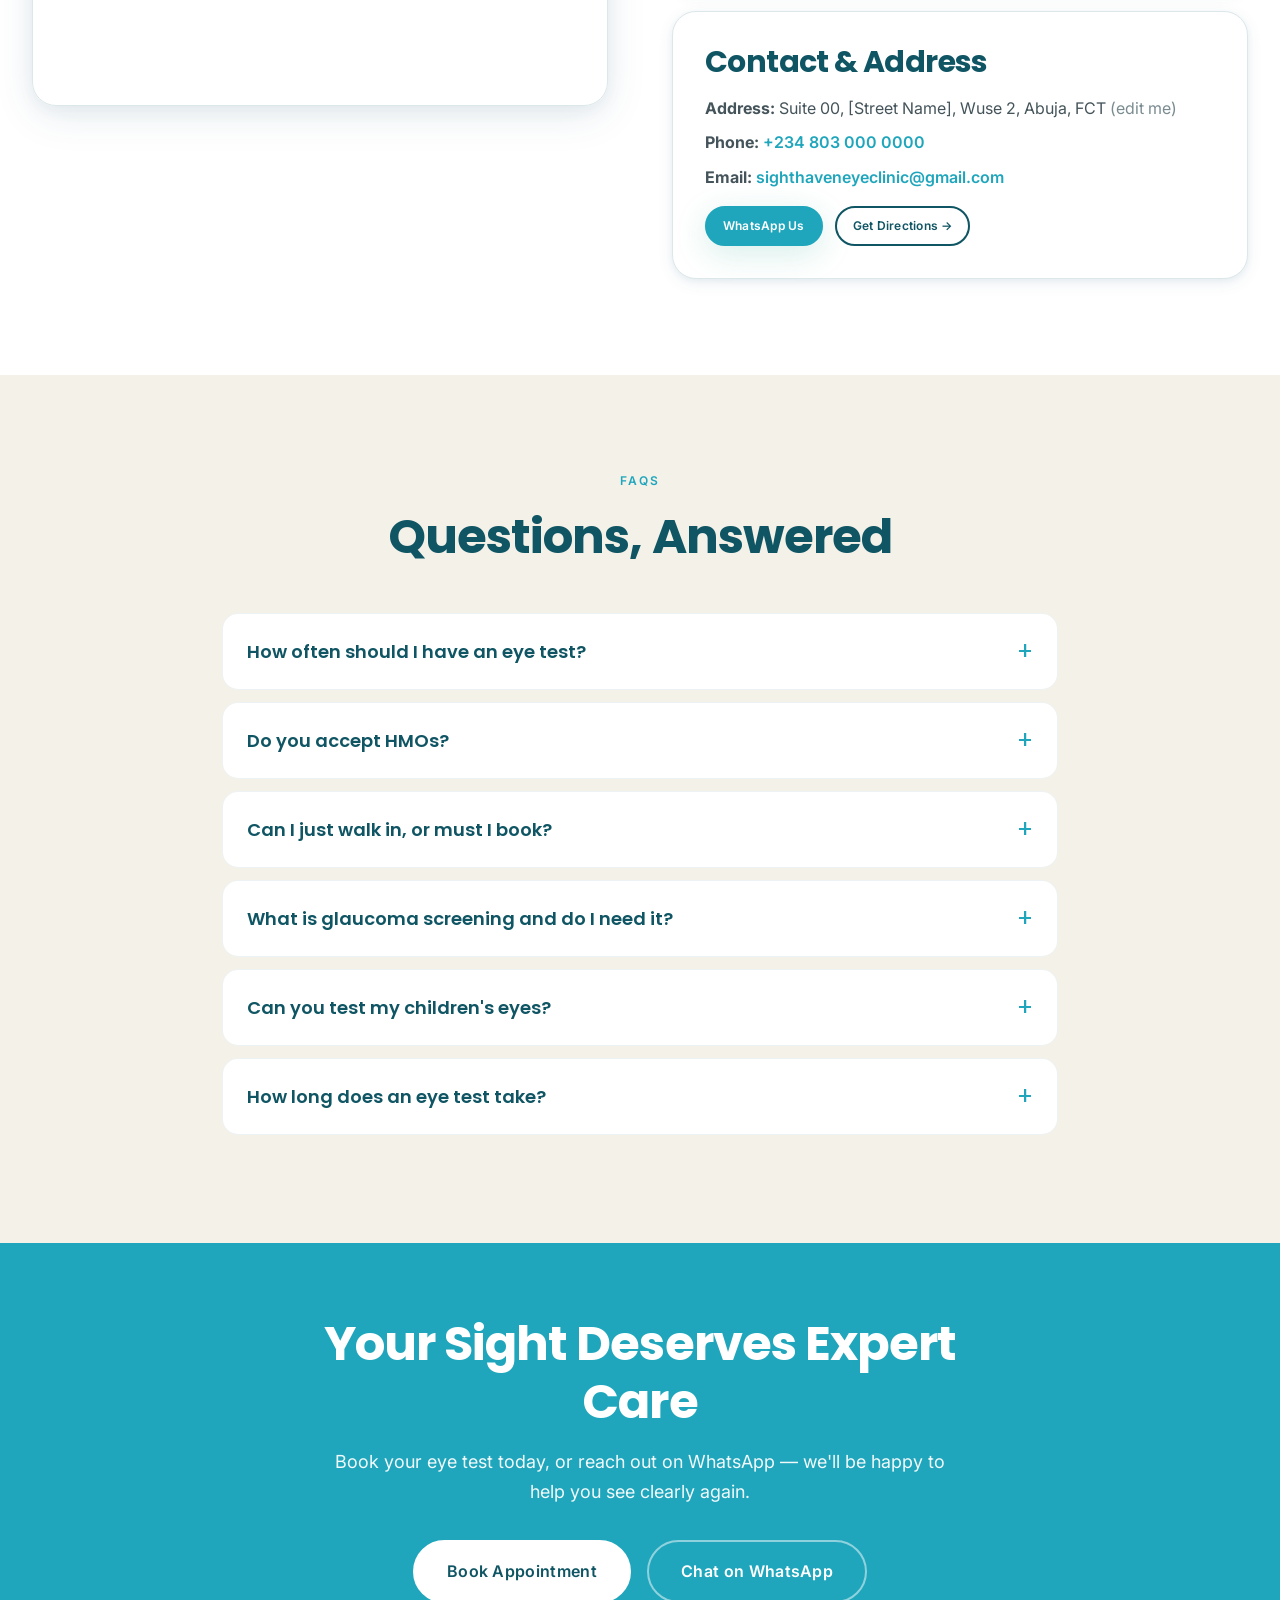
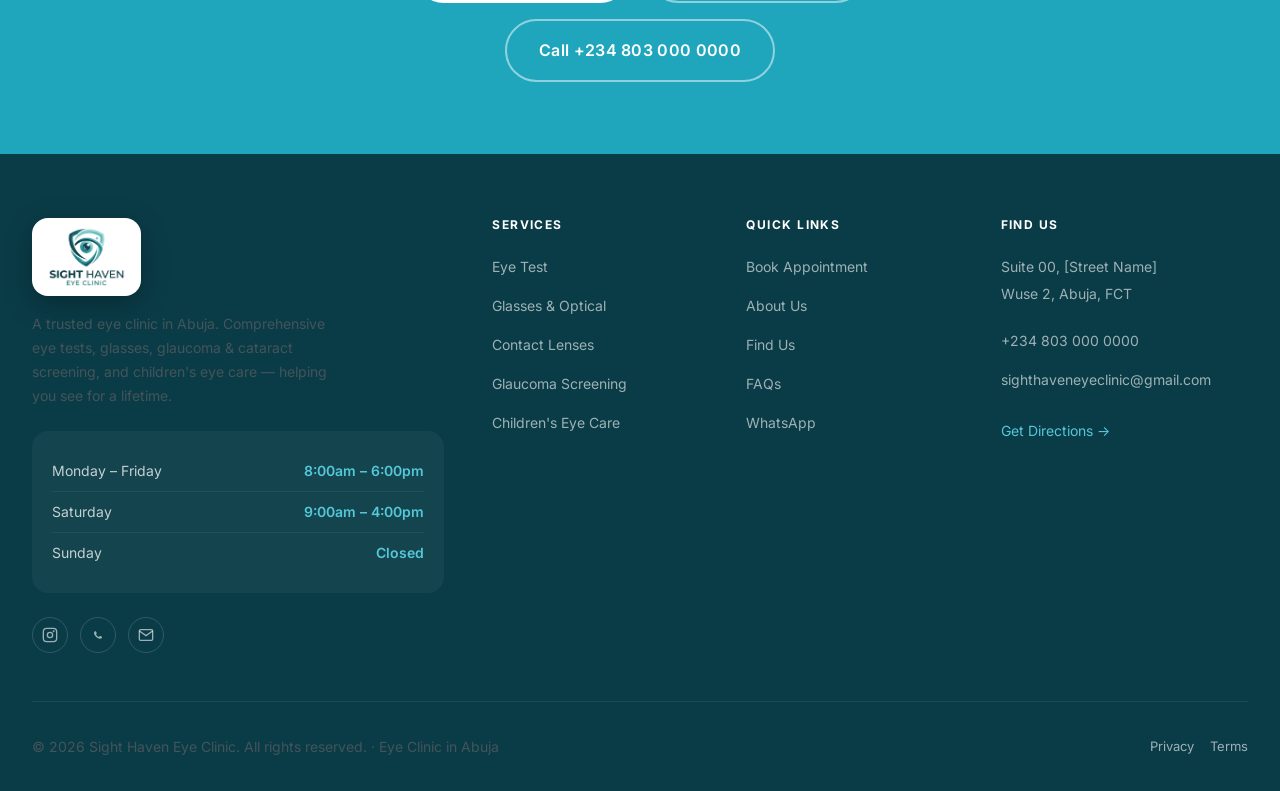
==== commit 021ebddb: "Crop logo to mark + wordmark with transparent background Tightly cropped the logo to just the eye-sh" ====
--- a/index.html
+++ b/index.html
@@ -20,7 +20,7 @@
   <meta name="twitter:card" content="summary_large_image" />
 
   <!-- Favicon (uses the logo) -->
-  <link rel="icon" type="image/jpeg" href="assets/logo/sight-haven-logo.jpg" />
+  <link rel="icon" type="image/png" href="assets/logo/sight-haven-logo.png" />
   <meta name="theme-color" content="#0F5563" />
 
   <!-- Local business structured data (edit address/phone before going live) -->
@@ -91,7 +91,7 @@
   <nav class="nav nav--transparent" id="main-nav" data-transparent="true">
     <div class="nav__inner">
       <a href="index.html" class="nav__logo" aria-label="Sight Haven Eye Clinic home">
-        <img class="nav__logo-img" src="assets/logo/sight-haven-logo.jpg" alt="Sight Haven Eye Clinic logo" />
+        <img class="nav__logo-img" src="assets/logo/sight-haven-logo.png" alt="Sight Haven Eye Clinic logo" />
       </a>
       <ul class="nav__links">
         <li><a href="#services" class="nav__link">Services</a></li>
@@ -666,7 +666,7 @@
       <div class="footer__grid">
         <div class="footer__brand">
           <a href="index.html" class="footer__logo">
-            <img class="footer__logo-img" src="assets/logo/sight-haven-logo.jpg" alt="Sight Haven Eye Clinic logo" />
+            <img class="footer__logo-img" src="assets/logo/sight-haven-logo.png" alt="Sight Haven Eye Clinic logo" />
           </a>
           <p class="footer__tagline">
             A trusted eye clinic in Abuja. Comprehensive eye tests, glasses, glaucoma &amp; cataract screening,
--- a/css/style.css
+++ b/css/style.css
@@ -1696,7 +1696,7 @@
    24. RESPONSIVE — MOBILE (≤768px)
    -------------------------------------------------------------------------- */
 @media (max-width: 768px) {
-  :root { --nav-height: 64px; }
+  :root { --nav-height: 76px; }
 
   .container { padding-left: var(--space-5); padding-right: var(--space-5); }
 
@@ -1754,18 +1754,29 @@
 *, *::before, *::after { min-width: 0; }            /* let flex/grid items shrink */
 img, video, iframe, svg { max-width: 100%; }
 
-/* ---- Logo image (header + footer) --------------------------------------- */
+/* ---- Logo image (header + footer) — bold & high-contrast ---------------- */
 .nav__logo-img {
-  height: 46px; width: auto; display: block;
-  border-radius: 10px; background: #fff; padding: 4px 8px;
-  box-shadow: var(--shadow-sm);
-}
-.nav--transparent .nav__logo-img { background: rgba(255,255,255,0.92); }
+  height: 64px; width: auto; display: block;
+  border-radius: 14px; background: #fff; padding: 6px 12px;
+  box-shadow: 0 6px 20px rgba(10,60,71,0.22);
+  border: 1px solid rgba(255,255,255,0.9);
+  transition: transform var(--transition-base), box-shadow var(--transition-base);
+}
+.nav__logo:hover .nav__logo-img { transform: translateY(-1px); box-shadow: 0 10px 28px rgba(10,60,71,0.3); }
+/* On the transparent hero nav, ring it so it stands out against the photo/video */
+.nav--transparent .nav__logo-img {
+  background: #fff;
+  box-shadow: 0 8px 26px rgba(0,0,0,0.35), 0 0 0 1px rgba(255,255,255,0.6);
+}
 .footer__logo-img {
-  height: 54px; width: auto; display: block;
-  border-radius: 12px; background: #fff; padding: 6px 10px;
-}
-@media (max-width: 768px) { .nav__logo-img { height: 38px; } }
+  height: 78px; width: auto; display: block;
+  border-radius: 16px; background: #fff; padding: 8px 14px;
+  box-shadow: 0 8px 28px rgba(0,0,0,0.28);
+}
+@media (max-width: 768px) {
+  .nav__logo-img { height: 52px; padding: 5px 10px; }
+  .footer__logo-img { height: 64px; }
+}
 
 /* ---- Responsive split (replaces inline 2-col grids) --------------------- */
 .split {
